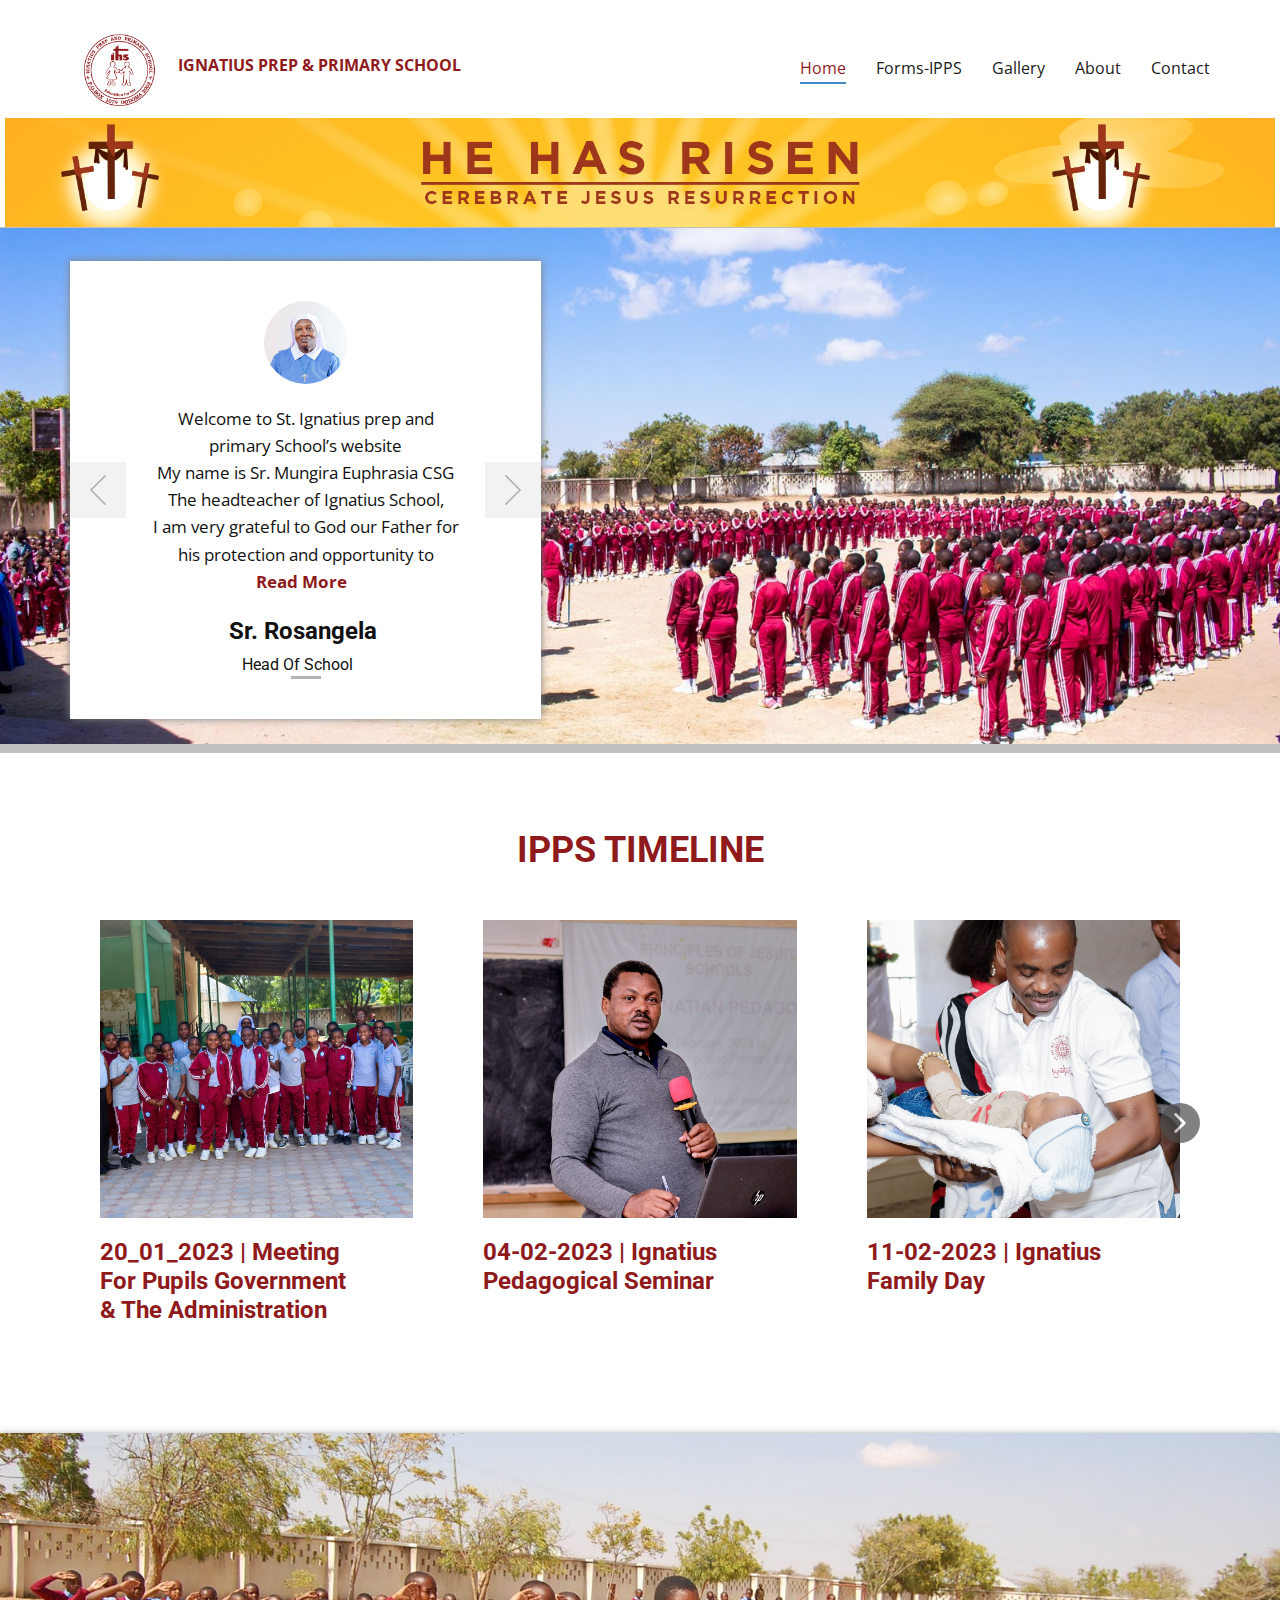
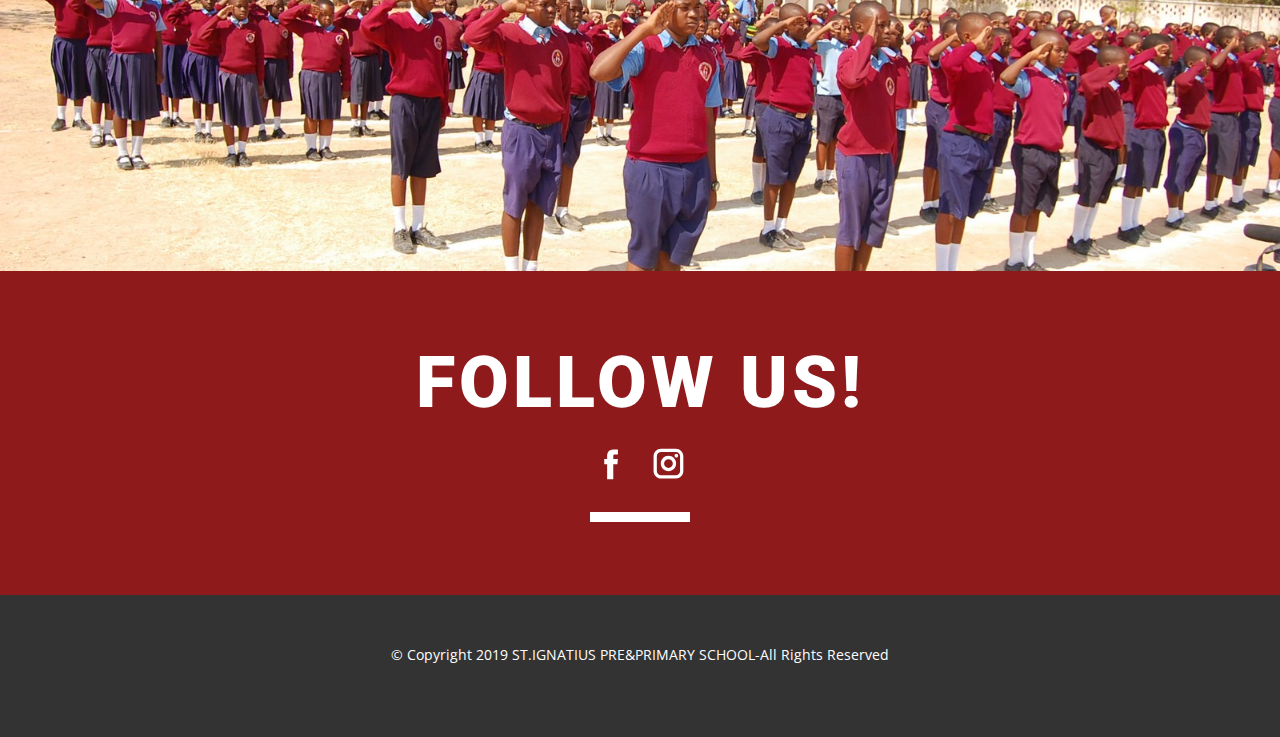
==== index.html @ aa6b6342 "upload" ====
<!DOCTYPE html>
<html style="font-size: 16px;" lang="en-TZ">
  <head>
    <meta name="viewport" content="width=device-width, initial-scale=1.0">
    <meta charset="utf-8">
    <meta name="keywords" content="Ignatius Prep And Primary School">
    <meta name="description" content="Welcome To Ignatius Prep And Primary School(IPPS).">
    <title>Home-IPPS_DODOMA</title>
    <link rel="stylesheet" href="whitelion.css" media="screen">
<link rel="stylesheet" href="Home.css" media="screen">
    <script class="u-script" type="text/javascript" src="jquery.js" defer=""></script>
    <script class="u-script" type="text/javascript" src="whitelion.js" defer=""></script>
    <meta name="generator" content="Whitelion Solutions">
    <meta property="og:title" content="Home-IPPS">
    <meta property="og:description" content="Ignatius Prep And Primary School">
    <meta property="og:url" content="www.ippsdodoma.com">
    <link id="u-theme-google-font" rel="stylesheet" href="https://fonts.googleapis.com/css?family=Roboto:100,100i,300,300i,400,400i,500,500i,700,700i,900,900i|Open+Sans:300,300i,400,400i,500,500i,600,600i,700,700i,800,800i">
    
    
    
    
    
    
    <script type="application/ld+json">{
		"@context": "http://schema.org",
		"@type": "Organization",
		"name": "IPPS",
		"logo": "images/IGNITIUSLOGO.png"
}</script>
    <meta name="theme-color" content="#478ac9">
    <meta property="og:type" content="website">
  </head>
  <body data-home-page="Home.html" data-home-page-title="Home" class="u-body u-xl-mode"><header class="u-clearfix u-header u-header" id="sec-9e35"><div class="u-clearfix u-sheet u-sheet-1">
        <a href="Home.html" data-page-id="2473725331" class="u-image u-logo u-image-1" data-image-width="991" data-image-height="989" title="IPPS-Home">
          <img src="images/IGNITIUSLOGO.png" class="u-logo-image u-logo-image-1">
        </a>
        <nav class="u-menu u-menu-dropdown u-offcanvas u-menu-1">
          <div class="menu-collapse" style="font-size: 1rem; letter-spacing: 0px;">
            <a class="u-button-style u-custom-active-border-color u-custom-border u-custom-border-color u-custom-borders u-custom-hover-border-color u-custom-left-right-menu-spacing u-custom-padding-bottom u-custom-text-active-color u-custom-text-color u-custom-text-hover-color u-custom-top-bottom-menu-spacing u-nav-link u-text-active-palette-1-base u-text-hover-palette-2-base" href="#">
              <svg class="u-svg-link" viewBox="0 0 24 24"><use xmlns:xlink="http://www.w3.org/1999/xlink" xlink:href="#menu-hamburger"></use></svg>
              <svg class="u-svg-content" version="1.1" id="menu-hamburger" viewBox="0 0 16 16" x="0px" y="0px" xmlns:xlink="http://www.w3.org/1999/xlink" xmlns="http://www.w3.org/2000/svg"><g><rect y="1" width="16" height="2"></rect><rect y="7" width="16" height="2"></rect><rect y="13" width="16" height="2"></rect>
</g></svg>
            </a>
          </div>
          <div class="u-custom-menu u-nav-container">
            <ul class="u-nav u-spacing-30 u-unstyled u-nav-1"><li class="u-nav-item"><a class="u-border-2 u-border-active-palette-1-base u-border-hover-palette-1-light-1 u-border-no-left u-border-no-right u-border-no-top u-button-style u-nav-link u-text-active-custom-color-1 u-text-grey-90 u-text-hover-grey-90" href="Home.html" style="padding: 6px 0px;">Home</a>
</li><li class="u-nav-item"><a class="u-border-2 u-border-active-palette-1-base u-border-hover-palette-1-light-1 u-border-no-left u-border-no-right u-border-no-top u-button-style u-nav-link u-text-active-custom-color-1 u-text-grey-90 u-text-hover-grey-90" href="Forms-IPPS.html" style="padding: 6px 0px;">Forms-IPPS</a><div class="u-nav-popup"><ul class="u-h-spacing-20 u-nav u-unstyled u-v-spacing-10"><li class="u-nav-item"><a class="u-button-style u-file-link u-nav-link u-white" href="files/Applicationform-Lower2023.pdf" target="_blank">Application form -  Lower 2023</a>
</li><li class="u-nav-item"><a class="u-button-style u-file-link u-nav-link u-white" href="files/JOININGINSTRUCTIONS_2023.pdf" target="_blank">JOINING INSTRUCTIONS_2023</a>
</li></ul>
</div>
</li><li class="u-nav-item"><a class="u-border-2 u-border-active-palette-1-base u-border-hover-palette-1-light-1 u-border-no-left u-border-no-right u-border-no-top u-button-style u-nav-link u-text-active-custom-color-1 u-text-grey-90 u-text-hover-grey-90" href="Gallery.html" style="padding: 6px 0px;">Gallery</a>
</li><li class="u-nav-item"><a class="u-border-2 u-border-active-palette-1-base u-border-hover-palette-1-light-1 u-border-no-left u-border-no-right u-border-no-top u-button-style u-nav-link u-text-active-custom-color-1 u-text-grey-90 u-text-hover-grey-90" href="About.html" style="padding: 6px 0px;">About</a>
</li><li class="u-nav-item"><a class="u-border-2 u-border-active-palette-1-base u-border-hover-palette-1-light-1 u-border-no-left u-border-no-right u-border-no-top u-button-style u-nav-link u-text-active-custom-color-1 u-text-grey-90 u-text-hover-grey-90" href="Contact.html" style="padding: 6px 0px;">Contact</a>
</li></ul>
          </div>
          <div class="u-custom-menu u-nav-container-collapse">
            <div class="u-black u-container-style u-inner-container-layout u-opacity u-opacity-95 u-sidenav">
              <div class="u-inner-container-layout u-sidenav-overflow">
                <div class="u-menu-close"></div>
                <ul class="u-align-center u-nav u-popupmenu-items u-unstyled u-nav-3"><li class="u-nav-item"><a class="u-button-style u-nav-link" href="Home.html">Home</a>
</li><li class="u-nav-item"><a class="u-button-style u-nav-link" href="Forms-IPPS.html">Forms-IPPS</a><div class="u-nav-popup"><ul class="u-h-spacing-20 u-nav u-unstyled u-v-spacing-10"><li class="u-nav-item"><a class="u-button-style u-nav-link" href="files/Applicationform-Lower2023.pdf" target="_blank">Application form -  Lower 2023</a>
</li><li class="u-nav-item"><a class="u-button-style u-nav-link" href="files/JOININGINSTRUCTIONS_2023.pdf" target="_blank">JOINING INSTRUCTIONS_2023</a>
</li></ul>
</div>
</li><li class="u-nav-item"><a class="u-button-style u-nav-link" href="Gallery.html">Gallery</a>
</li><li class="u-nav-item"><a class="u-button-style u-nav-link" href="About.html">About</a>
</li><li class="u-nav-item"><a class="u-button-style u-nav-link" href="Contact.html">Contact</a>
</li></ul>
              </div>
            </div>
            <div class="u-black u-menu-overlay u-opacity u-opacity-70"></div>
          </div>
        </nav>
        <p class="u-text u-text-custom-color-1 u-text-default u-text-1">
          <a class="u-active-none u-border-none u-btn u-button-link u-button-style u-hover-none u-none u-text-custom-color-1 u-btn-1" href="About.html" data-page-id="73710161"> IGNATIUS PREP &amp; PRIMARY SCHOOL</a>
        </p>
      </div></header>
    <section class="u-clearfix u-image u-image-contain u-section-1" id="carousel_312f" data-image-width="1980" data-image-height="170">
      <div class="u-clearfix u-sheet u-valign-middle u-sheet-1"></div>
    </section>
    <section class="u-align-center u-clearfix u-grey-25 u-valign-middle-xl u-section-2" id="sec-dc6c">
      <img alt="" class="u-expanded-width u-hover-feature u-image u-image-default u-image-1" data-image-width="5184" data-image-height="3456" src="images/_MG_2548.jpg" data-animation-name="customAnimationIn" data-animation-duration="1000" data-animation-delay="0">
      <div id="carousel-5989" data-interval="5000" data-u-ride="carousel" class="u-carousel u-slider u-slider-1">
        <ol class="u-absolute-hcenter u-carousel-indicators u-carousel-indicators-1">
          <li data-u-target="#carousel-5989" class="u-active u-grey-30" data-u-slide-to="0"></li>
        </ol>
        <div class="u-carousel-inner" role="listbox">
          <div class="u-active u-carousel-item u-container-style u-expanded-width u-slide u-white u-carousel-item-1">
            <div class="u-container-layout u-container-layout-1">
              <div alt="" class="u-image u-image-circle u-image-2" data-image-width="2423" data-image-height="3153"></div>
              <p class="u-align-center u-large-text u-text u-text-variant u-text-1"> Welcome to St. Ignatius prep and primary School’s website<br>My name is Sr. Mungira Euphrasia CSG The headteacher of Ignatius School,<br>I am very grateful to God our Father for his protection and opportunity to<br>
                <span style="font-weight: 700;">
                  <a href="About.html" data-page-id="73710161" class="u-active-none u-border-none u-btn u-button-link u-button-style u-hover-none u-none u-text-custom-color-1 u-btn-1">Read More</a>
                </span>&nbsp;
              </p>
              <h4 class="u-align-left u-text u-text-2">Sr. Rosangela</h4>
              <h6 class="u-align-center u-text u-text-3">Head Of School</h6>
            </div>
          </div>
        </div>
        <a class="u-absolute-vcenter u-carousel-control u-carousel-control-prev u-grey-5 u-spacing-13 u-text-grey-30 u-carousel-control-1" href="#carousel-5989" role="button" data-u-slide="prev">
          <span aria-hidden="true">
            <svg viewBox="0 0 477.175 477.175"><path d="M145.188,238.575l215.5-215.5c5.3-5.3,5.3-13.8,0-19.1s-13.8-5.3-19.1,0l-225.1,225.1c-5.3,5.3-5.3,13.8,0,19.1l225.1,225
		c2.6,2.6,6.1,4,9.5,4s6.9-1.3,9.5-4c5.3-5.3,5.3-13.8,0-19.1L145.188,238.575z"></path></svg>
          </span>
          <span class="sr-only">
            <svg viewBox="0 0 477.175 477.175"><path d="M145.188,238.575l215.5-215.5c5.3-5.3,5.3-13.8,0-19.1s-13.8-5.3-19.1,0l-225.1,225.1c-5.3,5.3-5.3,13.8,0,19.1l225.1,225
		c2.6,2.6,6.1,4,9.5,4s6.9-1.3,9.5-4c5.3-5.3,5.3-13.8,0-19.1L145.188,238.575z"></path></svg>
          </span>
        </a>
        <a class="u-absolute-vcenter u-carousel-control u-carousel-control-next u-grey-5 u-spacing-13 u-text-grey-30 u-carousel-control-2" href="#carousel-5989" role="button" data-u-slide="next">
          <span aria-hidden="true">
            <svg viewBox="0 0 477.175 477.175"><path d="M360.731,229.075l-225.1-225.1c-5.3-5.3-13.8-5.3-19.1,0s-5.3,13.8,0,19.1l215.5,215.5l-215.5,215.5
		c-5.3,5.3-5.3,13.8,0,19.1c2.6,2.6,6.1,4,9.5,4c3.4,0,6.9-1.3,9.5-4l225.1-225.1C365.931,242.875,365.931,234.275,360.731,229.075z"></path></svg>
          </span>
          <span class="sr-only">
            <svg viewBox="0 0 477.175 477.175"><path d="M360.731,229.075l-225.1-225.1c-5.3-5.3-13.8-5.3-19.1,0s-5.3,13.8,0,19.1l215.5,215.5l-215.5,215.5
		c-5.3,5.3-5.3,13.8,0,19.1c2.6,2.6,6.1,4,9.5,4c3.4,0,6.9-1.3,9.5-4l225.1-225.1C365.931,242.875,365.931,234.275,360.731,229.075z"></path></svg>
          </span>
        </a>
      </div>
      
    </section>
    <section class="u-align-center u-clearfix u-section-3" id="sec-d455">
      <div class="u-clearfix u-sheet u-valign-middle u-sheet-1">
        <h2 class="u-text u-text-custom-color-1 u-text-default u-text-1">IPPS TIMELINE</h2>
        <div class="u-expanded-width u-layout-horizontal u-list u-list-1">
          <div class="u-repeater u-repeater-1">
            <div class="u-align-left u-container-style u-list-item u-repeater-item">
              <div class="u-container-layout u-similar-container u-container-layout-1">
                <img class="u-expanded-width u-image u-image-default u-image-1" alt="" data-image-width="4705" data-image-height="3177" src="images/20_01_2023.jpg">
                <h4 class="u-text u-text-custom-color-1 u-text-2"> 20_01_2023 | Meeting For Pupils Government &amp; The Administration</h4>
              </div>
            </div>
            <div class="u-align-left u-container-style u-list-item u-repeater-item">
              <div class="u-container-layout u-similar-container u-container-layout-2">
                <img class="u-expanded-width u-image u-image-default u-image-2" alt="" data-image-width="5184" data-image-height="3456" src="images/04-02-2023.jpg">
                <h4 class="u-text u-text-custom-color-1 u-text-3"> 04-02-2023 | Ignatius Pedagogical Seminar</h4>
              </div>
            </div>
            <div class="u-align-left u-container-style u-list-item u-repeater-item">
              <div class="u-container-layout u-similar-container u-container-layout-3">
                <img class="u-expanded-width u-image u-image-default u-image-3" alt="" data-image-width="5184" data-image-height="3456" src="images/11-02-2023.jpg">
                <h4 class="u-text u-text-custom-color-1 u-text-4"> 11-02-2023 | Ignatius Family Day</h4>
              </div>
            </div>
            <div class="u-align-left u-container-style u-list-item u-repeater-item">
              <div class="u-container-layout u-similar-container u-container-layout-4">
                <img class="u-expanded-width u-image u-image-default u-image-4" alt="" data-image-width="5184" data-image-height="3456" src="images/04-03-2023.jpg">
                <h4 class="u-text u-text-custom-color-1 u-text-5"> 04-03-2023 | Visitation &amp; Parents's meeting - STD 7</h4>
              </div>
            </div>
            <div class="u-align-left u-container-style u-list-item u-repeater-item">
              <div class="u-container-layout u-similar-container u-container-layout-5">
                <img class="u-expanded-width u-image u-image-default u-image-5" alt="" data-image-width="5184" data-image-height="3456" src="images/11-03-2023.jpg">
                <h4 class="u-text u-text-custom-color-1 u-text-6"> 11-03-2023 | Visitation &amp; Parents's meeting - STD 6</h4>
              </div>
            </div>
            <div class="u-align-left u-container-style u-list-item u-repeater-item">
              <div class="u-container-layout u-similar-container u-container-layout-6">
                <img class="u-expanded-width u-image u-image-default u-image-6" alt="" data-image-width="5184" data-image-height="3456" src="images/IPPS_STUDY-TOUR_STD-7-11.jpg">
                <h4 class="u-text u-text-custom-color-1 u-text-7"> 14-03-2023 | Study Tour - Weather Station &amp; Airport - STD 7</h4>
              </div>
            </div>
            <div class="u-align-left u-container-style u-list-item u-repeater-item">
              <div class="u-container-layout u-similar-container u-container-layout-7">
                <img class="u-expanded-width u-image u-image-default u-image-7" alt="" data-image-width="5184" data-image-height="3456" src="images/18-03-2023.jpg">
                <h4 class="u-text u-text-custom-color-1 u-text-8"> 18-03-2023 | Visitation &amp; Parents's meeting - STD 4</h4>
              </div>
            </div>
            <div class="u-align-left u-container-style u-list-item u-repeater-item">
              <div class="u-container-layout u-similar-container u-container-layout-8">
                <img class="u-expanded-width u-image u-image-default u-image-8" alt="" data-image-width="5184" data-image-height="3456" src="images/31-03-2023.jpg">
                <h4 class="u-text u-text-custom-color-1 u-text-9"> 31-03-2023 | School Baraza (Closing the school)</h4>
              </div>
            </div>
            <div class="u-align-left u-container-style u-list-item u-repeater-item">
              <div class="u-container-layout u-similar-container u-container-layout-9">
                <img class="u-expanded-width u-image u-image-default u-image-9" alt="" data-image-width="600" data-image-height="600" src="images/Backtoschool.jpg">
                <h4 class="u-text u-text-custom-color-1 u-text-10"> 11-04-2023 | ​Back to school</h4>
              </div>
            </div>
          </div>
          <a class="u-absolute-vcenter u-gallery-nav u-gallery-nav-prev u-grey-70 u-icon-circle u-opacity u-opacity-70 u-spacing-10 u-text-white u-gallery-nav-1" href="#" role="button">
            <span aria-hidden="true">
              <svg viewBox="0 0 451.847 451.847"><path d="M97.141,225.92c0-8.095,3.091-16.192,9.259-22.366L300.689,9.27c12.359-12.359,32.397-12.359,44.751,0
c12.354,12.354,12.354,32.388,0,44.748L173.525,225.92l171.903,171.909c12.354,12.354,12.354,32.391,0,44.744
c-12.354,12.365-32.386,12.365-44.745,0l-194.29-194.281C100.226,242.115,97.141,234.018,97.141,225.92z"></path></svg>
            </span>
            <span class="sr-only">
              <svg viewBox="0 0 451.847 451.847"><path d="M97.141,225.92c0-8.095,3.091-16.192,9.259-22.366L300.689,9.27c12.359-12.359,32.397-12.359,44.751,0
c12.354,12.354,12.354,32.388,0,44.748L173.525,225.92l171.903,171.909c12.354,12.354,12.354,32.391,0,44.744
c-12.354,12.365-32.386,12.365-44.745,0l-194.29-194.281C100.226,242.115,97.141,234.018,97.141,225.92z"></path></svg>
            </span>
          </a>
          <a class="u-absolute-vcenter u-gallery-nav u-gallery-nav-next u-grey-70 u-icon-circle u-opacity u-opacity-70 u-spacing-10 u-text-white u-gallery-nav-2" href="#" role="button">
            <span aria-hidden="true">
              <svg viewBox="0 0 451.846 451.847"><path d="M345.441,248.292L151.154,442.573c-12.359,12.365-32.397,12.365-44.75,0c-12.354-12.354-12.354-32.391,0-44.744
L278.318,225.92L106.409,54.017c-12.354-12.359-12.354-32.394,0-44.748c12.354-12.359,32.391-12.359,44.75,0l194.287,194.284
c6.177,6.18,9.262,14.271,9.262,22.366C354.708,234.018,351.617,242.115,345.441,248.292z"></path></svg>
            </span>
            <span class="sr-only">
              <svg viewBox="0 0 451.846 451.847"><path d="M345.441,248.292L151.154,442.573c-12.359,12.365-32.397,12.365-44.75,0c-12.354-12.354-12.354-32.391,0-44.744
L278.318,225.92L106.409,54.017c-12.354-12.359-12.354-32.394,0-44.748c12.354-12.359,32.391-12.359,44.75,0l194.287,194.284
c6.177,6.18,9.262,14.271,9.262,22.366C354.708,234.018,351.617,242.115,345.441,248.292z"></path></svg>
            </span>
          </a>
        </div>
      </div>
    </section>
    <section class="u-clearfix u-valign-middle-sm u-valign-middle-xs u-section-4" id="carousel_b274">
      <div class="u-expanded-width u-gallery u-layout-grid u-lightbox u-no-transition u-show-text-on-hover u-gallery-1">
        <div class="u-gallery-inner u-gallery-inner-1">
          <div class="u-effect-fade u-effect-hover-zoom u-gallery-item u-gallery-item-1">
            <div class="u-back-slide" data-image-width="2256" data-image-height="1496">
              <img class="u-back-image u-expanded" src="images/DSC_1352.jpg">
            </div>
            <div class="u-over-slide u-shading u-over-slide-1">
              <h3 class="u-gallery-heading"></h3>
              <p class="u-gallery-text"></p>
            </div>
          </div>
        </div>
      </div>
    </section>
    <section class="u-align-center u-clearfix u-custom-color-1 u-section-5" id="carousel_00fb">
      <div class="u-clearfix u-sheet u-sheet-1">
        <h2 class="u-text u-text-1">Follow Us!</h2>
        <div class="u-social-icons u-spacing-20 u-social-icons-1">
          <a class="u-social-url" target="_blank" href="https://www.facebook.com/ignatiusprimary" title="Facebook"><span class="u-icon u-icon-circle u-social-facebook u-social-icon u-icon-1">
          <svg class="u-svg-link" preserveAspectRatio="xMidYMin slice" viewBox="0 0 112 112" style=""><use xmlns:xlink="http://www.w3.org/1999/xlink" xlink:href="#svg-f107"></use></svg>
          <svg x="0px" y="0px" viewBox="0 0 112 112" id="svg-f107" class="u-svg-content"><path d="M75.5,28.8H65.4c-1.5,0-4,0.9-4,4.3v9.4h13.9l-1.5,15.8H61.4v45.1H42.8V58.3h-8.8V42.4h8.8V32.2 c0-7.4,3.4-18.8,18.8-18.8h13.8v15.4H75.5z"></path></svg>
        </span>
          </a>
          <a class="u-social-url" target="_blank" href="https://www.instagram.com/ignatiuspreprimary/" title="Instagram"><span class="u-icon u-icon-circle u-social-icon u-social-instagram u-icon-2">
          <svg class="u-svg-link" preserveAspectRatio="xMidYMin slice" viewBox="0 0 112 112" style=""><use xmlns:xlink="http://www.w3.org/1999/xlink" xlink:href="#svg-4718"></use></svg>
          <svg x="0px" y="0px" viewBox="0 0 112 112" id="svg-4718" class="u-svg-content"><path d="M55.9,32.9c-12.8,0-23.2,10.4-23.2,23.2s10.4,23.2,23.2,23.2s23.2-10.4,23.2-23.2S68.7,32.9,55.9,32.9z M55.9,69.4c-7.4,0-13.3-6-13.3-13.3c-0.1-7.4,6-13.3,13.3-13.3s13.3,6,13.3,13.3C69.3,63.5,63.3,69.4,55.9,69.4z"></path><path d="M79.7,26.8c-3,0-5.4,2.5-5.4,5.4s2.5,5.4,5.4,5.4c3,0,5.4-2.5,5.4-5.4S82.7,26.8,79.7,26.8z"></path><path d="M78.2,11H33.5C21,11,10.8,21.3,10.8,33.7v44.7c0,12.6,10.2,22.8,22.7,22.8h44.7c12.6,0,22.7-10.2,22.7-22.7 V33.7C100.8,21.1,90.6,11,78.2,11z M91,78.4c0,7.1-5.8,12.8-12.8,12.8H33.5c-7.1,0-12.8-5.8-12.8-12.8V33.7 c0-7.1,5.8-12.8,12.8-12.8h44.7c7.1,0,12.8,5.8,12.8,12.8V78.4z"></path></svg>
        </span>
          </a>
        </div>
        <div class="u-border-10 u-border-white u-line u-line-horizontal u-line-1"></div>
      </div>
    </section>
    
    
    <footer class="u-align-center u-clearfix u-footer u-grey-80 u-footer" id="sec-615d"><div class="u-clearfix u-sheet u-sheet-1">
        <p class="u-small-text u-text u-text-variant u-text-1"> © Copyright 20​19 ST.IGNATIUS PRE&amp;PRIMARY SCHOOL-All Rights Reserved</p>
      </div></footer><span style="height: 64px; width: 64px; margin-left: 0px; margin-right: auto; margin-top: 0px; background-image: none; right: 20px; bottom: 20px; padding: 15px;" class="u-back-to-top u-custom-color-1 u-icon u-icon-circle u-opacity u-opacity-85" data-href="#">
        <svg class="u-svg-link" preserveAspectRatio="xMidYMin slice" viewBox="0 0 551.13 551.13"><use xmlns:xlink="http://www.w3.org/1999/xlink" xlink:href="#svg-1d98"></use></svg>
        <svg class="u-svg-content" enable-background="new 0 0 551.13 551.13" viewBox="0 0 551.13 551.13" xmlns="http://www.w3.org/2000/svg" id="svg-1d98"><path d="m275.565 189.451 223.897 223.897h51.668l-275.565-275.565-275.565 275.565h51.668z"></path></svg>
    </span>
  </body>
</html>
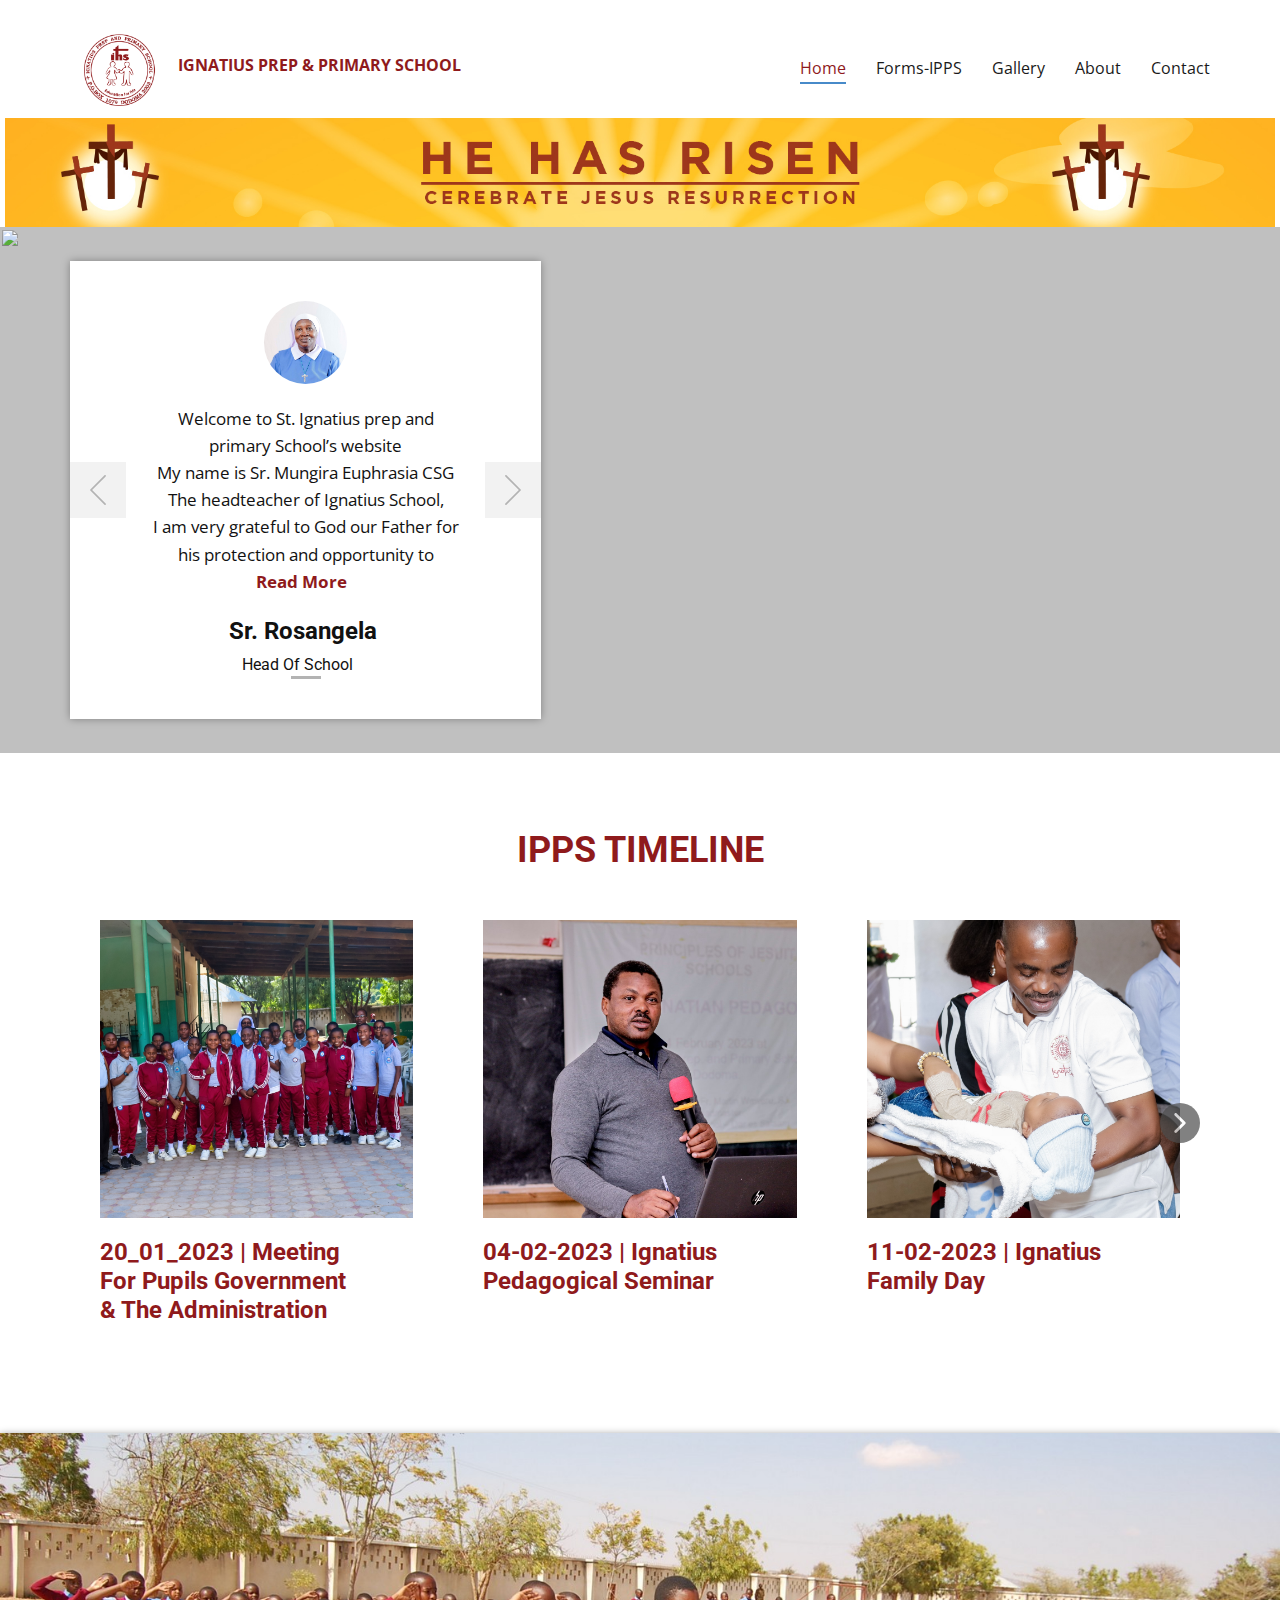
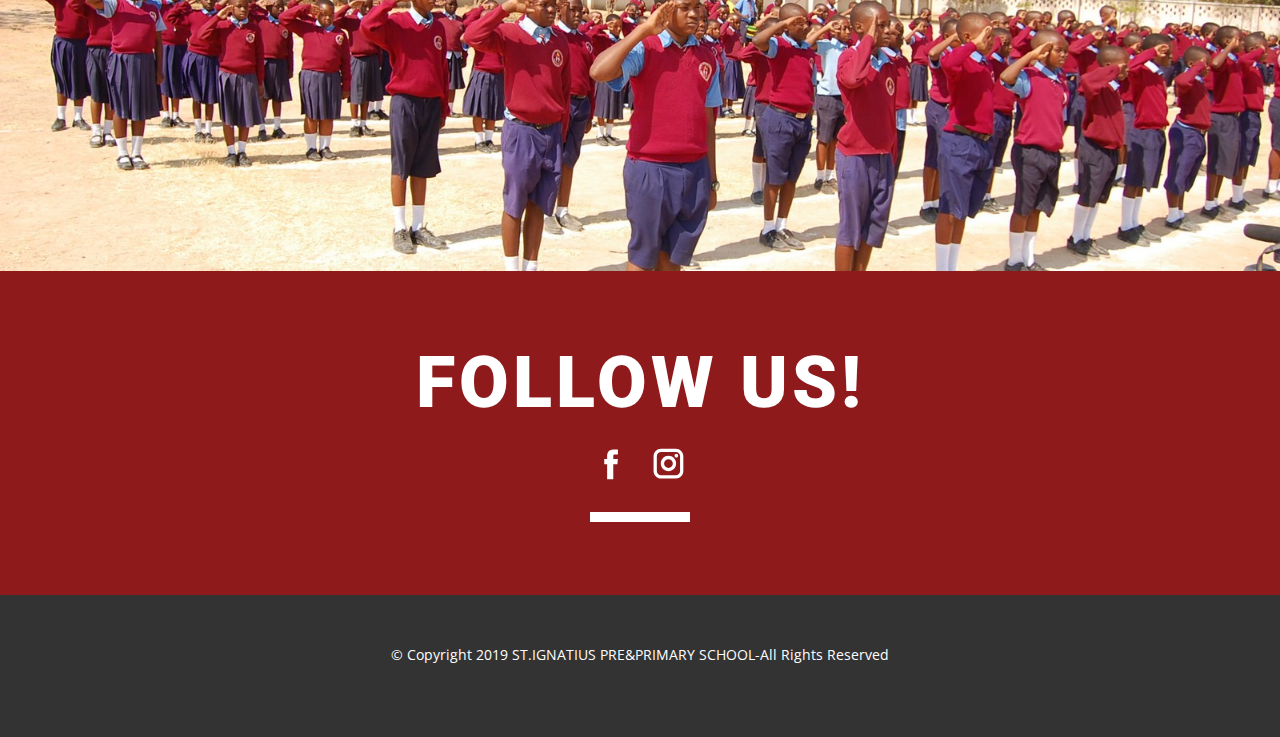
==== commit abe6522a: "Update index.html" ====
--- a/index.html
+++ b/index.html
@@ -79,7 +79,7 @@
       <div class="u-clearfix u-sheet u-valign-middle u-sheet-1"></div>
     </section>
     <section class="u-align-center u-clearfix u-grey-25 u-valign-middle-xl u-section-2" id="sec-dc6c">
-      <img alt="" class="u-expanded-width u-hover-feature u-image u-image-default u-image-1" data-image-width="5184" data-image-height="3456" src="images/_MG_2548.jpg" data-animation-name="customAnimationIn" data-animation-duration="1000" data-animation-delay="0">
+      <img alt="" class="u-expanded-width u-hover-feature u-image u-image-default u-image-1" data-image-width="5184" data-image-height="3456" src="images/MG_2548.jpg" data-animation-name="customAnimationIn" data-animation-duration="1000" data-animation-delay="0">
       <div id="carousel-5989" data-interval="5000" data-u-ride="carousel" class="u-carousel u-slider u-slider-1">
         <ol class="u-absolute-hcenter u-carousel-indicators u-carousel-indicators-1">
           <li data-u-target="#carousel-5989" class="u-active u-grey-30" data-u-slide-to="0"></li>
@@ -250,4 +250,4 @@
         <svg class="u-svg-content" enable-background="new 0 0 551.13 551.13" viewBox="0 0 551.13 551.13" xmlns="http://www.w3.org/2000/svg" id="svg-1d98"><path d="m275.565 189.451 223.897 223.897h51.668l-275.565-275.565-275.565 275.565h51.668z"></path></svg>
     </span>
   </body>
-</html>+</html>
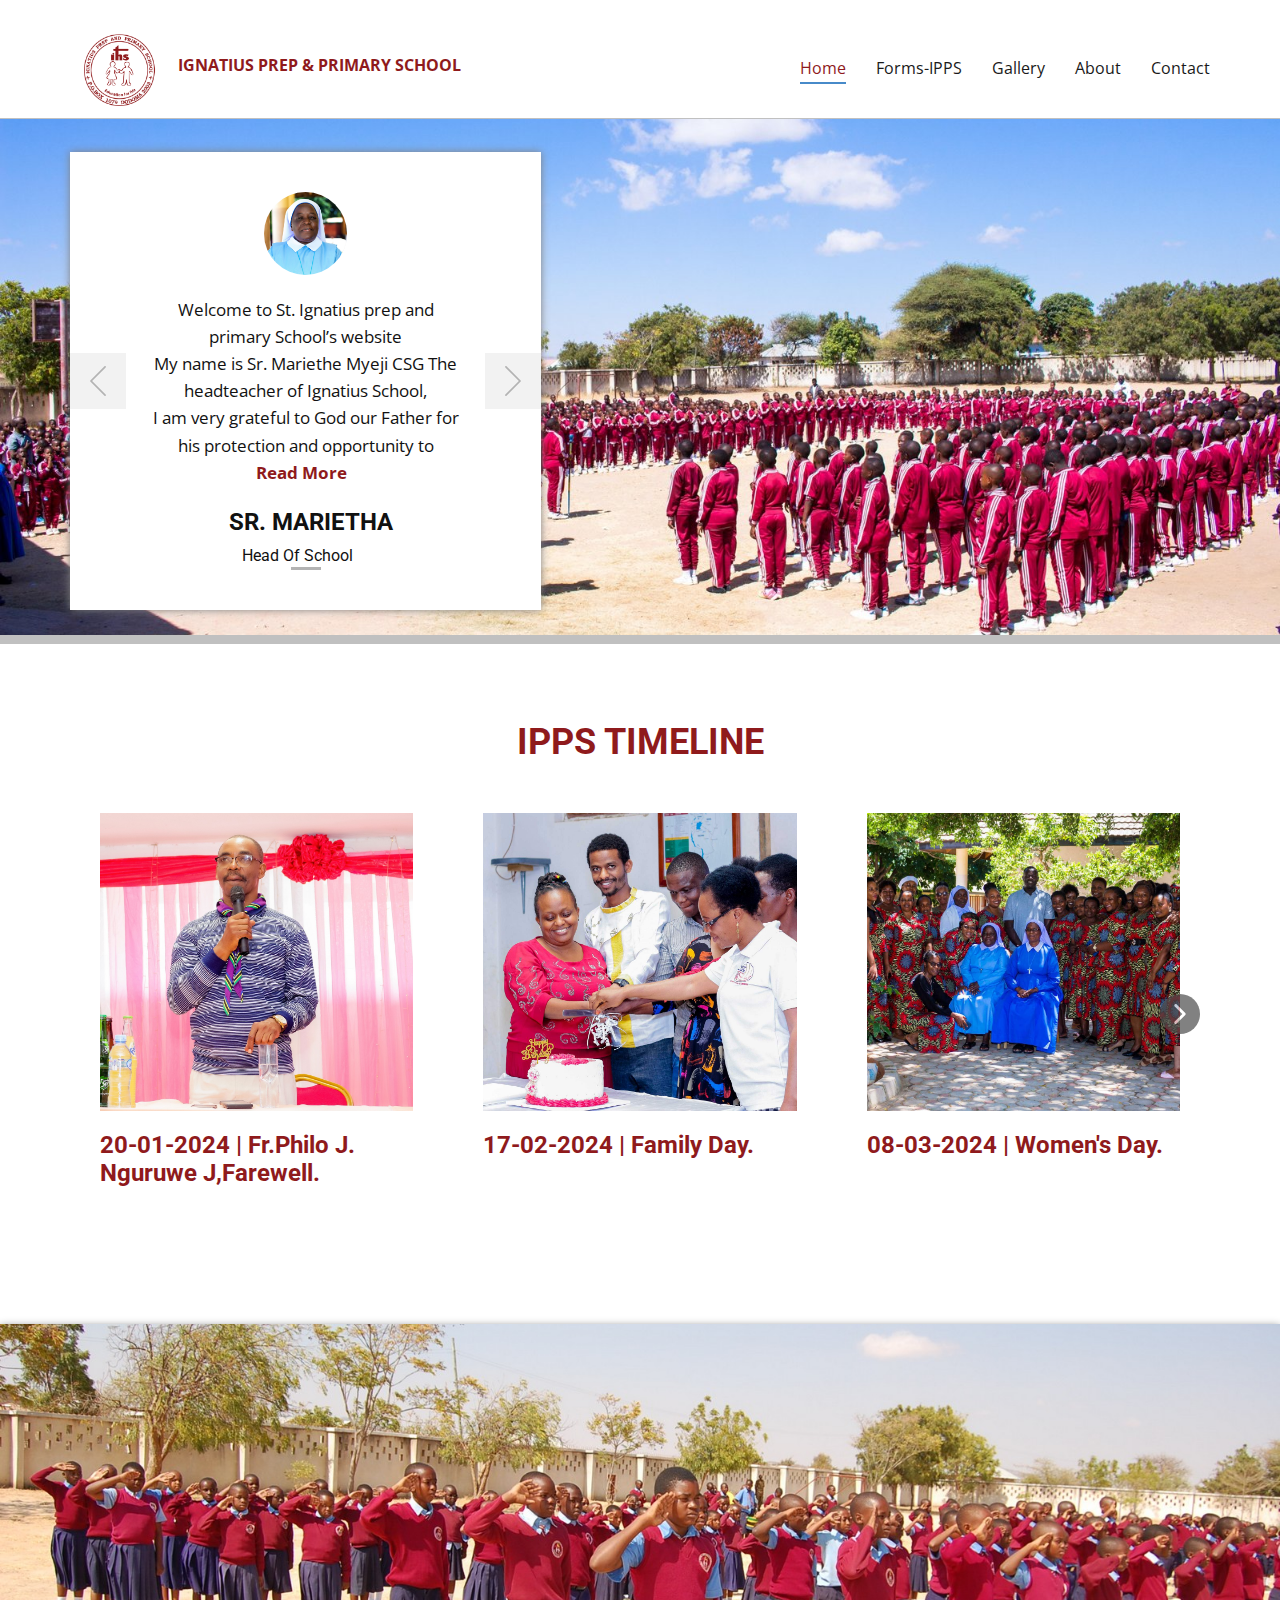
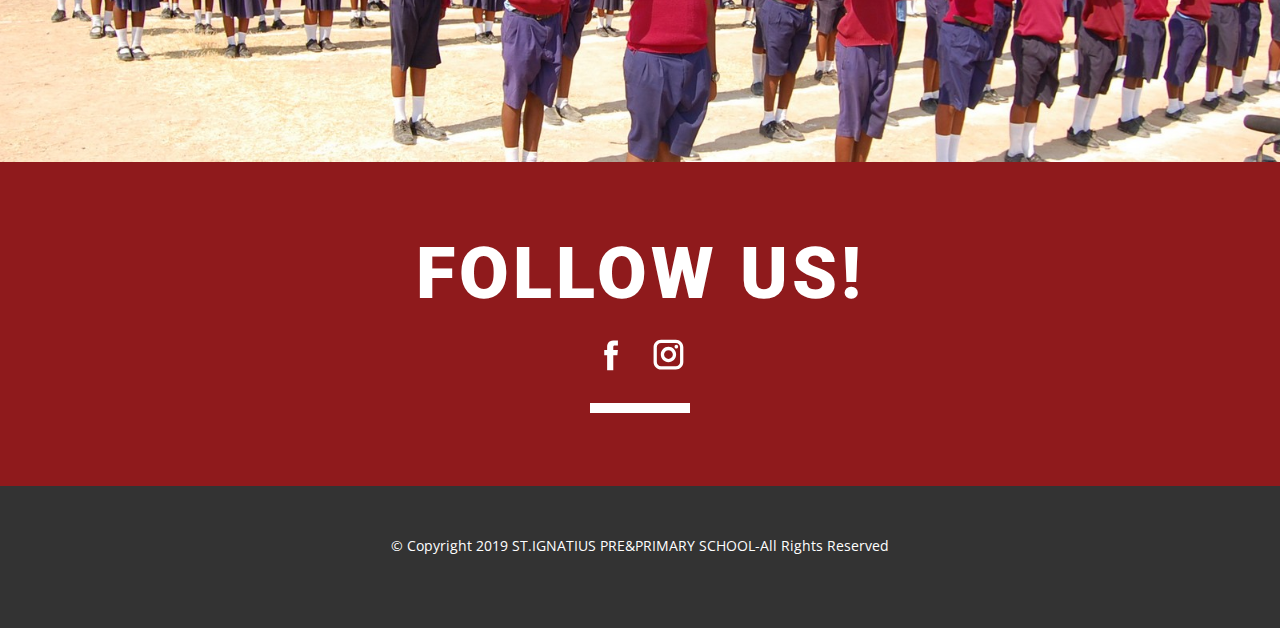
==== commit 0f32980e: "New Upload" ====
--- a/index.html
+++ b/index.html
@@ -15,7 +15,6 @@
     <meta property="og:description" content="Ignatius Prep And Primary School">
     <meta property="og:url" content="www.ippsdodoma.com">
     <link id="u-theme-google-font" rel="stylesheet" href="https://fonts.googleapis.com/css?family=Roboto:100,100i,300,300i,400,400i,500,500i,700,700i,900,900i|Open+Sans:300,300i,400,400i,500,500i,600,600i,700,700i,800,800i">
-    
     
     
     
@@ -74,12 +73,9 @@
         <p class="u-text u-text-custom-color-1 u-text-default u-text-1">
           <a class="u-active-none u-border-none u-btn u-button-link u-button-style u-hover-none u-none u-text-custom-color-1 u-btn-1" href="About.html" data-page-id="73710161"> IGNATIUS PREP &amp; PRIMARY SCHOOL</a>
         </p>
-      </div></header>
-    <section class="u-clearfix u-image u-image-contain u-section-1" id="carousel_312f" data-image-width="1980" data-image-height="170">
-      <div class="u-clearfix u-sheet u-valign-middle u-sheet-1"></div>
-    </section>
-    <section class="u-align-center u-clearfix u-grey-25 u-valign-middle-xl u-section-2" id="sec-dc6c">
-      <img alt="" class="u-expanded-width u-hover-feature u-image u-image-default u-image-1" data-image-width="5184" data-image-height="3456" src="images/MG_2548.jpg" data-animation-name="customAnimationIn" data-animation-duration="1000" data-animation-delay="0">
+      </div></header> 
+    <section class="u-align-center u-clearfix u-grey-25 u-valign-middle-xl u-section-1" id="sec-dc6c">
+      <img alt="" class="u-expanded-width u-hover-feature u-image u-image-default u-image-1" data-image-width="5184" data-image-height="3456" src="images/_MG_2548.jpg" data-animation-name="customAnimationIn" data-animation-duration="1000" data-animation-delay="0">
       <div id="carousel-5989" data-interval="5000" data-u-ride="carousel" class="u-carousel u-slider u-slider-1">
         <ol class="u-absolute-hcenter u-carousel-indicators u-carousel-indicators-1">
           <li data-u-target="#carousel-5989" class="u-active u-grey-30" data-u-slide-to="0"></li>
@@ -87,13 +83,13 @@
         <div class="u-carousel-inner" role="listbox">
           <div class="u-active u-carousel-item u-container-style u-expanded-width u-slide u-white u-carousel-item-1">
             <div class="u-container-layout u-container-layout-1">
-              <div alt="" class="u-image u-image-circle u-image-2" data-image-width="2423" data-image-height="3153"></div>
-              <p class="u-align-center u-large-text u-text u-text-variant u-text-1"> Welcome to St. Ignatius prep and primary School’s website<br>My name is Sr. Mungira Euphrasia CSG The headteacher of Ignatius School,<br>I am very grateful to God our Father for his protection and opportunity to<br>
+              <div alt="" class="u-image u-image-circle u-image-2" data-image-width="2618" data-image-height="3327"></div>
+              <p class="u-align-center u-large-text u-text u-text-variant u-text-1"> Welcome to St. Ignatius prep and primary School’s website<br>My name is ​Sr. Mariethe Myeji CSG The headteacher of Ignatius School,<br>I am very grateful to God our Father for his protection and opportunity to<br>
                 <span style="font-weight: 700;">
                   <a href="About.html" data-page-id="73710161" class="u-active-none u-border-none u-btn u-button-link u-button-style u-hover-none u-none u-text-custom-color-1 u-btn-1">Read More</a>
                 </span>&nbsp;
               </p>
-              <h4 class="u-align-left u-text u-text-2">Sr. Rosangela</h4>
+              <h4 class="u-align-left u-text u-text-2"> SR. MARIETHA</h4>
               <h6 class="u-align-center u-text u-text-3">Head Of School</h6>
             </div>
           </div>
@@ -121,63 +117,71 @@
       </div>
       
     </section>
-    <section class="u-align-center u-clearfix u-section-3" id="sec-d455">
+    <section class="u-align-center u-clearfix u-section-2" id="sec-d455">
       <div class="u-clearfix u-sheet u-valign-middle u-sheet-1">
         <h2 class="u-text u-text-custom-color-1 u-text-default u-text-1">IPPS TIMELINE</h2>
         <div class="u-expanded-width u-layout-horizontal u-list u-list-1">
           <div class="u-repeater u-repeater-1">
             <div class="u-align-left u-container-style u-list-item u-repeater-item">
               <div class="u-container-layout u-similar-container u-container-layout-1">
-                <img class="u-expanded-width u-image u-image-default u-image-1" alt="" data-image-width="4705" data-image-height="3177" src="images/20_01_2023.jpg">
-                <h4 class="u-text u-text-custom-color-1 u-text-2"> 20_01_2023 | Meeting For Pupils Government &amp; The Administration</h4>
+                <img class="u-expanded-width u-image u-image-default u-image-1" alt="" data-image-width="5184" data-image-height="3456" src="images/A-82.jpg">
+                <h4 class="u-text u-text-custom-color-1 u-text-2">
+                  <a href="https://photos.app.goo.gl/ezBAwhDvAS5goEKbA" class="u-active-none u-border-none u-btn u-button-link u-button-style u-hover-none u-none u-text-custom-color-1 u-btn-1" target="_blank"> 20-01-2024 | Fr.Philo J. Nguruwe J,Farewell.</a>
+                </h4>
               </div>
             </div>
             <div class="u-align-left u-container-style u-list-item u-repeater-item">
               <div class="u-container-layout u-similar-container u-container-layout-2">
-                <img class="u-expanded-width u-image u-image-default u-image-2" alt="" data-image-width="5184" data-image-height="3456" src="images/04-02-2023.jpg">
-                <h4 class="u-text u-text-custom-color-1 u-text-3"> 04-02-2023 | Ignatius Pedagogical Seminar</h4>
+                <img class="u-expanded-width u-image u-image-default u-image-2" alt="" data-image-width="4559" data-image-height="3217" src="images/FAMILY-DAY-2024-45.jpg">
+                <h4 class="u-text u-text-custom-color-1 u-text-3">
+                  <a href="https://photos.app.goo.gl/ByNSzoZ7ASCJoU1K8" class="u-active-none u-border-none u-btn u-button-link u-button-style u-hover-none u-none u-text-custom-color-1 u-btn-2" target="_blank"> 17-02-2024 | Family Day.</a>
+                </h4>
               </div>
             </div>
             <div class="u-align-left u-container-style u-list-item u-repeater-item">
               <div class="u-container-layout u-similar-container u-container-layout-3">
-                <img class="u-expanded-width u-image u-image-default u-image-3" alt="" data-image-width="5184" data-image-height="3456" src="images/11-02-2023.jpg">
-                <h4 class="u-text u-text-custom-color-1 u-text-4"> 11-02-2023 | Ignatius Family Day</h4>
+                <img class="u-expanded-width u-image u-image-default u-image-3" alt="" data-image-width="4506" data-image-height="2672" src="images/WOMENS-DAY-26-of-27.jpg">
+                <h4 class="u-text u-text-custom-color-1 u-text-4">
+                  <a href="https://photos.app.goo.gl/NTak9wjwLZSPQvGs6" class="u-active-none u-border-none u-btn u-button-link u-button-style u-hover-none u-none u-text-custom-color-1 u-btn-3" target="_blank"> 08-03-2024 | Women's Day.</a>
+                </h4>
               </div>
             </div>
             <div class="u-align-left u-container-style u-list-item u-repeater-item">
               <div class="u-container-layout u-similar-container u-container-layout-4">
-                <img class="u-expanded-width u-image u-image-default u-image-4" alt="" data-image-width="5184" data-image-height="3456" src="images/04-03-2023.jpg">
-                <h4 class="u-text u-text-custom-color-1 u-text-5"> 04-03-2023 | Visitation &amp; Parents's meeting - STD 7</h4>
+                <img class="u-expanded-width u-image u-image-default u-image-4" alt="" data-image-width="5184" data-image-height="3456" src="images/Retreat-STD-V-21.jpg">
+                <h4 class="u-text u-text-custom-color-1 u-text-5">
+                  <a href="https://photos.app.goo.gl/9DD7eDNDAMLFwmxB8" class="u-active-none u-border-none u-btn u-button-link u-button-style u-hover-none u-none u-text-custom-color-1 u-btn-4" target="_blank"> 15-03-2024 | Retreat STD V.</a>
+                </h4>
               </div>
             </div>
             <div class="u-align-left u-container-style u-list-item u-repeater-item">
               <div class="u-container-layout u-similar-container u-container-layout-5">
-                <img class="u-expanded-width u-image u-image-default u-image-5" alt="" data-image-width="5184" data-image-height="3456" src="images/11-03-2023.jpg">
-                <h4 class="u-text u-text-custom-color-1 u-text-6"> 11-03-2023 | Visitation &amp; Parents's meeting - STD 6</h4>
+                <img class="u-expanded-width u-image u-image-default u-image-5" alt="" data-image-width="5184" data-image-height="3456" src="images/16-03-2024-PARENTS-MEEETING-17.jpg">
+                <h4 class="u-text u-text-custom-color-1 u-text-6">
+                  <a href="https://photos.app.goo.gl/2wTbR5KRgE4Q1koBA" class="u-active-none u-border-none u-btn u-button-link u-button-style u-hover-none u-none u-text-custom-color-1 u-btn-5" target="_blank"> 16-03-2024 | Parents' Meeting.</a>
+                </h4>
               </div>
             </div>
             <div class="u-align-left u-container-style u-list-item u-repeater-item">
               <div class="u-container-layout u-similar-container u-container-layout-6">
-                <img class="u-expanded-width u-image u-image-default u-image-6" alt="" data-image-width="5184" data-image-height="3456" src="images/IPPS_STUDY-TOUR_STD-7-11.jpg">
-                <h4 class="u-text u-text-custom-color-1 u-text-7"> 14-03-2023 | Study Tour - Weather Station &amp; Airport - STD 7</h4>
+                <img class="u-expanded-width u-image u-image-default u-image-6" alt="" data-image-width="5184" data-image-height="3456" src="images/IBADA-18.jpg">
+                <h4 class="u-text u-text-custom-color-1 u-text-7">
+                  <a href="https://photos.app.goo.gl/JB48GU8a6Scc74x28" class="u-active-none u-border-none u-btn u-button-link u-button-style u-hover-none u-none u-text-custom-color-1 u-btn-6" target="_blank"> 27-03-2024 Holy Mass &amp; School Baraza.</a>
+                </h4>
               </div>
             </div>
             <div class="u-align-left u-container-style u-list-item u-repeater-item">
               <div class="u-container-layout u-similar-container u-container-layout-7">
                 <img class="u-expanded-width u-image u-image-default u-image-7" alt="" data-image-width="5184" data-image-height="3456" src="images/18-03-2023.jpg">
-                <h4 class="u-text u-text-custom-color-1 u-text-8"> 18-03-2023 | Visitation &amp; Parents's meeting - STD 4</h4>
+                <h4 class="u-text u-text-custom-color-1 u-text-8">
+                  <a href="https://photos.app.goo.gl/siyzjgf2LpE4JiH67" class="u-active-none u-border-none u-btn u-button-link u-button-style u-hover-none u-none u-text-custom-color-1 u-btn-7" target="_blank"> 13-04-2024 | Sr.Roseangela Farewell.</a>
+                </h4>
               </div>
             </div>
             <div class="u-align-left u-container-style u-list-item u-repeater-item">
               <div class="u-container-layout u-similar-container u-container-layout-8">
                 <img class="u-expanded-width u-image u-image-default u-image-8" alt="" data-image-width="5184" data-image-height="3456" src="images/31-03-2023.jpg">
                 <h4 class="u-text u-text-custom-color-1 u-text-9"> 31-03-2023 | School Baraza (Closing the school)</h4>
-              </div>
-            </div>
-            <div class="u-align-left u-container-style u-list-item u-repeater-item">
-              <div class="u-container-layout u-similar-container u-container-layout-9">
-                <img class="u-expanded-width u-image u-image-default u-image-9" alt="" data-image-width="600" data-image-height="600" src="images/Backtoschool.jpg">
-                <h4 class="u-text u-text-custom-color-1 u-text-10"> 11-04-2023 | ​Back to school</h4>
               </div>
             </div>
           </div>
@@ -208,7 +212,7 @@
         </div>
       </div>
     </section>
-    <section class="u-clearfix u-valign-middle-sm u-valign-middle-xs u-section-4" id="carousel_b274">
+    <section class="u-clearfix u-valign-middle-sm u-valign-middle-xs u-section-3" id="carousel_b274">
       <div class="u-expanded-width u-gallery u-layout-grid u-lightbox u-no-transition u-show-text-on-hover u-gallery-1">
         <div class="u-gallery-inner u-gallery-inner-1">
           <div class="u-effect-fade u-effect-hover-zoom u-gallery-item u-gallery-item-1">
@@ -223,7 +227,7 @@
         </div>
       </div>
     </section>
-    <section class="u-align-center u-clearfix u-custom-color-1 u-section-5" id="carousel_00fb">
+    <section class="u-align-center u-clearfix u-custom-color-1 u-section-4" id="carousel_00fb">
       <div class="u-clearfix u-sheet u-sheet-1">
         <h2 class="u-text u-text-1">Follow Us!</h2>
         <div class="u-social-icons u-spacing-20 u-social-icons-1">
@@ -250,4 +254,4 @@
         <svg class="u-svg-content" enable-background="new 0 0 551.13 551.13" viewBox="0 0 551.13 551.13" xmlns="http://www.w3.org/2000/svg" id="svg-1d98"><path d="m275.565 189.451 223.897 223.897h51.668l-275.565-275.565-275.565 275.565h51.668z"></path></svg>
     </span>
   </body>
-</html>
+</html>--- a/whitelion.css
+++ b/whitelion.css
@@ -1,3 +1,9 @@
+/*begin-commonstyles library*//*!
+ * froala_editor v4.0.6 (https://www.froala.com/wysiwyg-editor)
+ * License https://froala.com/wysiwyg-editor/terms/
+ * Copyright 2014-2021 Froala Labs
+ */
+
 .fr-clearfix::after {
   clear: both;
   display: block;
@@ -36824,6 +36830,8 @@
 .u-header .u-nav-1 {
   font-size: 1rem;
   text-transform: none;
+  letter-spacing: normal;
+  font-weight: normal;
 }
 
 .u-header .u-nav-3 {
@@ -36848,11 +36856,6 @@
   .u-header .u-menu-1 {
     width: auto;
     margin-top: -52px;
-  }
-
-  .u-header .u-nav-1 {
-    letter-spacing: normal;
-    font-weight: normal;
   }
 
   .u-header .u-text-1 {
@@ -36909,6 +36912,7 @@
 
 .u-footer .u-text-1 {
   width: 519px;
+  font-size: 0.875rem;
   margin: 49px auto 60px;
 }
 @media (max-width: 1199px) {
@@ -36918,7 +36922,6 @@
 
   .u-footer .u-text-1 {
     width: 519px;
-    font-size: 0.875rem;
   }
 }
 @media (max-width: 991px) {
--- a/Home.css
+++ b/Home.css
@@ -1,40 +1,9 @@
  .u-section-1 {
-  background-image: url("images/WEB-BANNER.jpg");
-  background-position: 50% 50%;
-}
-
-.u-section-1 .u-sheet-1 {
-  min-height: 109px;
-}
-
-@media (max-width: 1199px) {
-  .u-section-1 .u-sheet-1 {
-    min-height: 90px;
-  }
-}
-
-@media (max-width: 991px) {
-  .u-section-1 .u-sheet-1 {
-    min-height: 72px;
-  }
-}
-
-@media (max-width: 767px) {
-  .u-section-1 .u-sheet-1 {
-    min-height: 57px;
-  }
-}
-
-@media (max-width: 575px) {
-  .u-section-1 .u-sheet-1 {
-    min-height: 38px;
-  }
-} .u-section-2 {
   background-image: none;
   min-height: 517px;
 }
 
-.u-section-2 .u-image-1 {
+.u-section-1 .u-image-1 {
   height: 516px;
   transition-duration: 0.5s;
   box-shadow: 2px 0 0 0 rgba(0,0,0,0);
@@ -46,14 +15,14 @@
   margin: 1px auto 0 0;
 }
 
-.u-section-2 .u-slider-1 {
+.u-section-1 .u-slider-1 {
   min-height: 451px;
   width: 471px;
   box-shadow: 0 0 8px 0 rgba(128,128,128,1);
   margin: -483px auto 34px calc(((100% - 1140px) / 2));
 }
 
-.u-section-2 .u-carousel-indicators-1 {
+.u-section-1 .u-carousel-indicators-1 {
   position: absolute;
   width: auto;
   height: auto;
@@ -61,44 +30,44 @@
   bottom: 40px;
 }
 
-.u-section-2 .u-carousel-item-1 {
-  background-image: none;
-}
-
-.u-section-2 .u-container-layout-1 {
+.u-section-1 .u-carousel-item-1 {
+  background-image: none;
+}
+
+.u-section-1 .u-container-layout-1 {
   padding: 40px 79px 45px;
 }
 
-.u-section-2 .u-image-2 {
+.u-section-1 .u-image-2 {
   width: 83px;
   height: 83px;
-  background-image: url("images/IPPS-STAFF-371.jpg");
+  background-image: url("images/STAFF1-01.jpg");
   background-position: 50% 50%;
   margin: 0 auto;
 }
 
-.u-section-2 .u-text-1 {
+.u-section-1 .u-text-1 {
   font-size: 1.0625rem;
   margin: 21px 1px 0;
 }
 
-.u-section-2 .u-btn-1 {
+.u-section-1 .u-btn-1 {
   background-image: none;
   padding: 0;
 }
 
-.u-section-2 .u-text-2 {
+.u-section-1 .u-text-2 {
   font-weight: 700;
   margin: 22px 42px 0 80px;
 }
 
-.u-section-2 .u-text-3 {
+.u-section-1 .u-text-3 {
   font-size: 1rem;
   font-weight: 400;
   margin: 9px 97px 0 80px;
 }
 
-.u-section-2 .u-carousel-control-1 {
+.u-section-1 .u-carousel-control-1 {
   width: 56px;
   height: 56px;
   left: 0;
@@ -107,7 +76,7 @@
   right: auto;
 }
 
-.u-section-2 .u-carousel-control-2 {
+.u-section-1 .u-carousel-control-2 {
   width: 56px;
   height: 56px;
   left: auto;
@@ -117,267 +86,279 @@
 }
 
 @media (max-width: 1199px) {
-   .u-section-2 {
+   .u-section-1 {
     min-height: 523px;
   }
 
-  .u-section-2 .u-image-1 {
+  .u-section-1 .u-image-1 {
     margin-top: 0;
     margin-right: initial;
     margin-left: initial;
   }
 
-  .u-section-2 .u-slider-1 {
+  .u-section-1 .u-slider-1 {
     height: auto;
     margin-left: calc(((100% - 940px) / 2));
   }
 
-  .u-section-2 .u-text-1 {
+  .u-section-1 .u-text-1 {
     margin-left: 0;
     margin-right: 0;
   }
 
-  .u-section-2 .u-text-2 {
+  .u-section-1 .u-text-2 {
     margin-right: 0;
     margin-left: 0;
   }
 
-  .u-section-2 .u-text-3 {
+  .u-section-1 .u-text-3 {
     margin-right: 0;
     margin-left: 0;
   }
 }
 
 @media (max-width: 991px) {
-  .u-section-2 .u-slider-1 {
+  .u-section-1 .u-slider-1 {
     margin-left: calc(((100% - 720px) / 2));
   }
 
-  .u-section-2 .u-container-layout-1 {
+  .u-section-1 .u-container-layout-1 {
     padding: 30px 75px;
   }
 
-  .u-section-2 .u-text-2 {
+  .u-section-1 .u-text-2 {
     width: 153px;
     margin-top: 20px;
     margin-left: auto;
     margin-right: auto;
   }
 
-  .u-section-2 .u-text-3 {
+  .u-section-1 .u-text-3 {
     margin-top: 11px;
   }
 }
 
 @media (max-width: 767px) {
-   .u-section-2 {
+   .u-section-1 {
     min-height: 518px;
   }
 
-  .u-section-2 .u-slider-1 {
+  .u-section-1 .u-slider-1 {
     margin-left: calc(((100% - 540px) / 2));
   }
 }
 
 @media (max-width: 575px) {
-  .u-section-2 .u-slider-1 {
+  .u-section-1 .u-slider-1 {
     width: 340px;
     margin-left: calc(((100% - 340px) / 2));
   }
 
-  .u-section-2 .u-carousel-indicators-1 {
+  .u-section-1 .u-carousel-indicators-1 {
     bottom: 34px;
   }
 
-  .u-section-2 .u-container-layout-1 {
+  .u-section-1 .u-container-layout-1 {
     padding-left: 40px;
     padding-right: 40px;
   }
 
-  .u-section-2 .u-text-2 {
+  .u-section-1 .u-text-2 {
     margin-top: 21px;
   }
 
-  .u-section-2 .u-text-3 {
+  .u-section-1 .u-text-3 {
     margin-top: 10px;
   }
 }
 
-.u-section-2 .u-image-1,
-.u-section-2 .u-image-1:before,
-.u-section-2 .u-image-1 > .u-container-layout:before {
+.u-section-1 .u-image-1,
+.u-section-1 .u-image-1:before,
+.u-section-1 .u-image-1 > .u-container-layout:before {
   transition-property: fill, color, background-color, stroke-width, border-style, border-width, border-top-width, border-left-width, border-right-width, border-bottom-width, custom-border, borders, box-shadow, text-shadow, opacity, border-radius, stroke, border-color, font-size, font-style, font-weight, text-decoration, letter-spacing, transform, background-image, background-size, background-position;
 }
 
-.u-section-2 .u-image-1.u-image-1.u-image-1:hover {
+.u-section-1 .u-image-1.u-image-1.u-image-1:hover {
   box-shadow: 2px 2px 8px 0 rgba(128,128,128,1) !important;
 }
 
-.u-section-2 .u-image-1.u-image-1.u-image-1.hover {
+.u-section-1 .u-image-1.u-image-1.u-image-1.hover {
   box-shadow: 2px 2px 8px 0 rgba(128,128,128,1) !important;
-}.u-section-3 .u-sheet-1 {
+}.u-section-2 .u-sheet-1 {
   min-height: 680px;
 }
 
-.u-section-3 .u-text-1 {
+.u-section-2 .u-text-1 {
   font-weight: 700;
   margin: 53px auto 0;
 }
 
-.u-section-3 .u-list-1 {
+.u-section-2 .u-list-1 {
   margin: 20px 0 53px;
 }
 
-.u-section-3 .u-repeater-1 {
+.u-section-2 .u-repeater-1 {
   min-height: 462px;
   grid-auto-columns: calc(33.3333% - 6.66667px);
   grid-template-columns: calc(33.3333% - 6.66667px) calc(33.3333% - 6.66667px) calc(33.3333% - 6.66667px);
   grid-gap: 10px 10px;
 }
 
-.u-section-3 .u-container-layout-1 {
+.u-section-2 .u-container-layout-1 {
   padding: 30px;
 }
 
-.u-section-3 .u-image-1 {
+.u-section-2 .u-image-1 {
   height: 298px;
-  margin-top: 0;
-  margin-bottom: 0;
-}
-
-.u-section-3 .u-text-2 {
-  font-weight: 700;
-  margin: 20px 61px 0 0;
-}
-
-.u-section-3 .u-container-layout-2 {
+  margin: 0;
+}
+
+.u-section-2 .u-text-2 {
+  font-weight: 700;
+  margin: 20px 0 0;
+}
+
+.u-section-2 .u-btn-1 {
+  background-image: none;
+  padding: 0;
+}
+
+.u-section-2 .u-container-layout-2 {
   padding: 30px;
 }
 
-.u-section-3 .u-image-2 {
+.u-section-2 .u-image-2 {
   height: 298px;
-  margin-top: 0;
-  margin-bottom: 0;
-}
-
-.u-section-3 .u-text-3 {
-  font-weight: 700;
-  margin: 20px 61px 0 0;
-}
-
-.u-section-3 .u-container-layout-3 {
+  margin: 0;
+}
+
+.u-section-2 .u-text-3 {
+  font-weight: 700;
+  margin: 20px 0 0;
+}
+
+.u-section-2 .u-btn-2 {
+  background-image: none;
+  padding: 0;
+}
+
+.u-section-2 .u-container-layout-3 {
   padding: 30px;
 }
 
-.u-section-3 .u-image-3 {
+.u-section-2 .u-image-3 {
   height: 298px;
-  margin-top: 0;
-  margin-bottom: 0;
-}
-
-.u-section-3 .u-text-4 {
-  font-weight: 700;
-  margin: 20px 61px 0 0;
-}
-
-.u-section-3 .u-container-layout-4 {
+  margin: 0;
+}
+
+.u-section-2 .u-text-4 {
+  font-weight: 700;
+  margin: 20px 0 0;
+}
+
+.u-section-2 .u-btn-3 {
+  background-image: none;
+  padding: 0;
+}
+
+.u-section-2 .u-container-layout-4 {
   padding: 30px;
 }
 
-.u-section-3 .u-image-4 {
+.u-section-2 .u-image-4 {
   height: 298px;
-  margin-top: 0;
-  margin-bottom: 0;
-}
-
-.u-section-3 .u-text-5 {
-  font-weight: 700;
-  margin: 20px 61px 0 0;
-}
-
-.u-section-3 .u-container-layout-5 {
+  margin: 0;
+}
+
+.u-section-2 .u-text-5 {
+  font-weight: 700;
+  margin: 20px 0 0;
+}
+
+.u-section-2 .u-btn-4 {
+  background-image: none;
+  padding: 0;
+}
+
+.u-section-2 .u-container-layout-5 {
   padding: 30px;
 }
 
-.u-section-3 .u-image-5 {
+.u-section-2 .u-image-5 {
   height: 298px;
-  margin-top: 0;
-  margin-bottom: 0;
-}
-
-.u-section-3 .u-text-6 {
-  font-weight: 700;
-  margin: 20px 61px 0 0;
-}
-
-.u-section-3 .u-container-layout-6 {
+  margin: 0;
+}
+
+.u-section-2 .u-text-6 {
+  font-weight: 700;
+  margin: 20px 0 0;
+}
+
+.u-section-2 .u-btn-5 {
+  background-image: none;
+  padding: 0;
+}
+
+.u-section-2 .u-container-layout-6 {
   padding: 30px;
 }
 
-.u-section-3 .u-image-6 {
+.u-section-2 .u-image-6 {
   height: 298px;
-  margin-top: 0;
-  margin-bottom: 0;
-}
-
-.u-section-3 .u-text-7 {
-  font-weight: 700;
-  margin: 20px 61px 0 0;
-}
-
-.u-section-3 .u-container-layout-7 {
+  margin: 0;
+}
+
+.u-section-2 .u-text-7 {
+  font-weight: 700;
+  margin: 20px 0 0;
+}
+
+.u-section-2 .u-btn-6 {
+  background-image: none;
+  padding: 0;
+}
+
+.u-section-2 .u-container-layout-7 {
   padding: 30px;
 }
 
-.u-section-3 .u-image-7 {
+.u-section-2 .u-image-7 {
   height: 298px;
-  margin-top: 0;
-  margin-bottom: 0;
-}
-
-.u-section-3 .u-text-8 {
-  font-weight: 700;
-  margin: 20px 61px 0 0;
-}
-
-.u-section-3 .u-container-layout-8 {
+  margin: 0;
+}
+
+.u-section-2 .u-text-8 {
+  font-weight: 700;
+  margin: 20px 0 0;
+}
+
+.u-section-2 .u-btn-7 {
+  background-image: none;
+  padding: 0;
+}
+
+.u-section-2 .u-container-layout-8 {
   padding: 30px;
 }
 
-.u-section-3 .u-image-8 {
+.u-section-2 .u-image-8 {
   height: 298px;
-  margin-top: 0;
-  margin-bottom: 0;
-}
-
-.u-section-3 .u-text-9 {
-  font-weight: 700;
-  margin: 20px 61px 0 0;
-}
-
-.u-section-3 .u-container-layout-9 {
-  padding: 30px;
-}
-
-.u-section-3 .u-image-9 {
-  height: 298px;
-  margin-top: 0;
-  margin-bottom: 0;
-}
-
-.u-section-3 .u-text-10 {
-  font-weight: 700;
-  margin: 20px 61px 0 0;
-}
-
-.u-section-3 .u-gallery-nav-1 {
+  margin: 0;
+}
+
+.u-section-2 .u-text-9 {
+  font-weight: 700;
+  margin: 20px 0 0;
+}
+
+.u-section-2 .u-gallery-nav-1 {
   position: absolute;
   left: 10px;
   width: 40px;
   height: 40px;
 }
 
-.u-section-3 .u-gallery-nav-2 {
+.u-section-2 .u-gallery-nav-2 {
   position: absolute;
   right: 10px;
   width: 40px;
@@ -385,367 +366,371 @@
 }
 
 @media (max-width: 1199px) {
-  .u-section-3 .u-text-1 {
+  .u-section-2 .u-text-1 {
     margin-top: 41px;
   }
 
-  .u-section-3 .u-list-1 {
+  .u-section-2 .u-list-1 {
     margin-bottom: 41px;
     margin-right: initial;
     margin-left: initial;
   }
 
-  .u-section-3 .u-repeater-1 {
+  .u-section-2 .u-repeater-1 {
     grid-auto-columns: calc(33.333333333333336% - 6.66667px);
     grid-template-columns: repeat(3, calc(33.333333333333336% - 6.66667px));
   }
 
-  .u-section-3 .u-image-1 {
+  .u-section-2 .u-image-1 {
     height: 236px;
-  }
-
-  .u-section-3 .u-text-2 {
-    margin-right: 0;
-  }
-
-  .u-section-3 .u-image-2 {
+    margin-right: initial;
+    margin-left: initial;
+  }
+
+  .u-section-2 .u-image-2 {
     height: 236px;
-  }
-
-  .u-section-3 .u-text-3 {
-    margin-right: 0;
-  }
-
-  .u-section-3 .u-image-3 {
+    margin-right: initial;
+    margin-left: initial;
+  }
+
+  .u-section-2 .u-image-3 {
     height: 236px;
-  }
-
-  .u-section-3 .u-text-4 {
-    margin-right: 0;
-  }
-
-  .u-section-3 .u-image-4 {
+    margin-right: initial;
+    margin-left: initial;
+  }
+
+  .u-section-2 .u-image-4 {
     height: 236px;
-  }
-
-  .u-section-3 .u-text-5 {
-    margin-right: 0;
-  }
-
-  .u-section-3 .u-image-5 {
+    margin-right: initial;
+    margin-left: initial;
+  }
+
+  .u-section-2 .u-image-5 {
     height: 236px;
-  }
-
-  .u-section-3 .u-text-6 {
-    margin-right: 0;
-  }
-
-  .u-section-3 .u-image-6 {
+    margin-right: initial;
+    margin-left: initial;
+  }
+
+  .u-section-2 .u-image-6 {
     height: 236px;
-  }
-
-  .u-section-3 .u-text-7 {
-    margin-right: 0;
-  }
-
-  .u-section-3 .u-image-7 {
+    margin-right: initial;
+    margin-left: initial;
+  }
+
+  .u-section-2 .u-image-7 {
     height: 236px;
-  }
-
-  .u-section-3 .u-text-8 {
-    margin-right: 0;
-  }
-
-  .u-section-3 .u-image-8 {
+    margin-right: initial;
+    margin-left: initial;
+  }
+
+  .u-section-2 .u-image-8 {
     height: 236px;
-  }
-
-  .u-section-3 .u-text-9 {
-    margin-right: 0;
-  }
-
-  .u-section-3 .u-image-9 {
-    height: 236px;
-  }
-
-  .u-section-3 .u-text-10 {
-    margin-right: 0;
+    margin-right: initial;
+    margin-left: initial;
   }
 }
 
 @media (max-width: 991px) {
-  .u-section-3 .u-text-1 {
+  .u-section-2 .u-text-1 {
     margin-top: 52px;
   }
 
-  .u-section-3 .u-list-1 {
+  .u-section-2 .u-list-1 {
     margin-bottom: 52px;
     margin-right: initial;
     margin-left: initial;
   }
 
-  .u-section-3 .u-repeater-1 {
+  .u-section-2 .u-repeater-1 {
     grid-auto-columns: calc(50% - 5.0000025px);
     grid-template-columns: repeat(2, calc(50% - 5.0000025px));
   }
 
-  .u-section-3 .u-image-1 {
+  .u-section-2 .u-image-1 {
     height: 279px;
-  }
-
-  .u-section-3 .u-image-2 {
+    margin-right: initial;
+    margin-left: initial;
+  }
+
+  .u-section-2 .u-image-2 {
     height: 279px;
-  }
-
-  .u-section-3 .u-image-3 {
+    margin-right: initial;
+    margin-left: initial;
+  }
+
+  .u-section-2 .u-image-3 {
     height: 279px;
-  }
-
-  .u-section-3 .u-image-4 {
+    margin-right: initial;
+    margin-left: initial;
+  }
+
+  .u-section-2 .u-image-4 {
     height: 279px;
-  }
-
-  .u-section-3 .u-image-5 {
+    margin-right: initial;
+    margin-left: initial;
+  }
+
+  .u-section-2 .u-image-5 {
     height: 279px;
-  }
-
-  .u-section-3 .u-image-6 {
+    margin-right: initial;
+    margin-left: initial;
+  }
+
+  .u-section-2 .u-image-6 {
     height: 279px;
-  }
-
-  .u-section-3 .u-image-7 {
+    margin-right: initial;
+    margin-left: initial;
+  }
+
+  .u-section-2 .u-image-7 {
     height: 279px;
-  }
-
-  .u-section-3 .u-image-8 {
+    margin-right: initial;
+    margin-left: initial;
+  }
+
+  .u-section-2 .u-image-8 {
     height: 279px;
-  }
-
-  .u-section-3 .u-image-9 {
-    height: 279px;
+    margin-right: initial;
+    margin-left: initial;
   }
 }
 
 @media (max-width: 767px) {
-  .u-section-3 .u-text-1 {
+  .u-section-2 .u-text-1 {
     margin-top: 60px;
   }
 
-  .u-section-3 .u-list-1 {
+  .u-section-2 .u-list-1 {
     margin-bottom: 60px;
     margin-right: initial;
     margin-left: initial;
   }
 
-  .u-section-3 .u-repeater-1 {
+  .u-section-2 .u-repeater-1 {
     grid-auto-columns: calc(100% - 0px);
     grid-template-columns: 100%;
   }
 
-  .u-section-3 .u-container-layout-1 {
+  .u-section-2 .u-container-layout-1 {
     padding-right: 40px;
   }
 
-  .u-section-3 .u-image-1 {
-    height: 484px;
-  }
-
-  .u-section-3 .u-container-layout-2 {
+  .u-section-2 .u-image-1 {
+    height: 483px;
+    margin-right: initial;
+    margin-left: initial;
+  }
+
+  .u-section-2 .u-container-layout-2 {
     padding-right: 40px;
   }
 
-  .u-section-3 .u-image-2 {
-    height: 484px;
-  }
-
-  .u-section-3 .u-container-layout-3 {
+  .u-section-2 .u-image-2 {
+    height: 483px;
+    margin-right: initial;
+    margin-left: initial;
+  }
+
+  .u-section-2 .u-container-layout-3 {
     padding-right: 40px;
   }
 
-  .u-section-3 .u-image-3 {
-    height: 484px;
-  }
-
-  .u-section-3 .u-container-layout-4 {
+  .u-section-2 .u-image-3 {
+    height: 483px;
+    margin-right: initial;
+    margin-left: initial;
+  }
+
+  .u-section-2 .u-container-layout-4 {
     padding-right: 40px;
   }
 
-  .u-section-3 .u-image-4 {
-    height: 484px;
-  }
-
-  .u-section-3 .u-container-layout-5 {
+  .u-section-2 .u-image-4 {
+    height: 483px;
+    margin-right: initial;
+    margin-left: initial;
+  }
+
+  .u-section-2 .u-container-layout-5 {
     padding-right: 40px;
   }
 
-  .u-section-3 .u-image-5 {
-    height: 484px;
-  }
-
-  .u-section-3 .u-container-layout-6 {
+  .u-section-2 .u-image-5 {
+    height: 483px;
+    margin-right: initial;
+    margin-left: initial;
+  }
+
+  .u-section-2 .u-container-layout-6 {
     padding-right: 40px;
   }
 
-  .u-section-3 .u-image-6 {
-    height: 484px;
-  }
-
-  .u-section-3 .u-container-layout-7 {
+  .u-section-2 .u-image-6 {
+    height: 483px;
+    margin-right: initial;
+    margin-left: initial;
+  }
+
+  .u-section-2 .u-container-layout-7 {
     padding-right: 40px;
   }
 
-  .u-section-3 .u-image-7 {
-    height: 484px;
-  }
-
-  .u-section-3 .u-container-layout-8 {
+  .u-section-2 .u-image-7 {
+    height: 483px;
+    margin-right: initial;
+    margin-left: initial;
+  }
+
+  .u-section-2 .u-container-layout-8 {
     padding-right: 40px;
   }
 
-  .u-section-3 .u-image-8 {
-    height: 484px;
-  }
-
-  .u-section-3 .u-container-layout-9 {
-    padding-right: 40px;
-  }
-
-  .u-section-3 .u-image-9 {
-    height: 484px;
+  .u-section-2 .u-image-8 {
+    height: 483px;
+    margin-right: initial;
+    margin-left: initial;
   }
 }
 
 @media (max-width: 575px) {
-  .u-section-3 .u-text-1 {
+  .u-section-2 .u-text-1 {
     margin-top: 47px;
   }
 
-  .u-section-3 .u-list-1 {
+  .u-section-2 .u-list-1 {
     margin-bottom: 47px;
     margin-right: initial;
     margin-left: initial;
   }
 
-  .u-section-3 .u-repeater-1 {
+  .u-section-2 .u-repeater-1 {
     grid-auto-columns: 100%;
   }
 
-  .u-section-3 .u-container-layout-1 {
+  .u-section-2 .u-container-layout-1 {
     padding-right: 30px;
   }
 
-  .u-section-3 .u-image-1 {
-    height: 298px;
-  }
-
-  .u-section-3 .u-container-layout-2 {
+  .u-section-2 .u-image-1 {
+    height: 297px;
+    margin-right: initial;
+    margin-left: initial;
+  }
+
+  .u-section-2 .u-container-layout-2 {
     padding-right: 30px;
   }
 
-  .u-section-3 .u-image-2 {
-    height: 298px;
-  }
-
-  .u-section-3 .u-container-layout-3 {
+  .u-section-2 .u-image-2 {
+    height: 297px;
+    margin-right: initial;
+    margin-left: initial;
+  }
+
+  .u-section-2 .u-container-layout-3 {
     padding-right: 30px;
   }
 
-  .u-section-3 .u-image-3 {
-    height: 298px;
-  }
-
-  .u-section-3 .u-container-layout-4 {
+  .u-section-2 .u-image-3 {
+    height: 297px;
+    margin-right: initial;
+    margin-left: initial;
+  }
+
+  .u-section-2 .u-container-layout-4 {
     padding-right: 30px;
   }
 
-  .u-section-3 .u-image-4 {
-    height: 298px;
-  }
-
-  .u-section-3 .u-container-layout-5 {
+  .u-section-2 .u-image-4 {
+    height: 297px;
+    margin-right: initial;
+    margin-left: initial;
+  }
+
+  .u-section-2 .u-container-layout-5 {
     padding-right: 30px;
   }
 
-  .u-section-3 .u-image-5 {
-    height: 298px;
-  }
-
-  .u-section-3 .u-container-layout-6 {
+  .u-section-2 .u-image-5 {
+    height: 297px;
+    margin-right: initial;
+    margin-left: initial;
+  }
+
+  .u-section-2 .u-container-layout-6 {
     padding-right: 30px;
   }
 
-  .u-section-3 .u-image-6 {
-    height: 298px;
-  }
-
-  .u-section-3 .u-container-layout-7 {
+  .u-section-2 .u-image-6 {
+    height: 297px;
+    margin-right: initial;
+    margin-left: initial;
+  }
+
+  .u-section-2 .u-container-layout-7 {
     padding-right: 30px;
   }
 
-  .u-section-3 .u-image-7 {
-    height: 298px;
-  }
-
-  .u-section-3 .u-container-layout-8 {
+  .u-section-2 .u-image-7 {
+    height: 297px;
+    margin-right: initial;
+    margin-left: initial;
+  }
+
+  .u-section-2 .u-container-layout-8 {
     padding-right: 30px;
   }
 
-  .u-section-3 .u-image-8 {
-    height: 298px;
-  }
-
-  .u-section-3 .u-container-layout-9 {
-    padding-right: 30px;
-  }
-
-  .u-section-3 .u-image-9 {
-    height: 298px;
-  }
-} .u-section-4 {
+  .u-section-2 .u-image-8 {
+    height: 297px;
+    margin-right: initial;
+    margin-left: initial;
+  }
+} .u-section-3 {
   min-height: 438px;
 }
 
-.u-section-4 .u-gallery-1 {
+.u-section-3 .u-gallery-1 {
   height: 438px;
   margin: 0 auto 0 0;
 }
 
-.u-section-4 .u-gallery-inner-1 {
+.u-section-3 .u-gallery-inner-1 {
   grid-template-columns: auto;
   grid-gap: 0px 0px;
 }
 
-.u-section-4 .u-gallery-item-1 {
+.u-section-3 .u-gallery-item-1 {
   box-shadow: 0 2px 8px 0 rgba(128,128,128,1);
 }
 
-.u-section-4 .u-over-slide-1 {
+.u-section-3 .u-over-slide-1 {
   background-image: linear-gradient(0deg, rgba(0,0,0,0.2), rgba(0,0,0,0.2));
   padding: 20px;
 }
 
 @media (max-width: 1199px) {
-   .u-section-4 {
+   .u-section-3 {
     min-height: 362px;
   }
 
-  .u-section-4 .u-gallery-1 {
+  .u-section-3 .u-gallery-1 {
     height: 361px;
     margin-right: initial;
     margin-left: initial;
   }
 
-  .u-section-4 .u-gallery-inner-1 {
+  .u-section-3 .u-gallery-inner-1 {
     grid-template-columns: repeat(1, auto);
   }
 }
 
 @media (max-width: 991px) {
-   .u-section-4 {
+   .u-section-3 {
     min-height: 831px;
   }
 
-  .u-section-4 .u-gallery-1 {
+  .u-section-3 .u-gallery-1 {
     height: 277px;
     margin-right: initial;
     margin-left: initial;
@@ -753,11 +738,11 @@
 }
 
 @media (max-width: 767px) {
-   .u-section-4 {
+   .u-section-3 {
     min-height: 208px;
   }
 
-  .u-section-4 .u-gallery-1 {
+  .u-section-3 .u-gallery-1 {
     height: 208px;
     margin-right: initial;
     margin-left: initial;
@@ -765,24 +750,24 @@
 }
 
 @media (max-width: 575px) {
-   .u-section-4 {
+   .u-section-3 {
     min-height: 131px;
   }
 
-  .u-section-4 .u-gallery-1 {
+  .u-section-3 .u-gallery-1 {
     height: 131px;
     margin-right: initial;
     margin-left: initial;
   }
-} .u-section-5 {
-  background-image: none;
-}
-
-.u-section-5 .u-sheet-1 {
+} .u-section-4 {
+  background-image: none;
+}
+
+.u-section-4 .u-sheet-1 {
   min-height: 324px;
 }
 
-.u-section-5 .u-text-1 {
+.u-section-4 .u-text-1 {
   text-transform: uppercase;
   letter-spacing: 4px;
   font-size: 4.5rem;
@@ -790,7 +775,7 @@
   margin: 72px 0 0;
 }
 
-.u-section-5 .u-social-icons-1 {
+.u-section-4 .u-social-icons-1 {
   white-space: nowrap;
   height: 37px;
   min-height: 16px;
@@ -799,54 +784,54 @@
   margin: 23px auto 0;
 }
 
-.u-section-5 .u-icon-1 {
+.u-section-4 .u-icon-1 {
   height: 100%;
 }
 
-.u-section-5 .u-icon-2 {
+.u-section-4 .u-icon-2 {
   height: 100%;
 }
 
-.u-section-5 .u-line-1 {
+.u-section-4 .u-line-1 {
   width: 100px;
   height: 10px;
   margin: 30px auto 60px;
 }
 
 @media (max-width: 1199px) {
-  .u-section-5 .u-sheet-1 {
+  .u-section-4 .u-sheet-1 {
     min-height: 339px;
   }
 }
 
 @media (max-width: 991px) {
-  .u-section-5 .u-sheet-1 {
+  .u-section-4 .u-sheet-1 {
     min-height: 260px;
   }
 }
 
 @media (max-width: 767px) {
-  .u-section-5 .u-sheet-1 {
+  .u-section-4 .u-sheet-1 {
     min-height: 195px;
   }
 
-  .u-section-5 .u-text-1 {
+  .u-section-4 .u-text-1 {
     width: 540px;
   }
 }
 
 @media (max-width: 575px) {
-  .u-section-5 .u-sheet-1 {
+  .u-section-4 .u-sheet-1 {
     min-height: 367px;
   }
 
-  .u-section-5 .u-text-1 {
+  .u-section-4 .u-text-1 {
     font-size: 2.25rem;
     width: 340px;
     margin-top: 107px;
   }
 
-  .u-section-5 .u-social-icons-1 {
+  .u-section-4 .u-social-icons-1 {
     margin-top: 38px;
   }
 }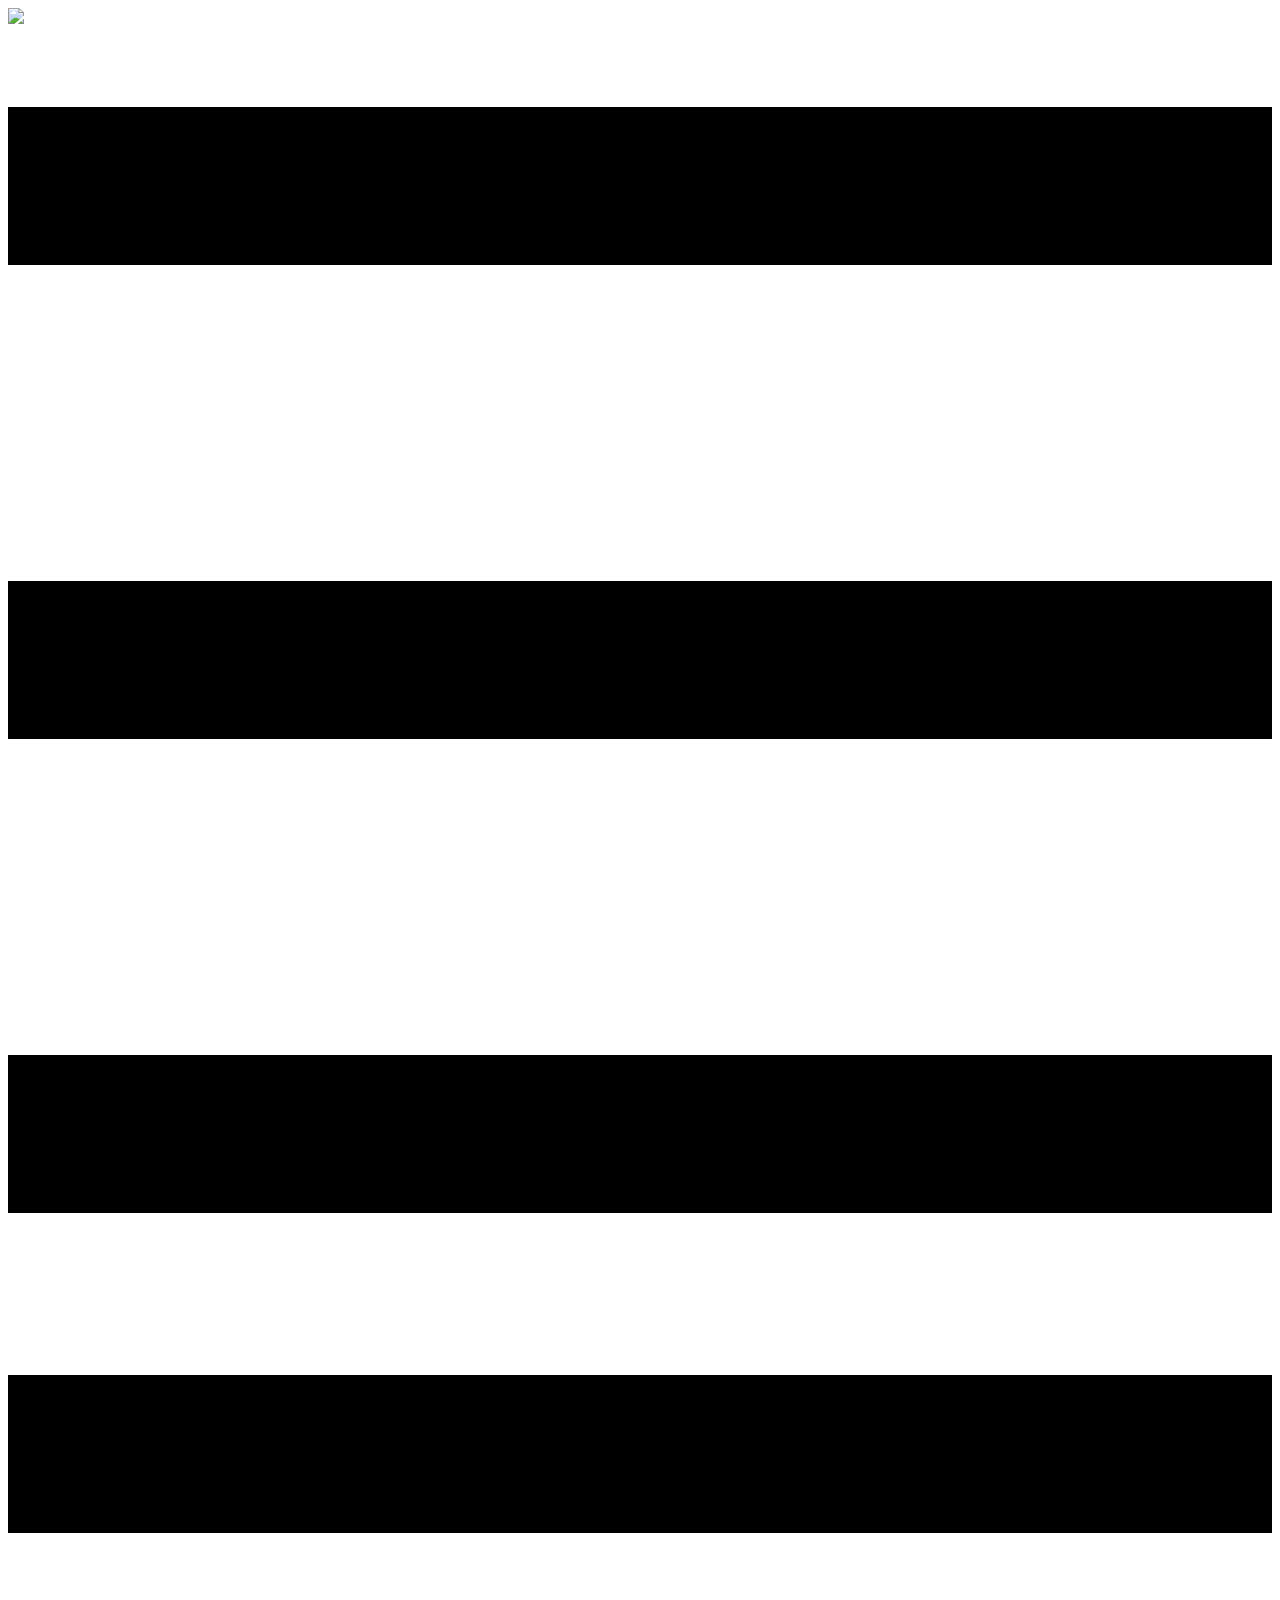
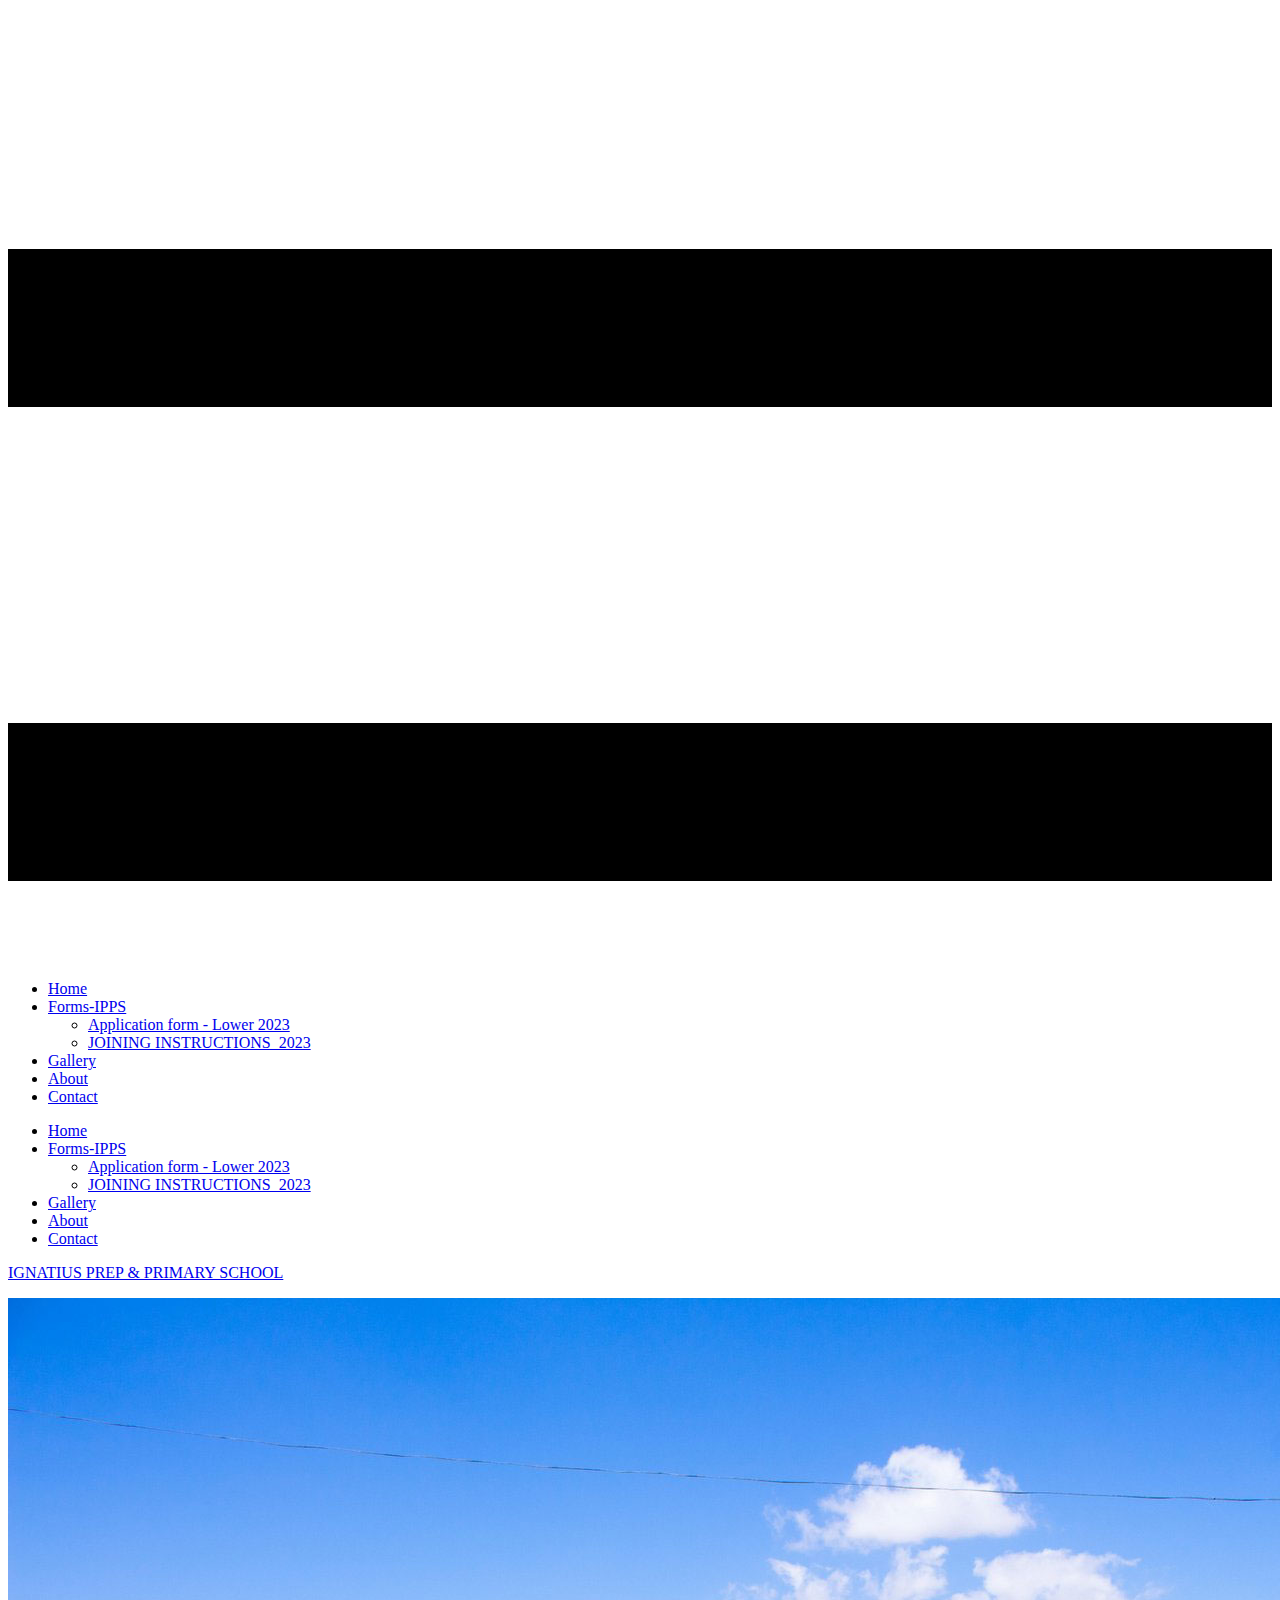
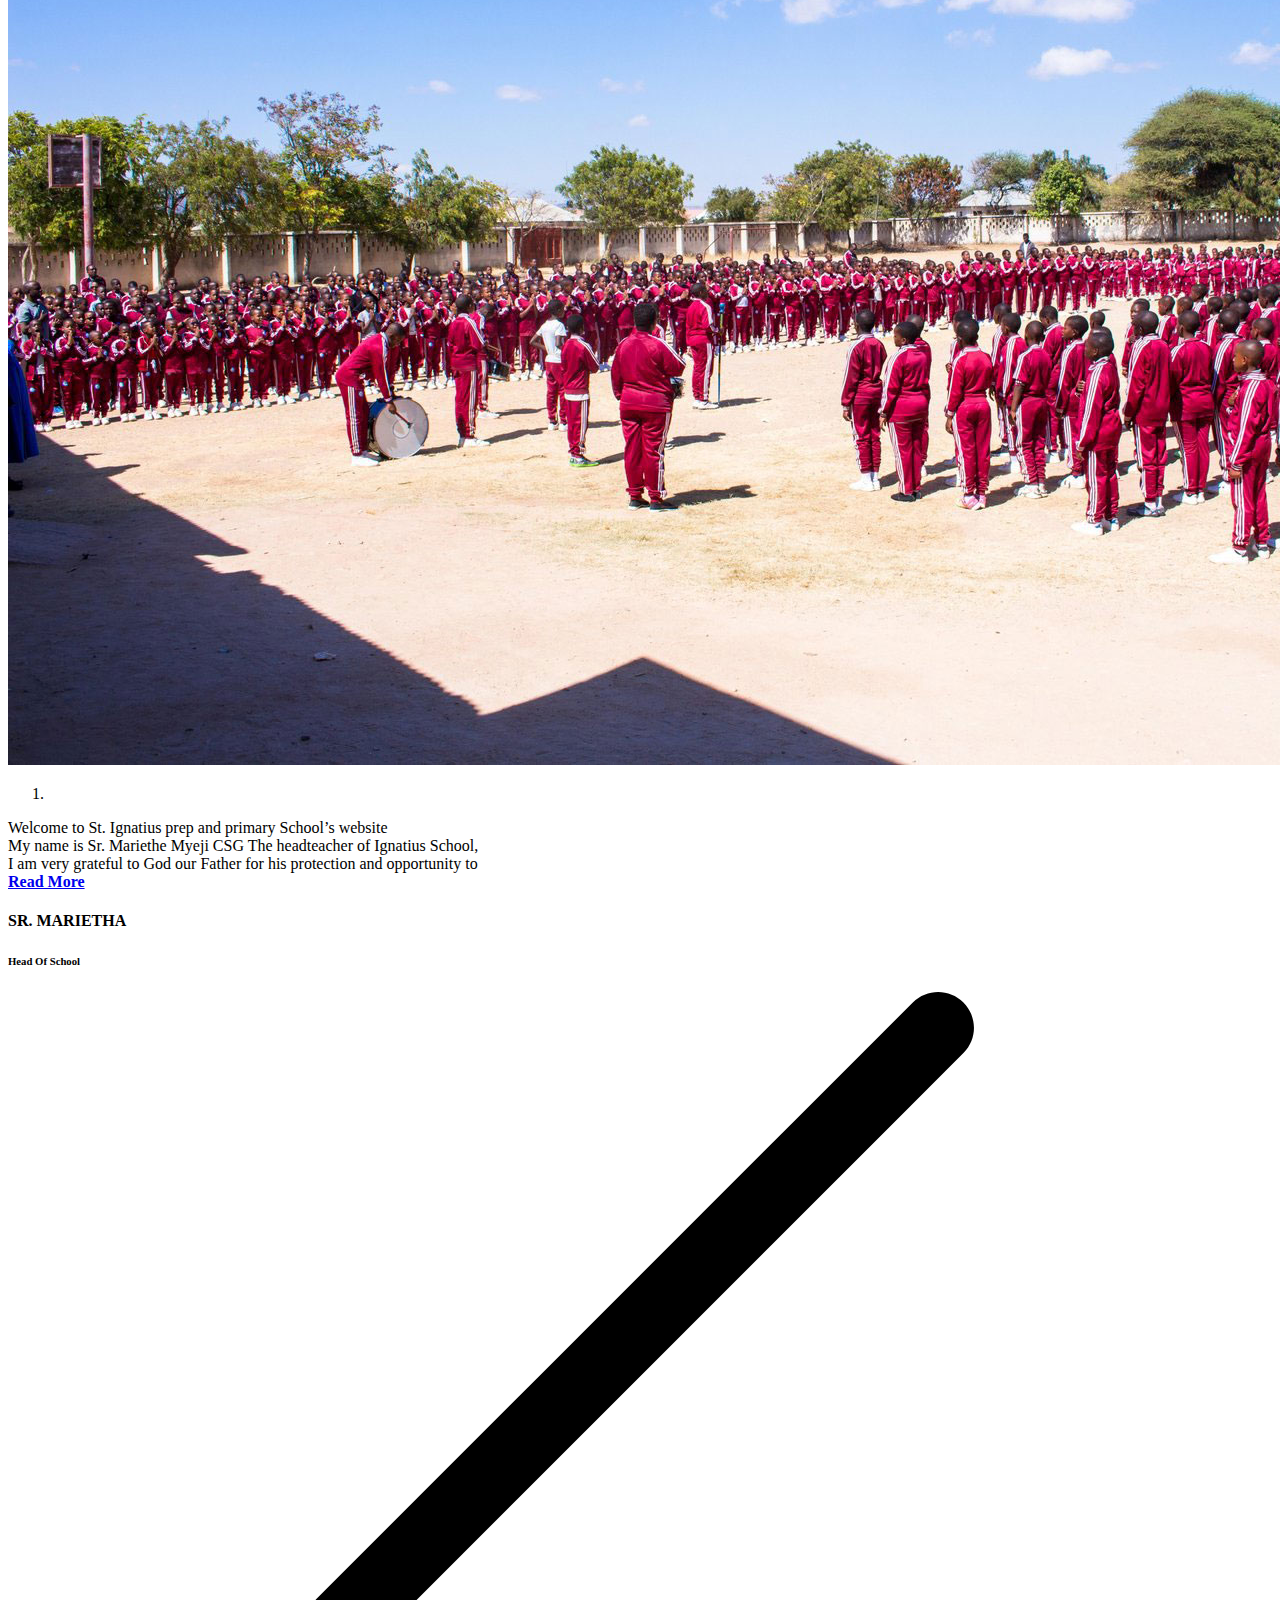
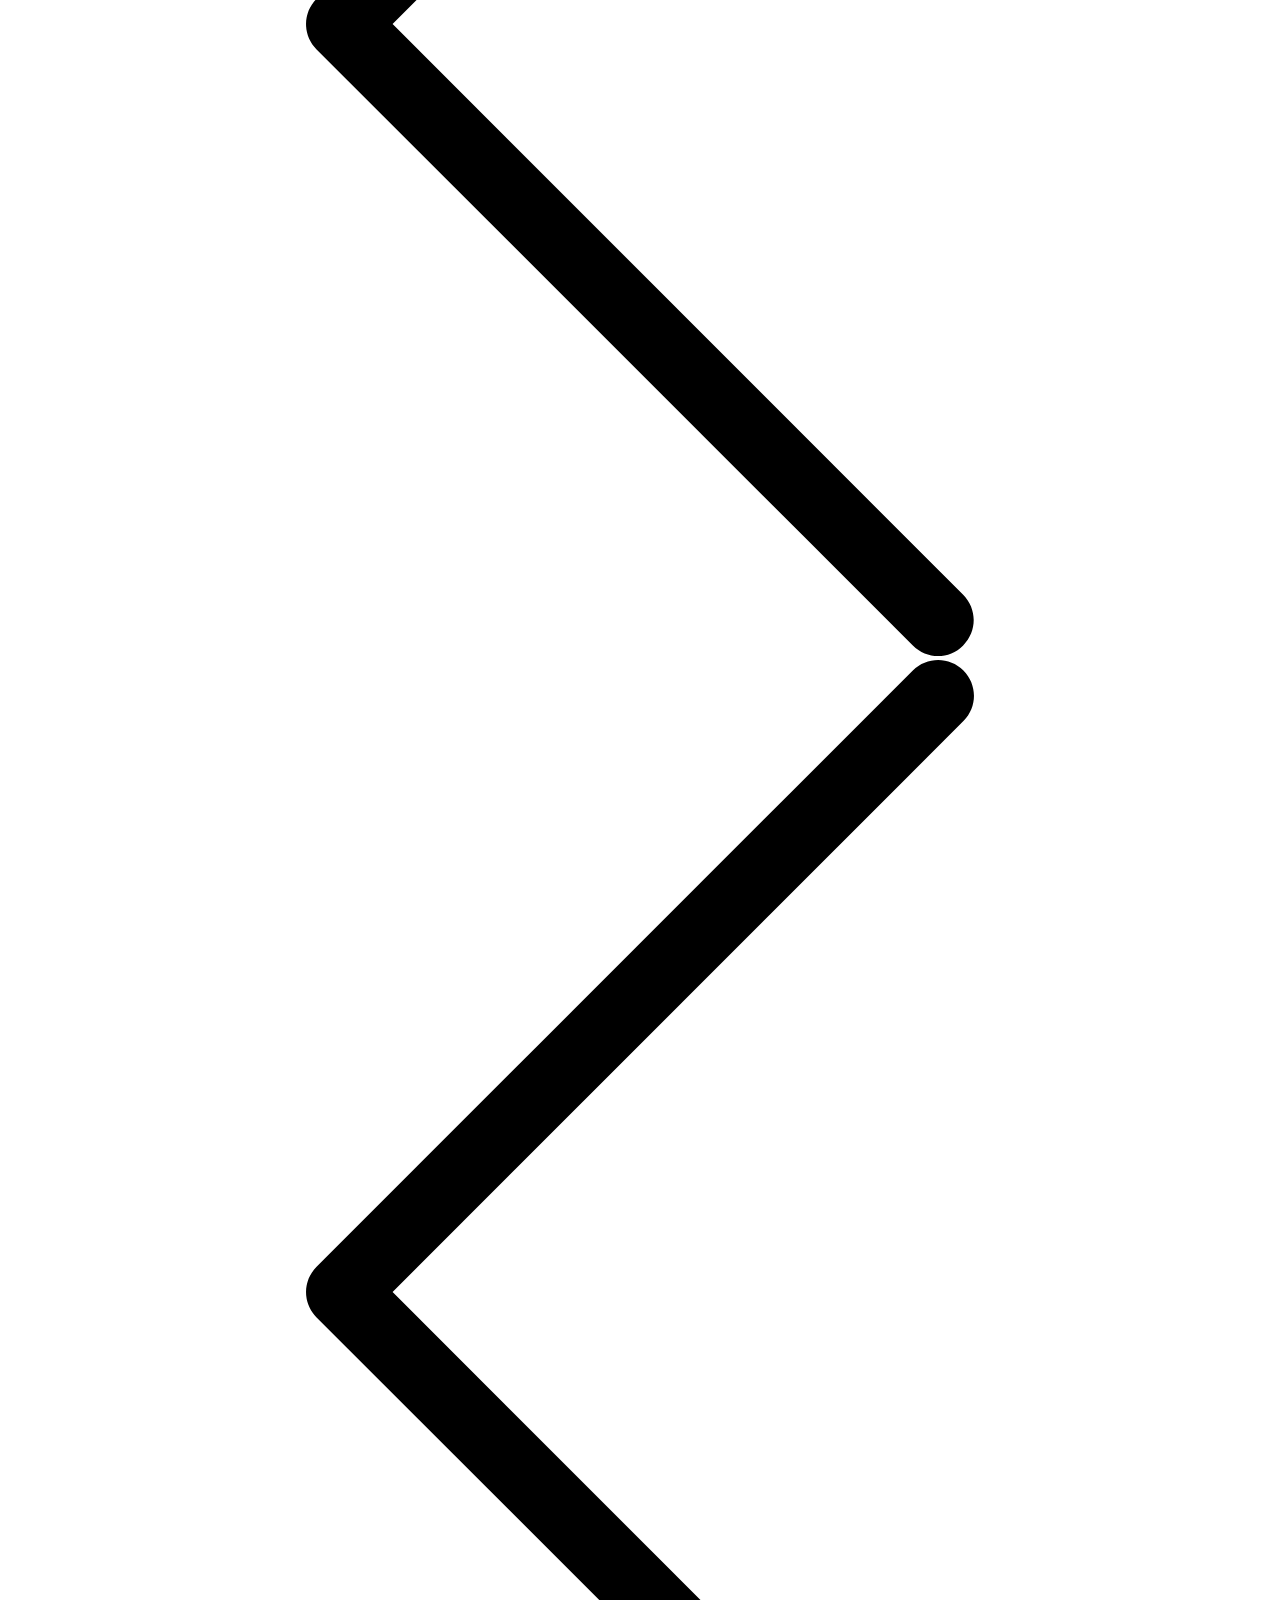
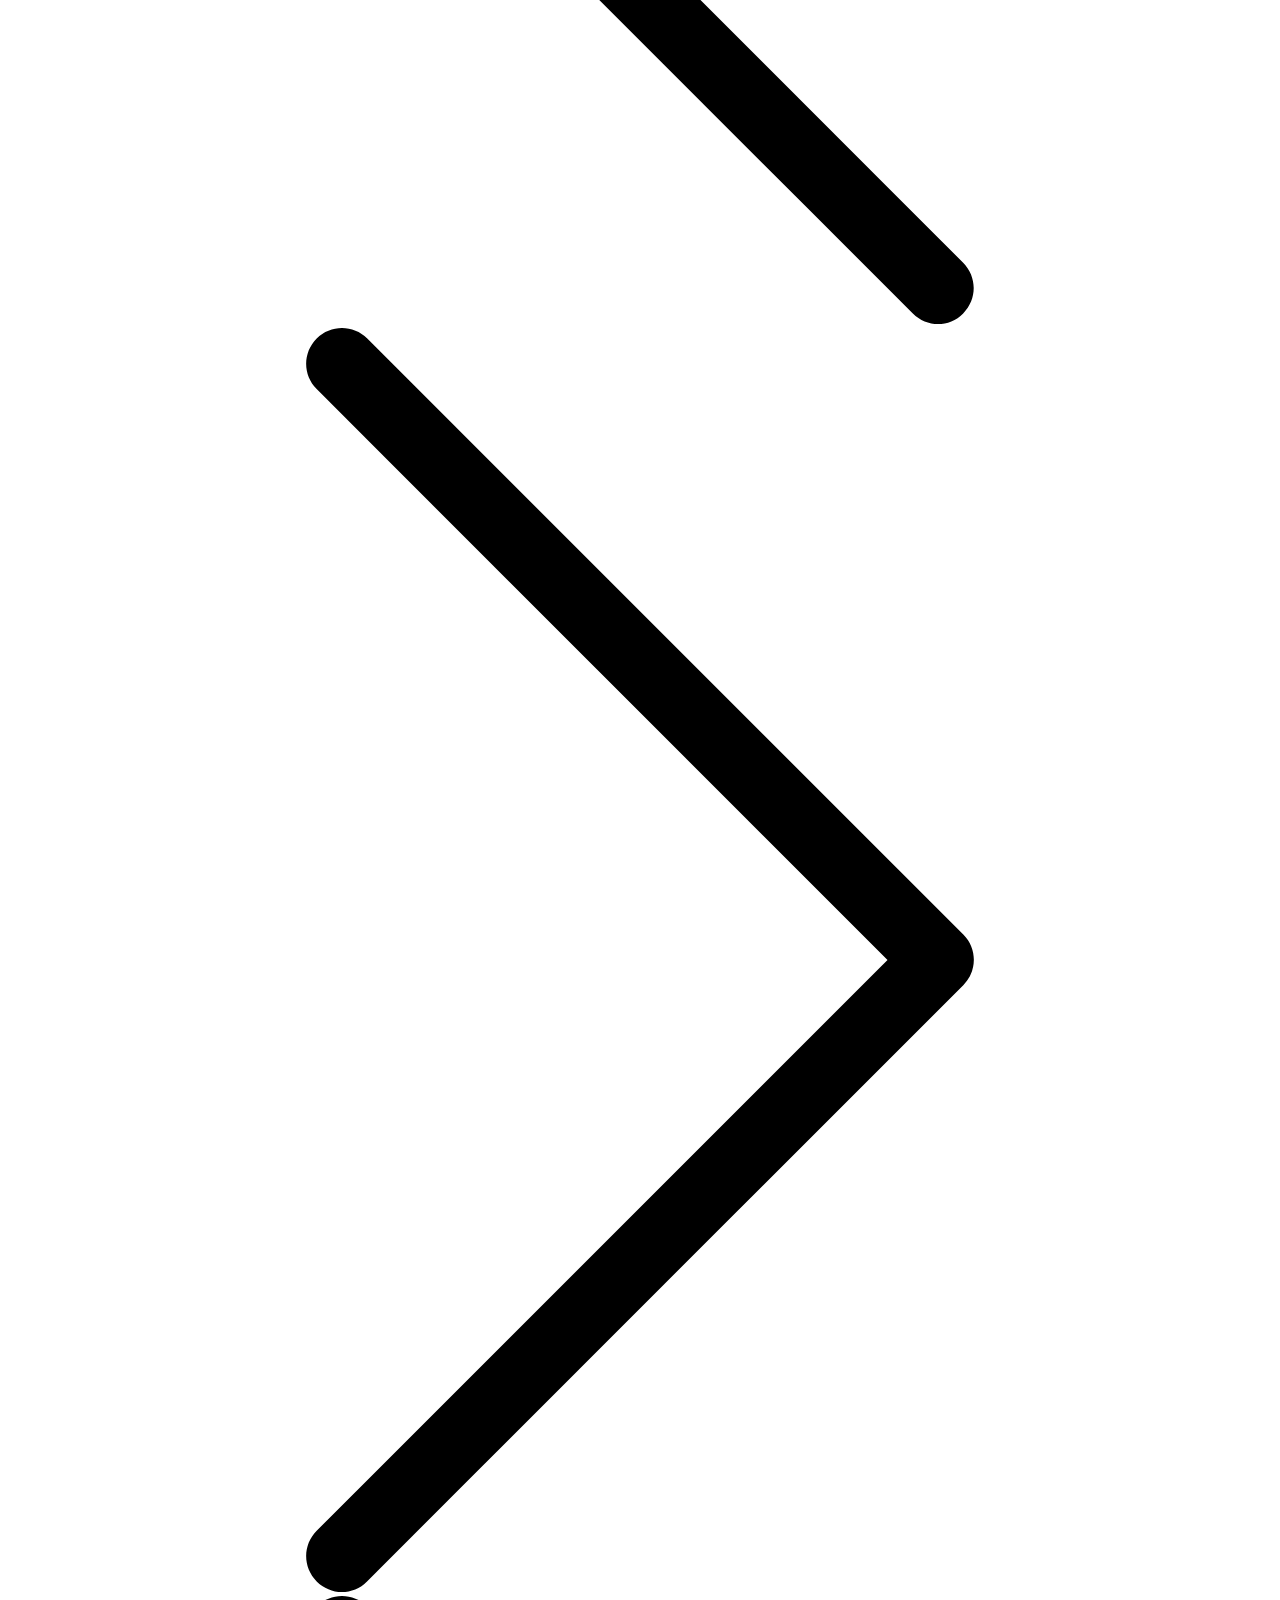
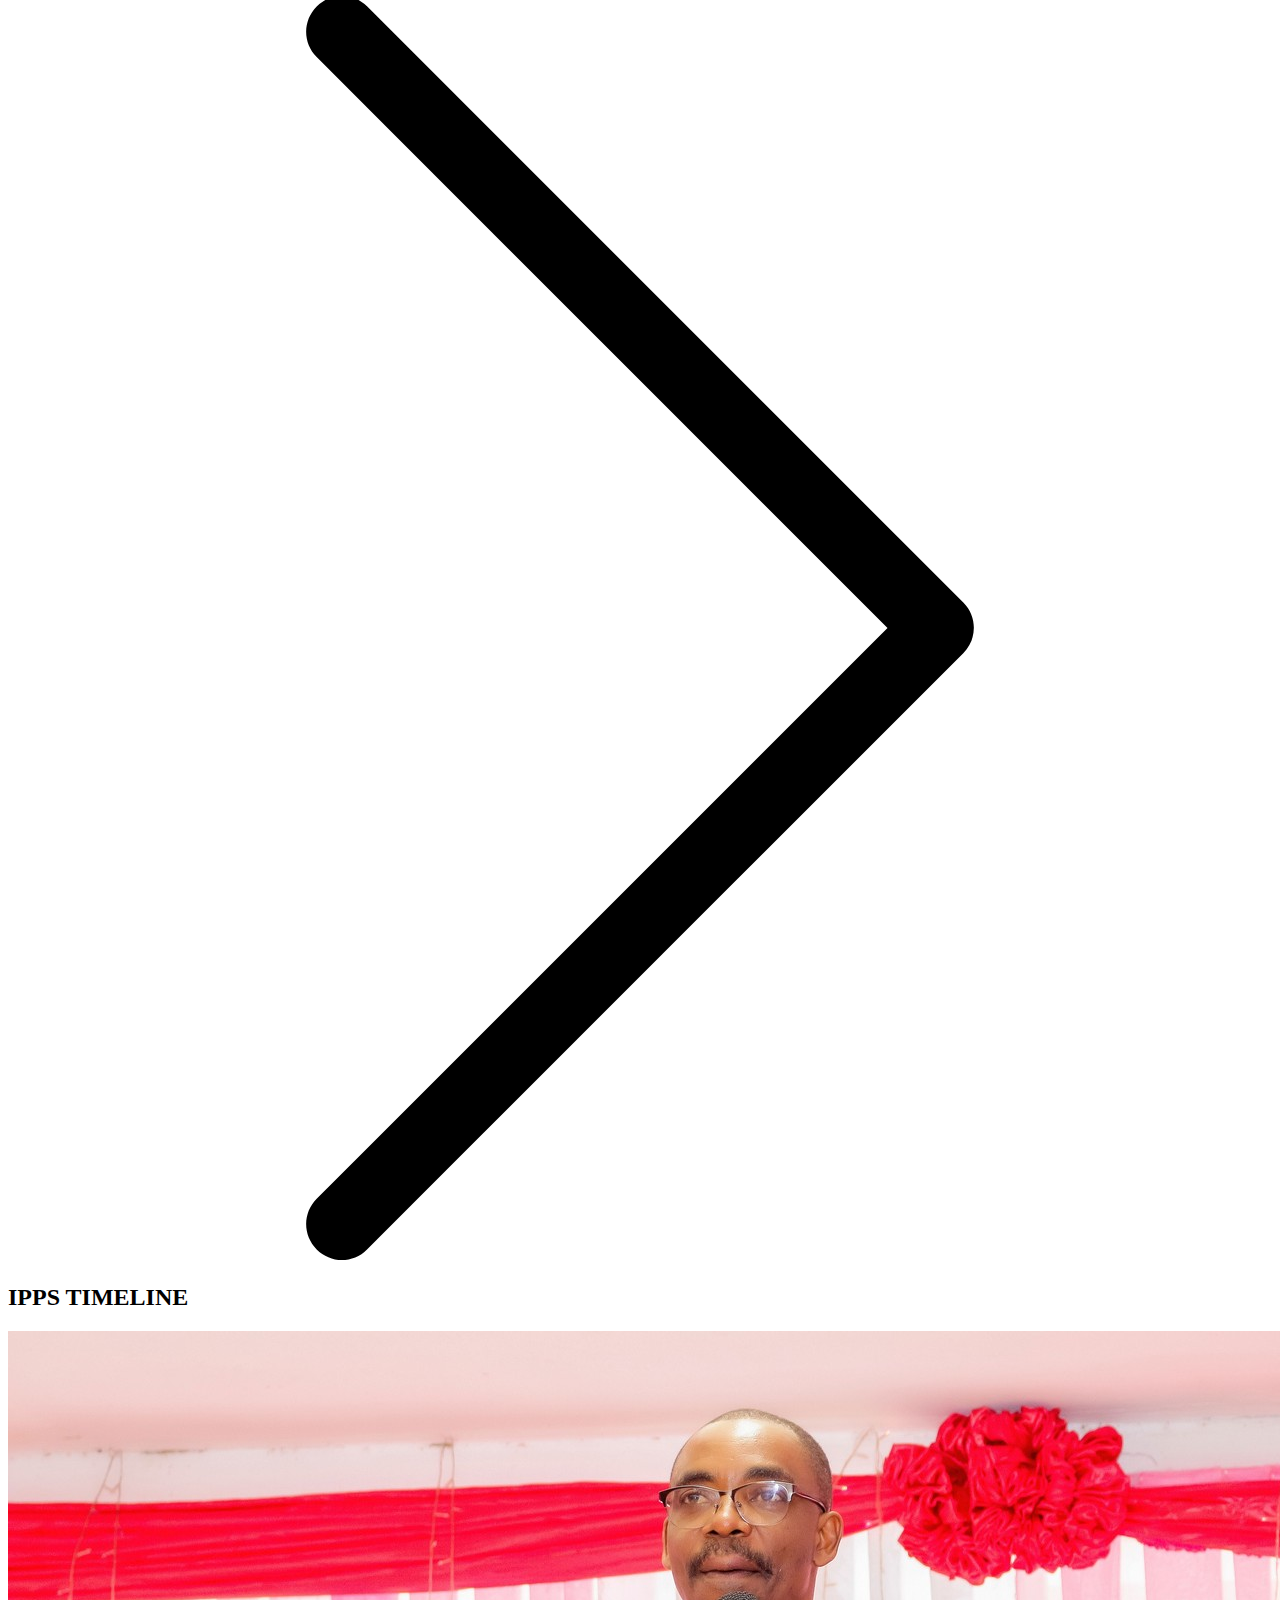
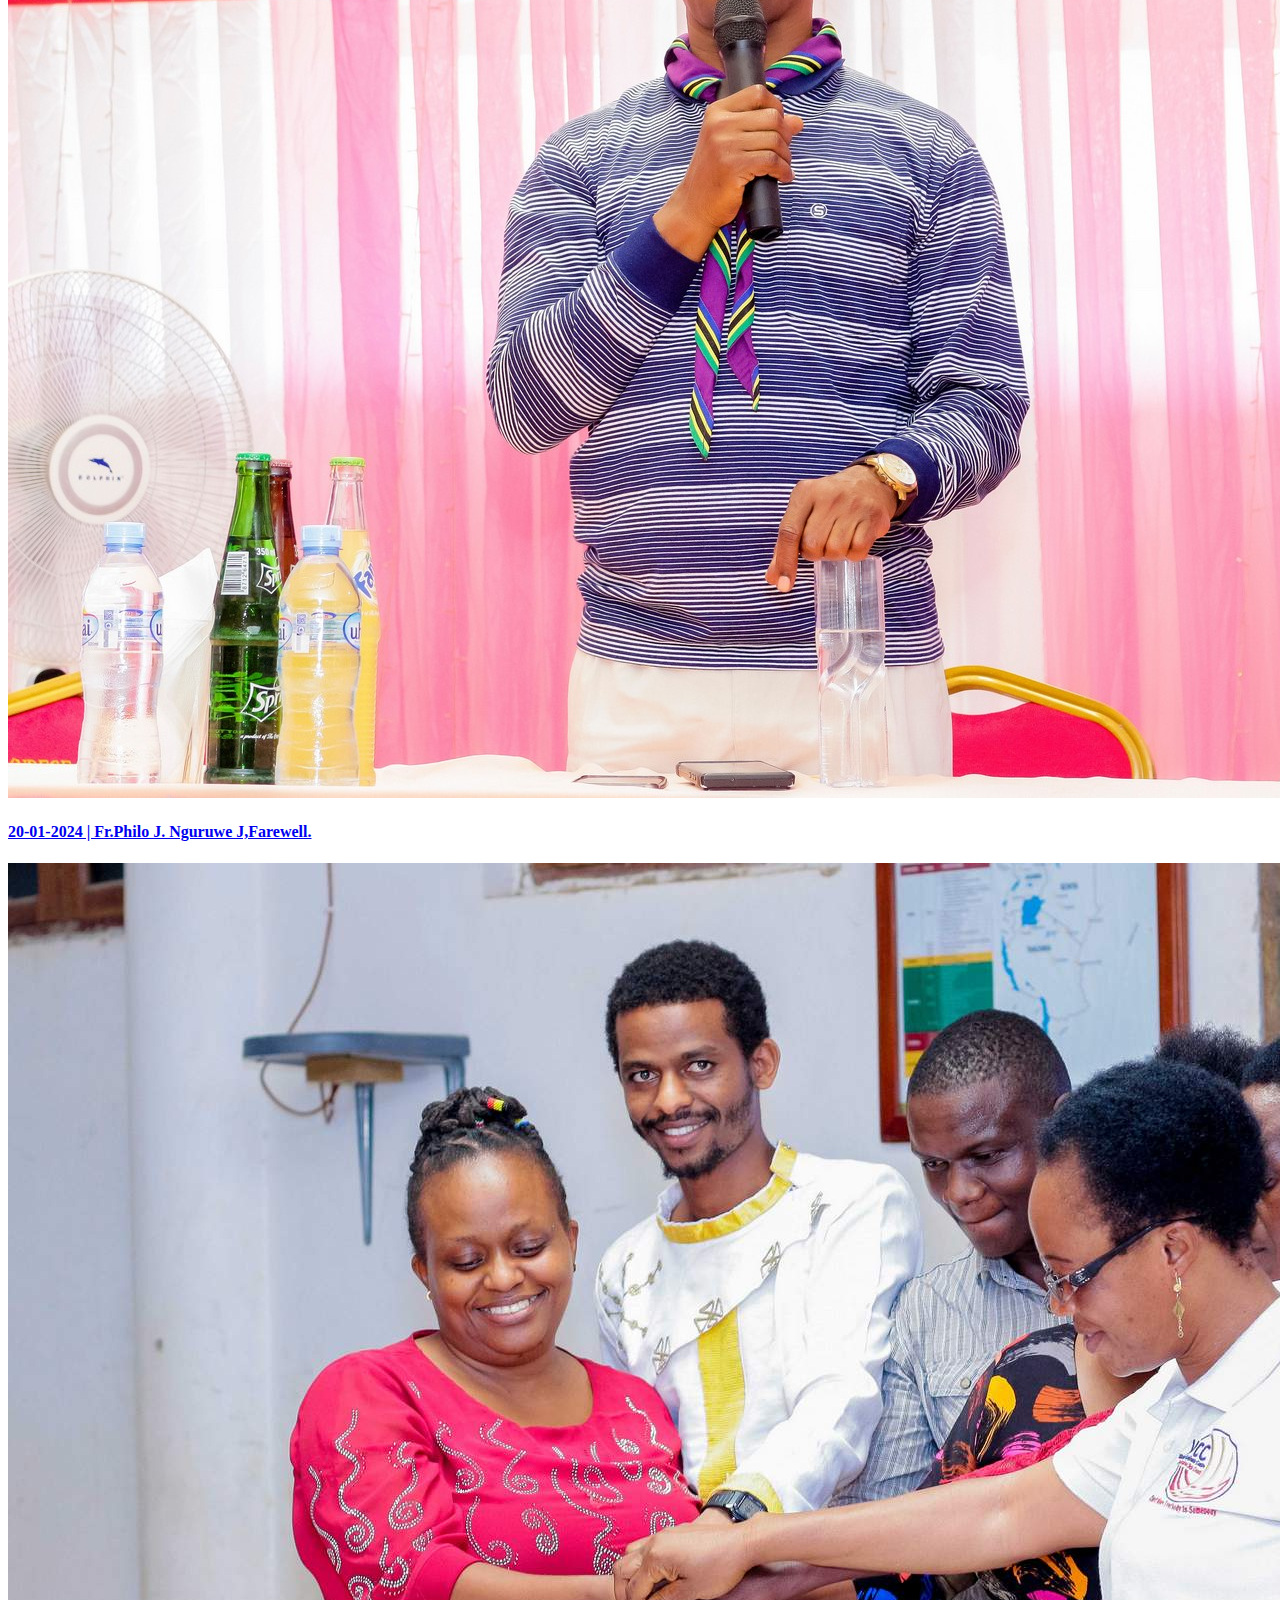
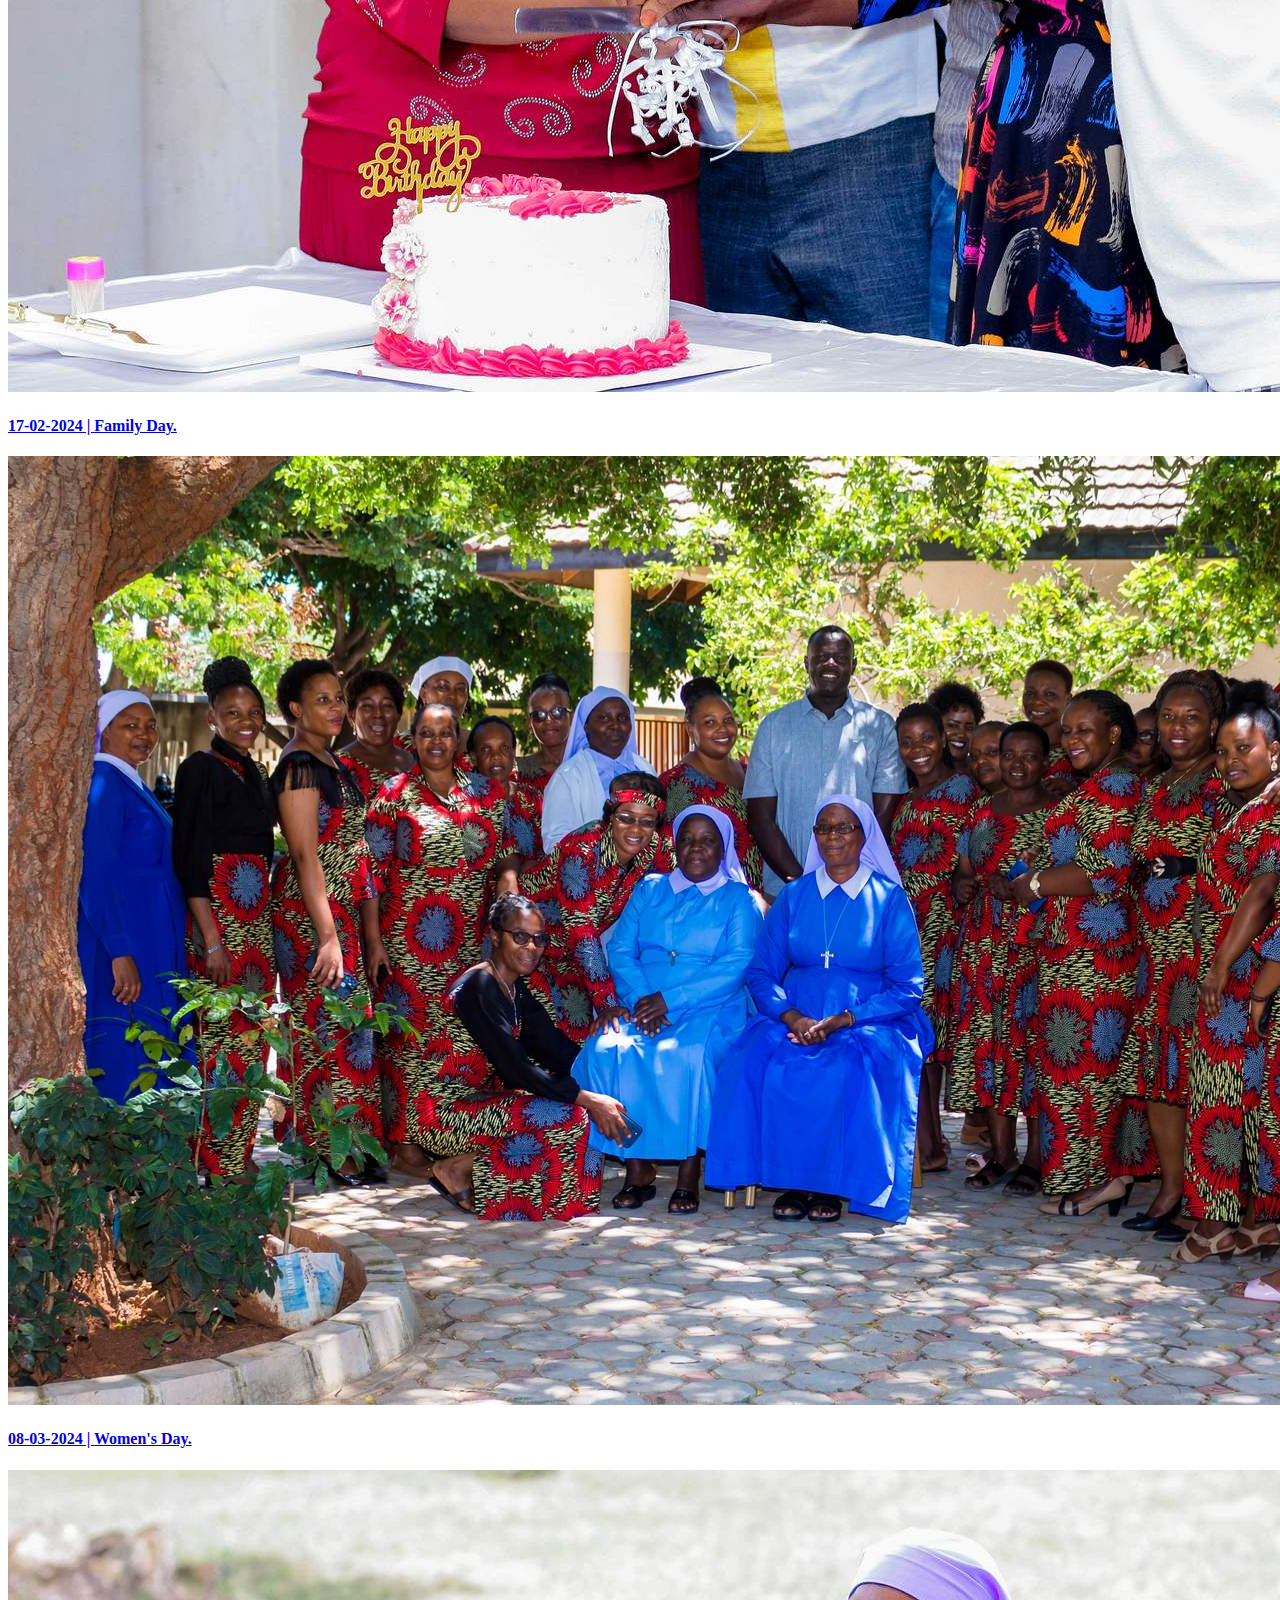
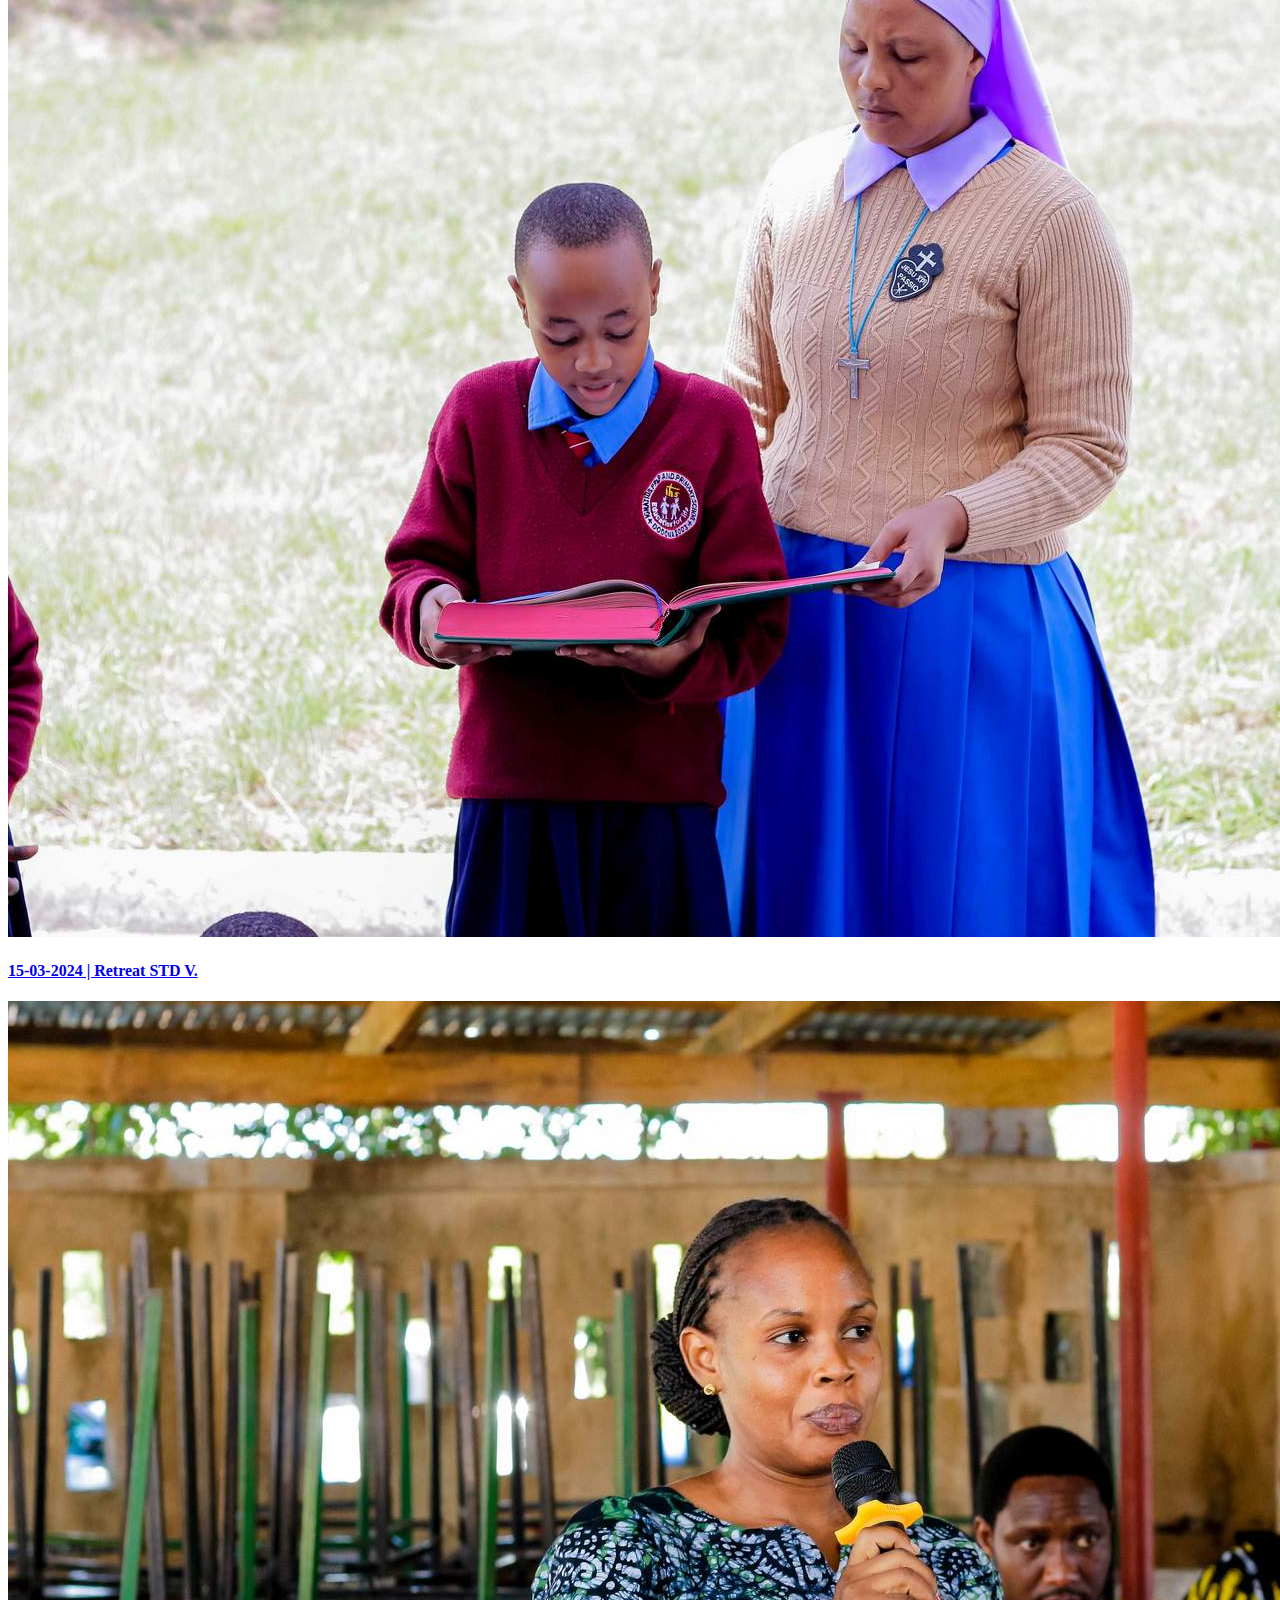
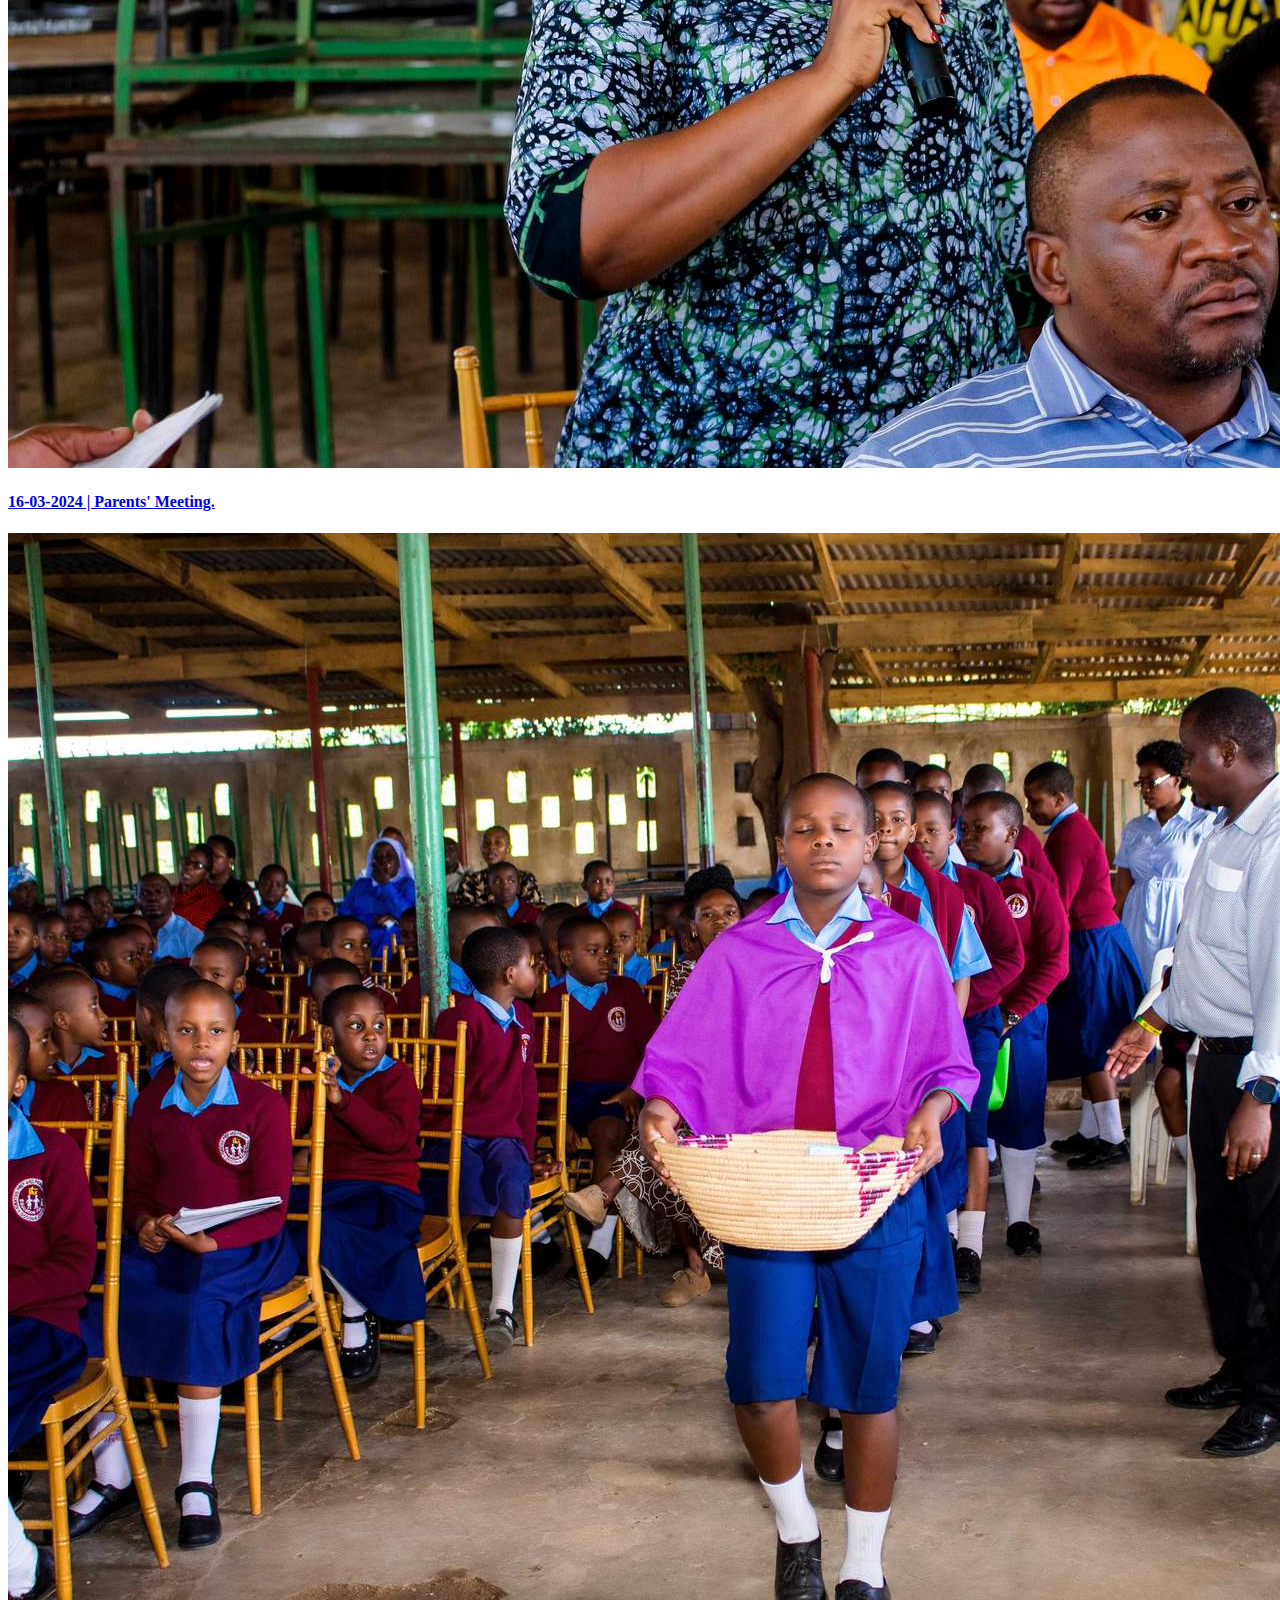
==== commit 5f8a003c: "Update index.html" ====
--- a/index.html
+++ b/index.html
@@ -75,7 +75,7 @@
         </p>
       </div></header> 
     <section class="u-align-center u-clearfix u-grey-25 u-valign-middle-xl u-section-1" id="sec-dc6c">
-      <img alt="" class="u-expanded-width u-hover-feature u-image u-image-default u-image-1" data-image-width="5184" data-image-height="3456" src="images/_MG_2548.jpg" data-animation-name="customAnimationIn" data-animation-duration="1000" data-animation-delay="0">
+      <img alt="" class="u-expanded-width u-hover-feature u-image u-image-default u-image-1" data-image-width="5184" data-image-height="3456" src="images/MG_2548.jpg" data-animation-name="customAnimationIn" data-animation-duration="1000" data-animation-delay="0">
       <div id="carousel-5989" data-interval="5000" data-u-ride="carousel" class="u-carousel u-slider u-slider-1">
         <ol class="u-absolute-hcenter u-carousel-indicators u-carousel-indicators-1">
           <li data-u-target="#carousel-5989" class="u-active u-grey-30" data-u-slide-to="0"></li>
@@ -254,4 +254,4 @@
         <svg class="u-svg-content" enable-background="new 0 0 551.13 551.13" viewBox="0 0 551.13 551.13" xmlns="http://www.w3.org/2000/svg" id="svg-1d98"><path d="m275.565 189.451 223.897 223.897h51.668l-275.565-275.565-275.565 275.565h51.668z"></path></svg>
     </span>
   </body>
-</html>+</html>
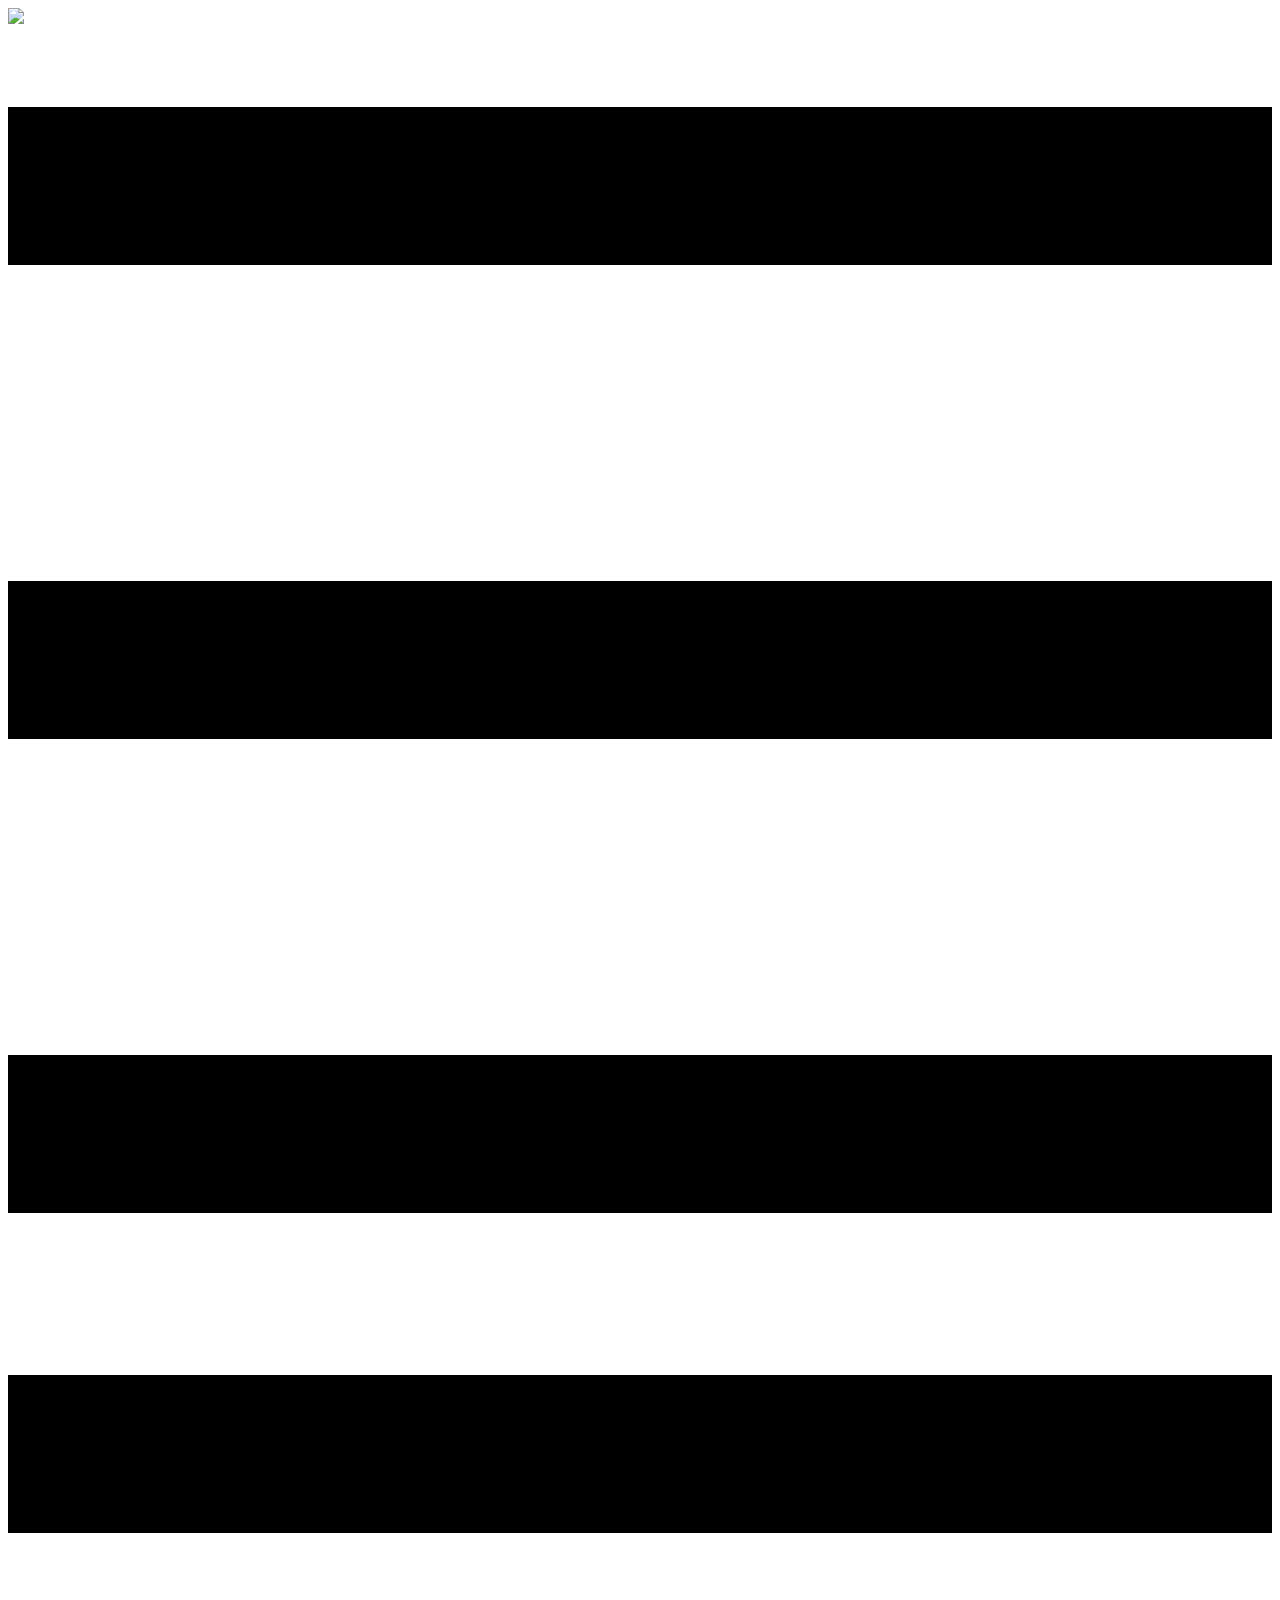
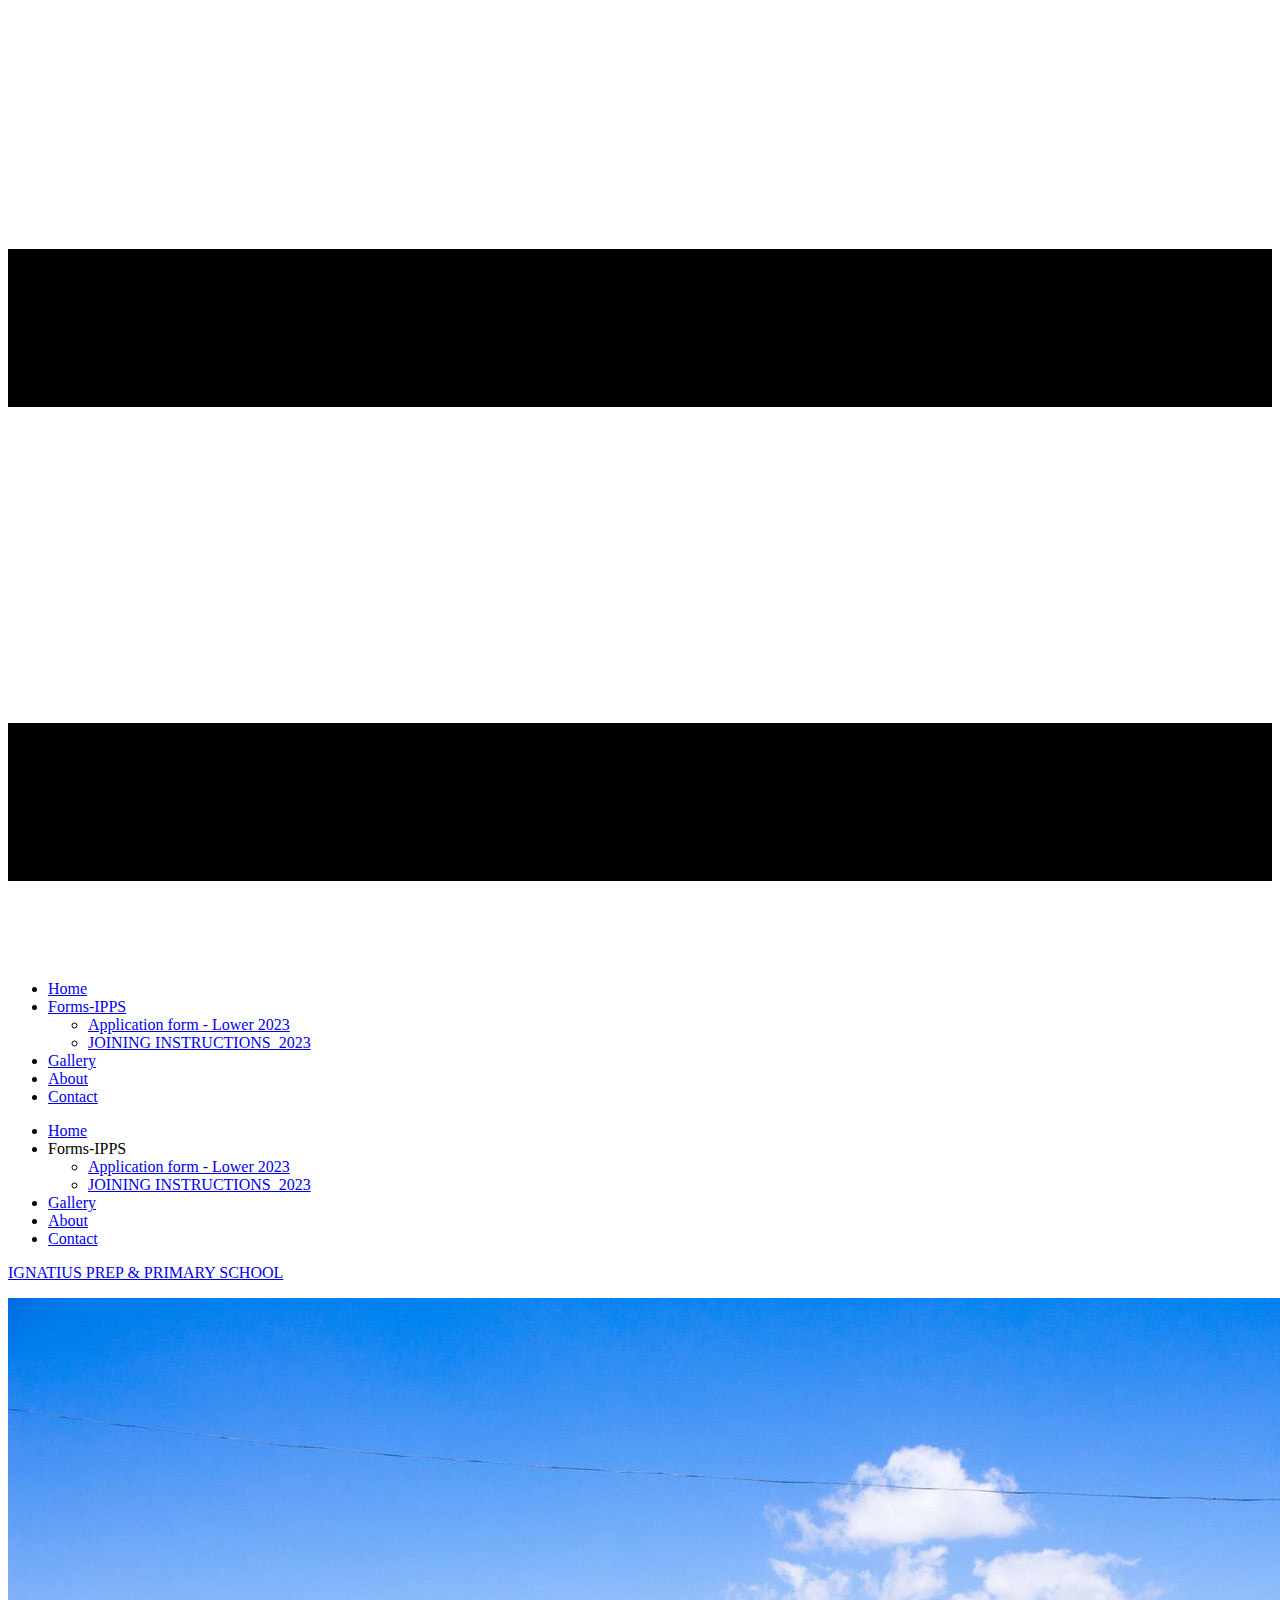
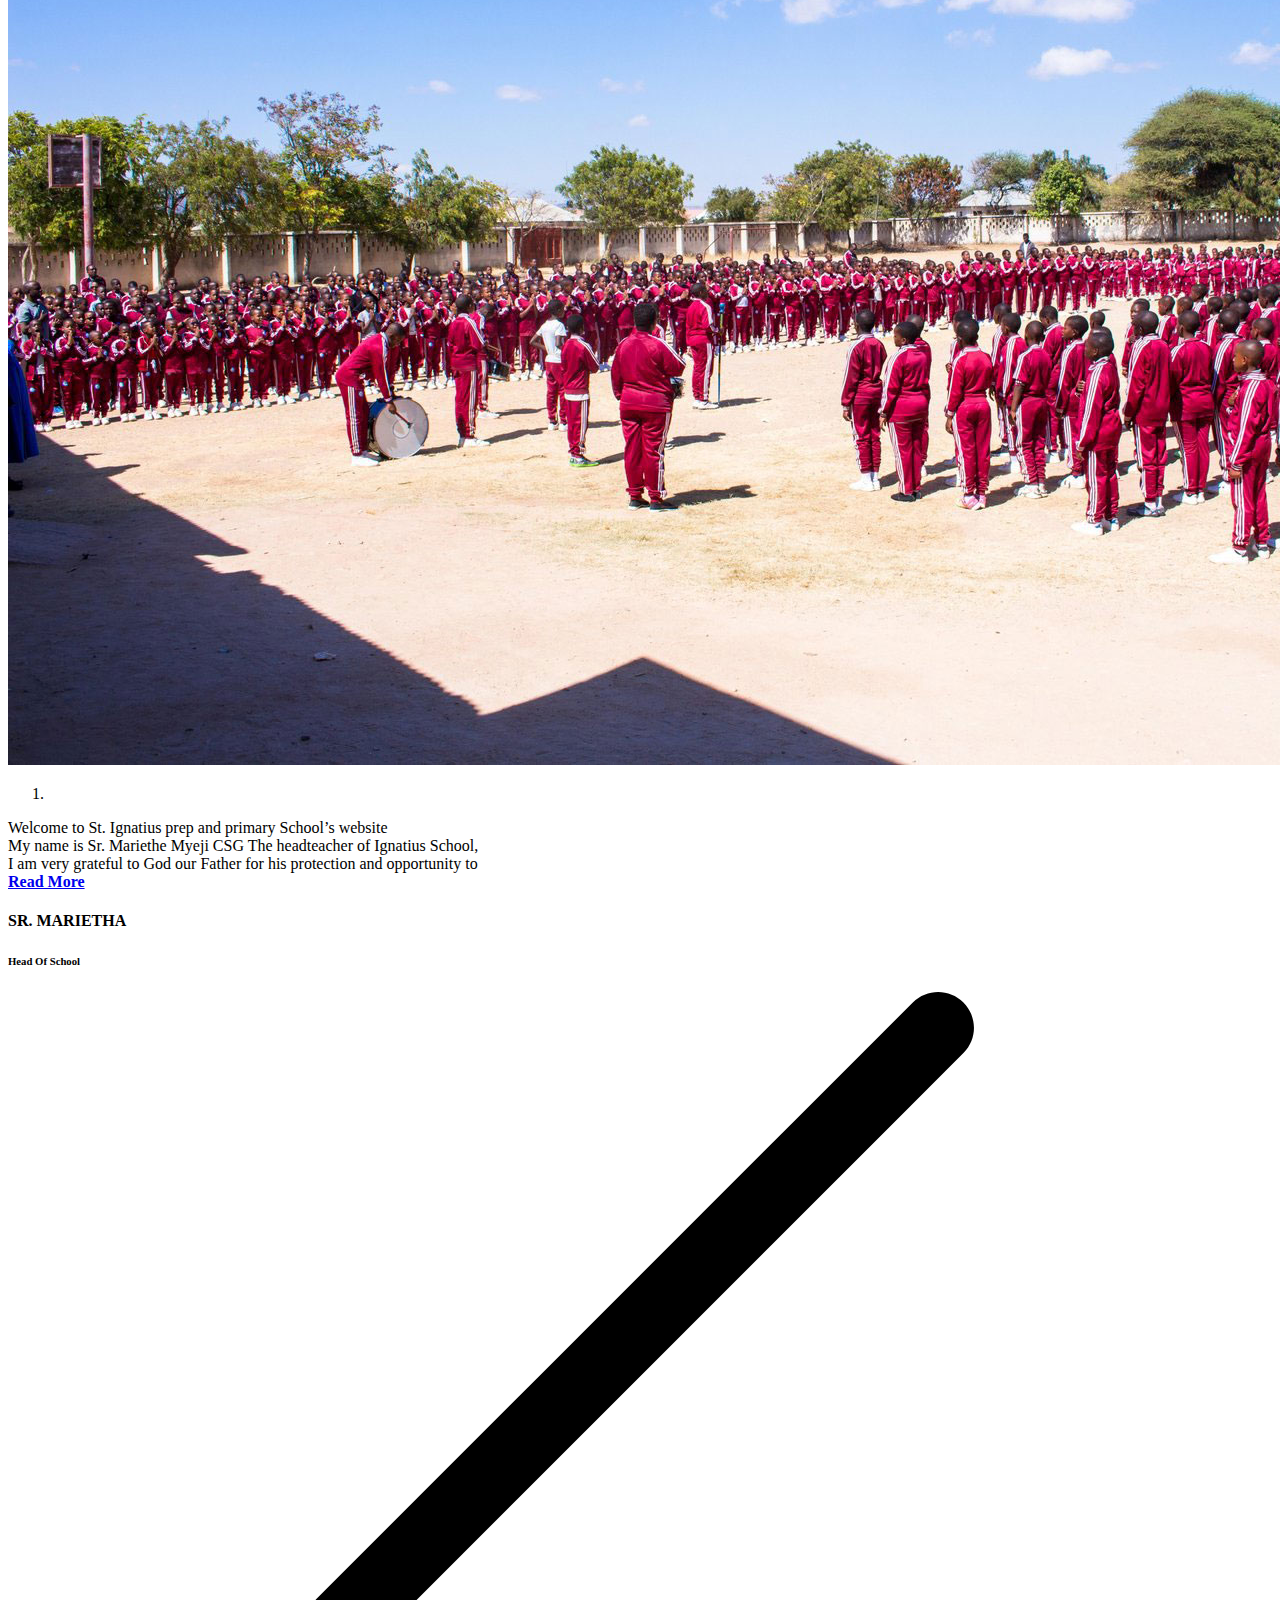
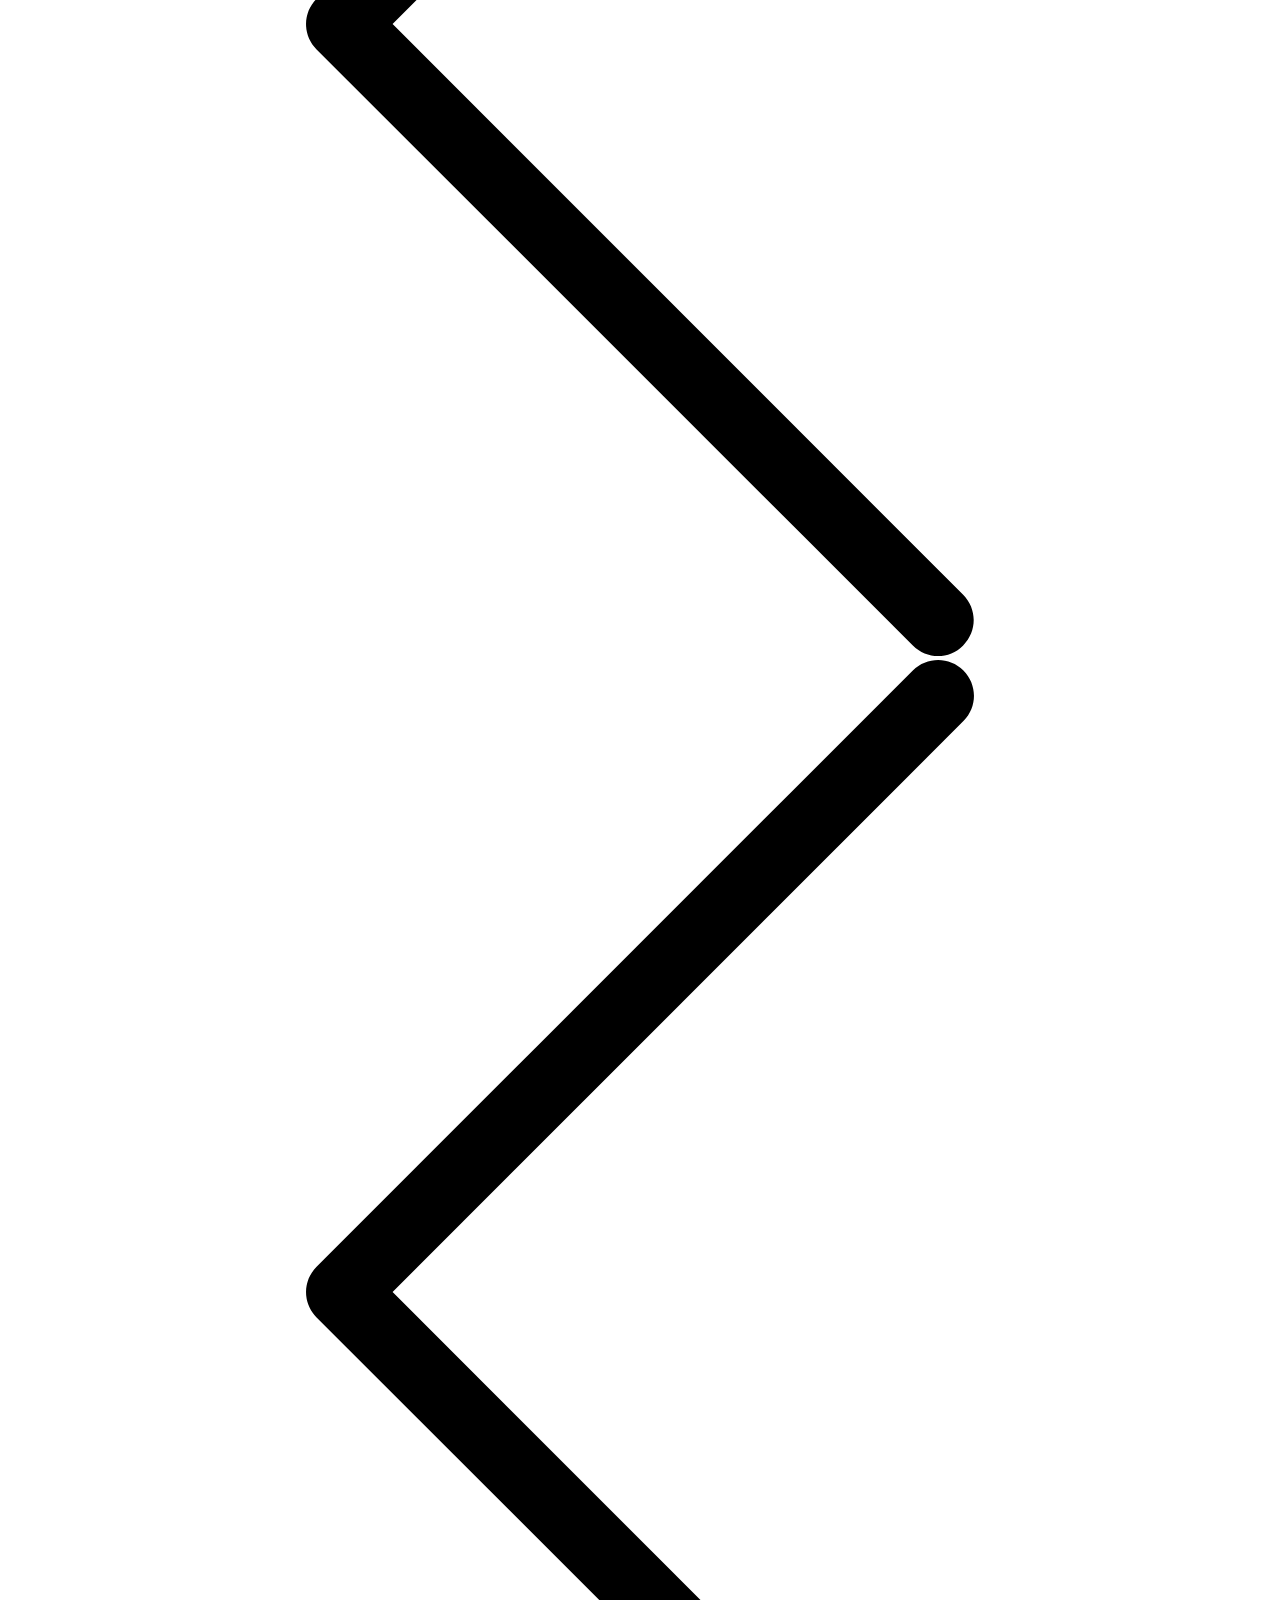
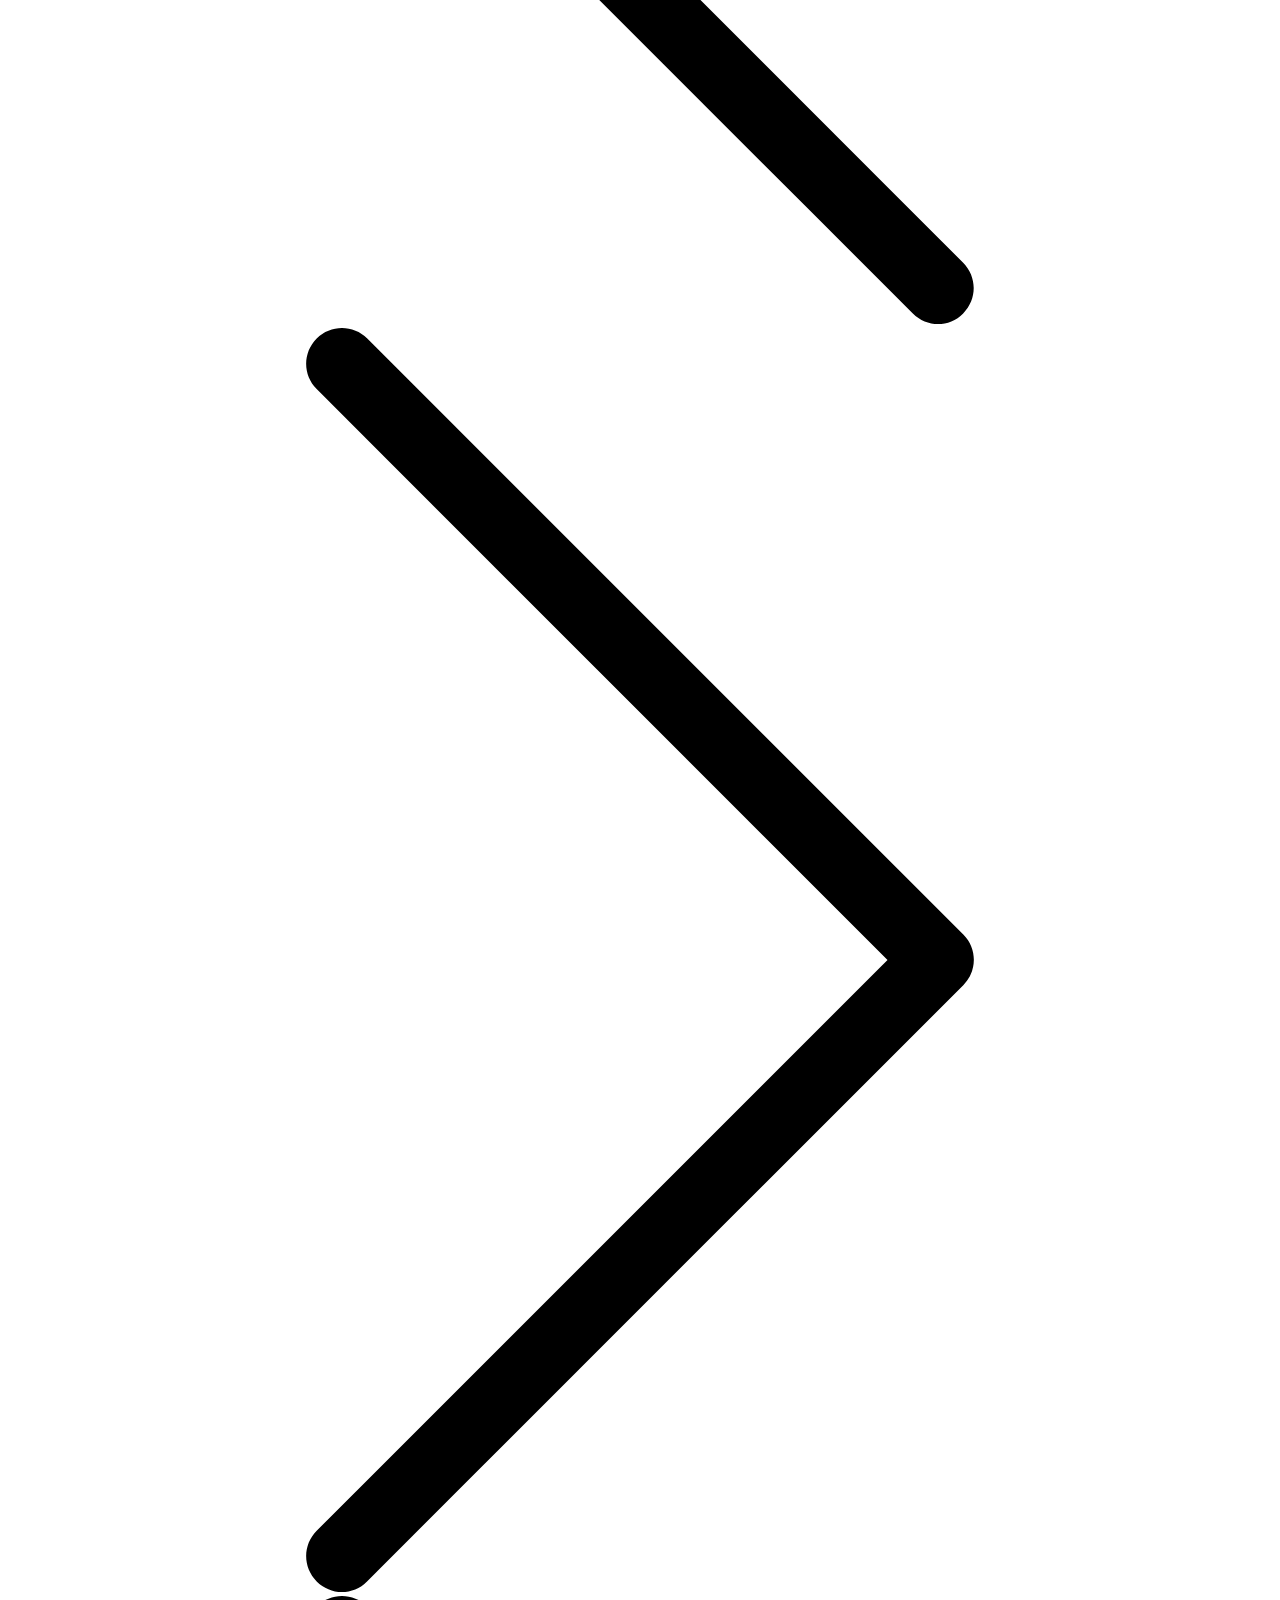
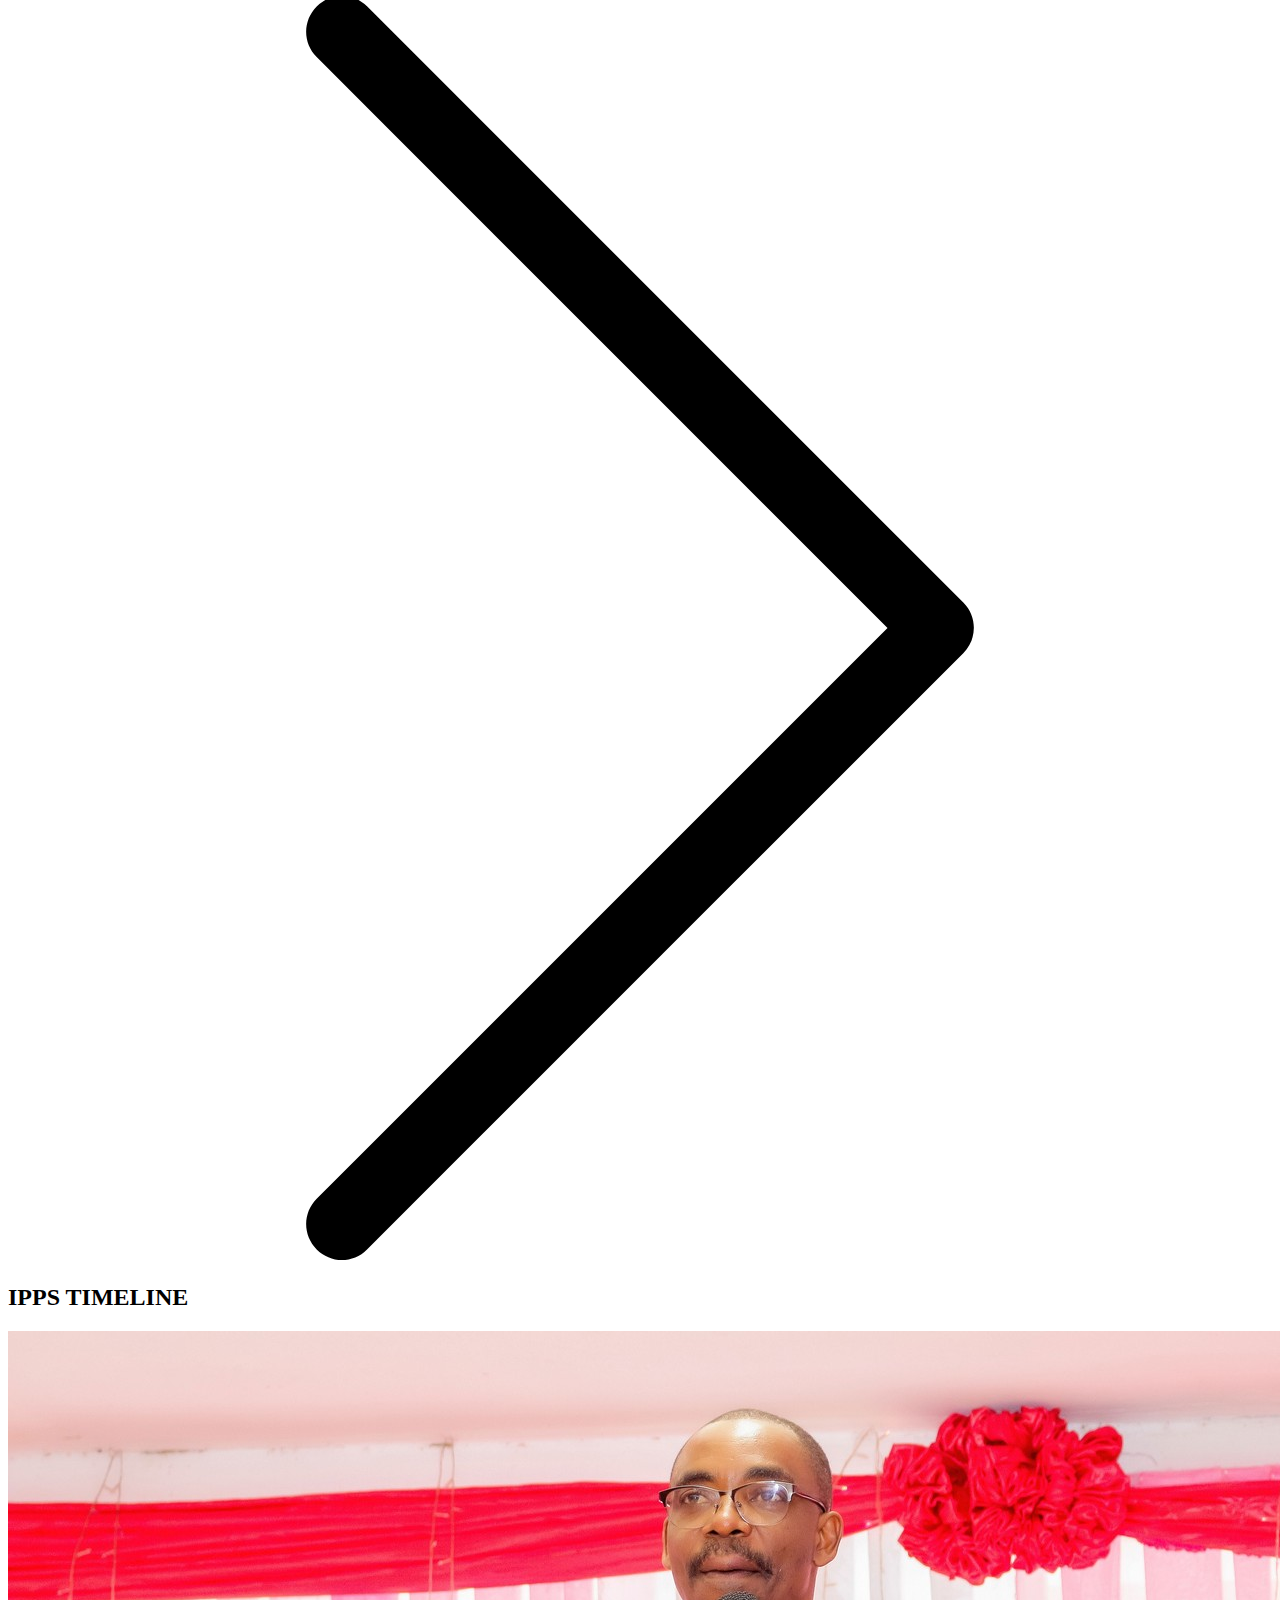
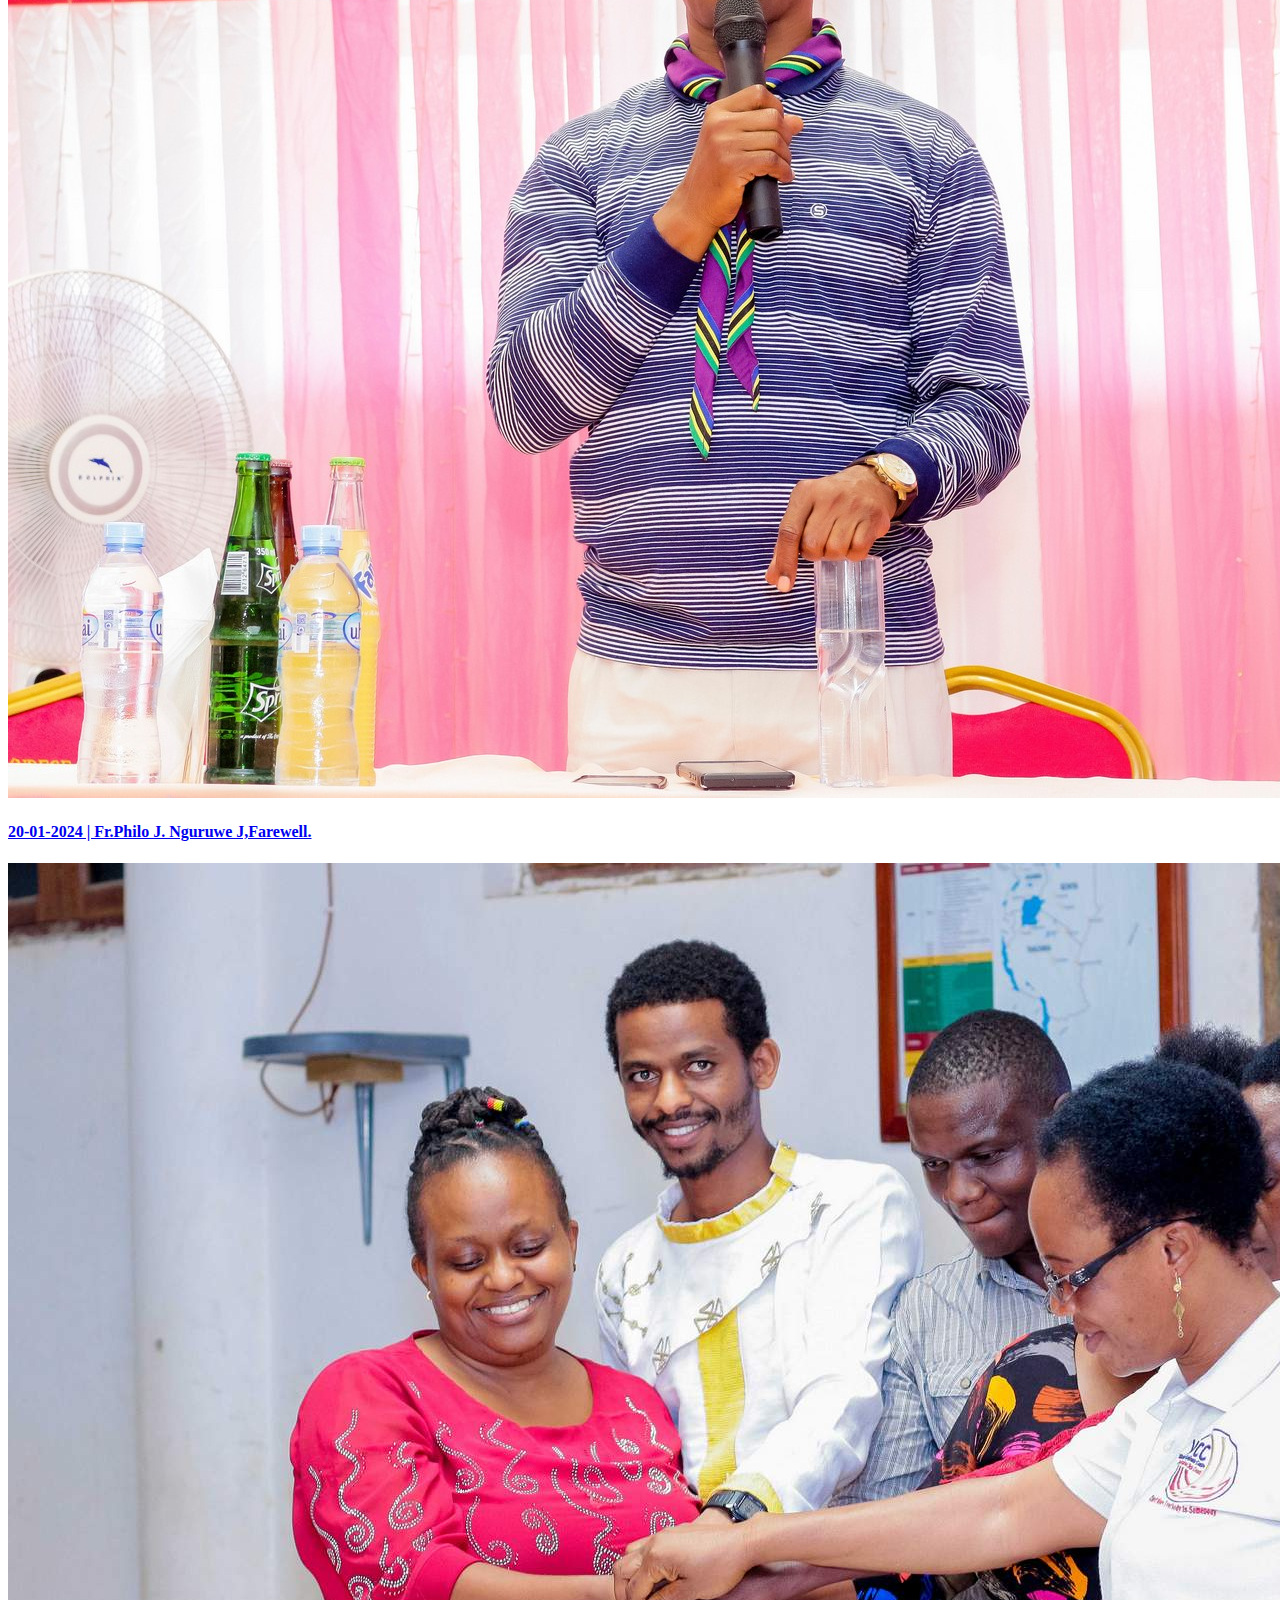
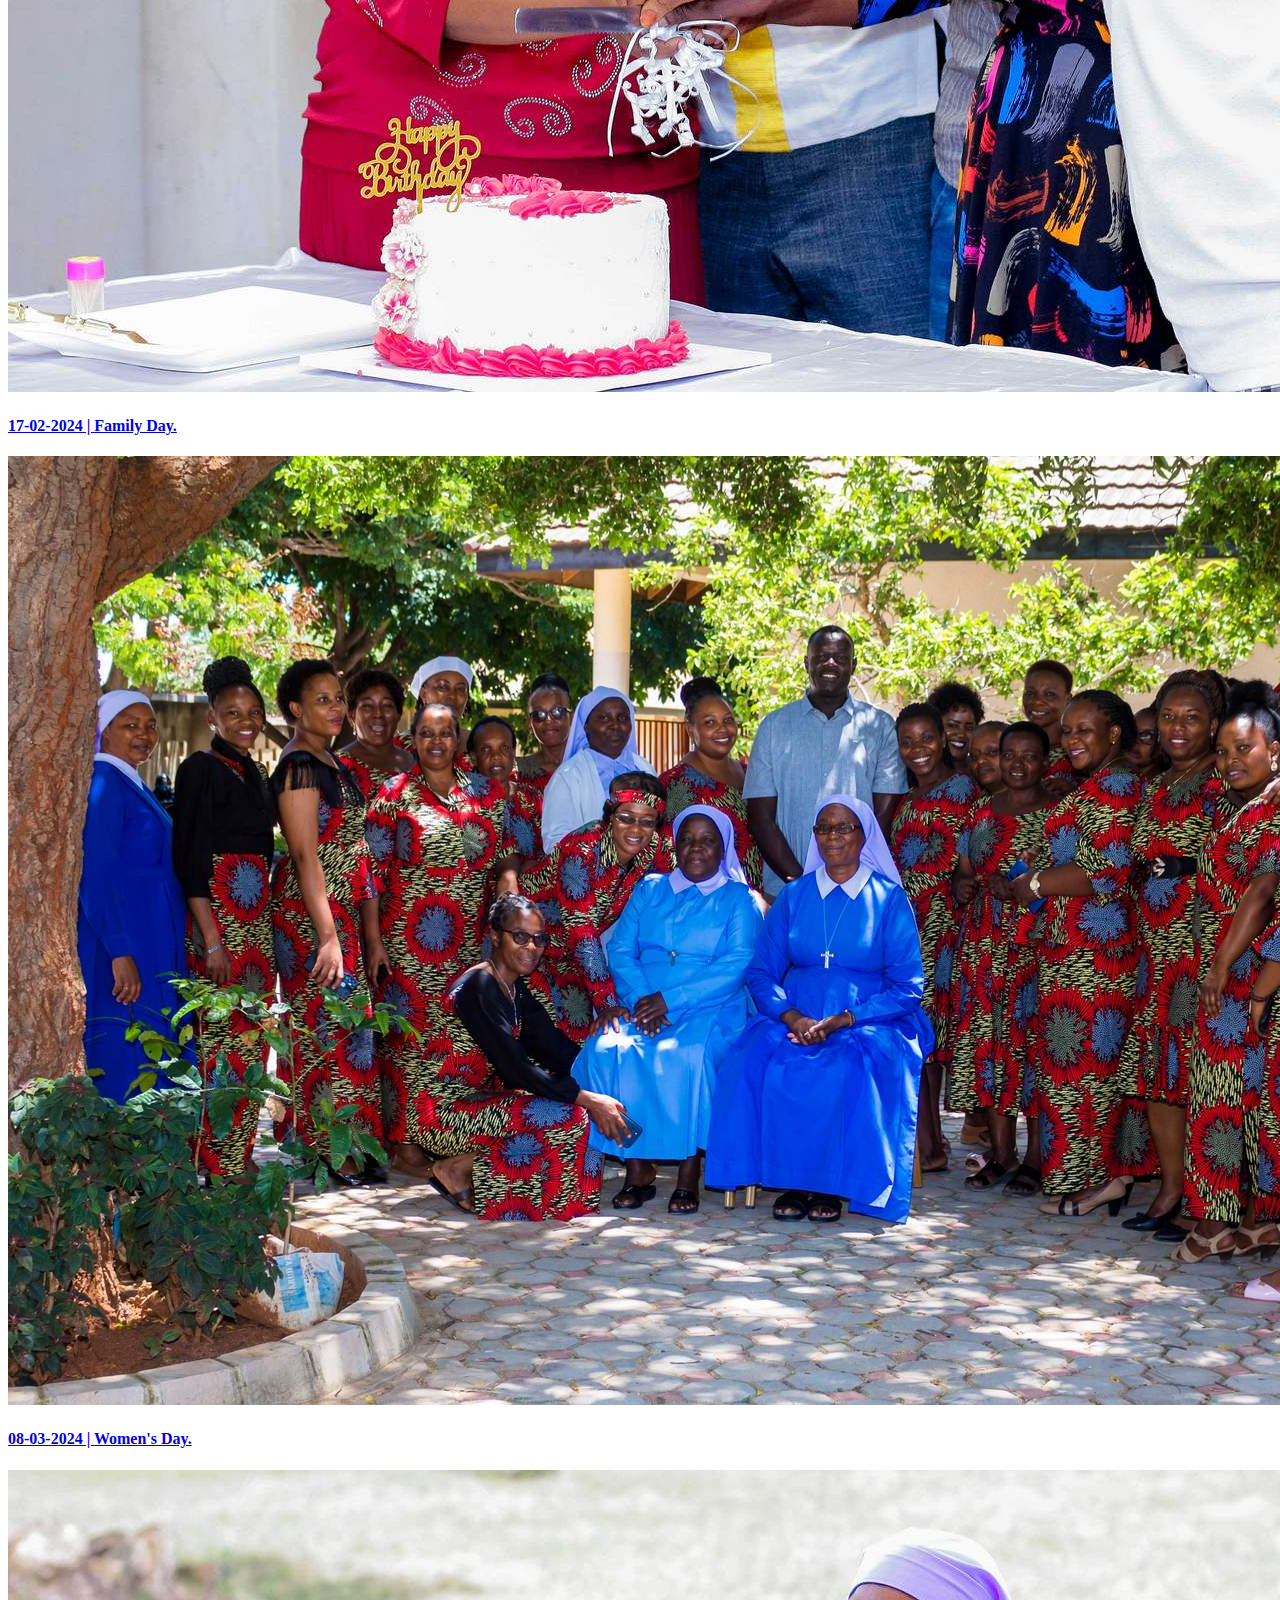
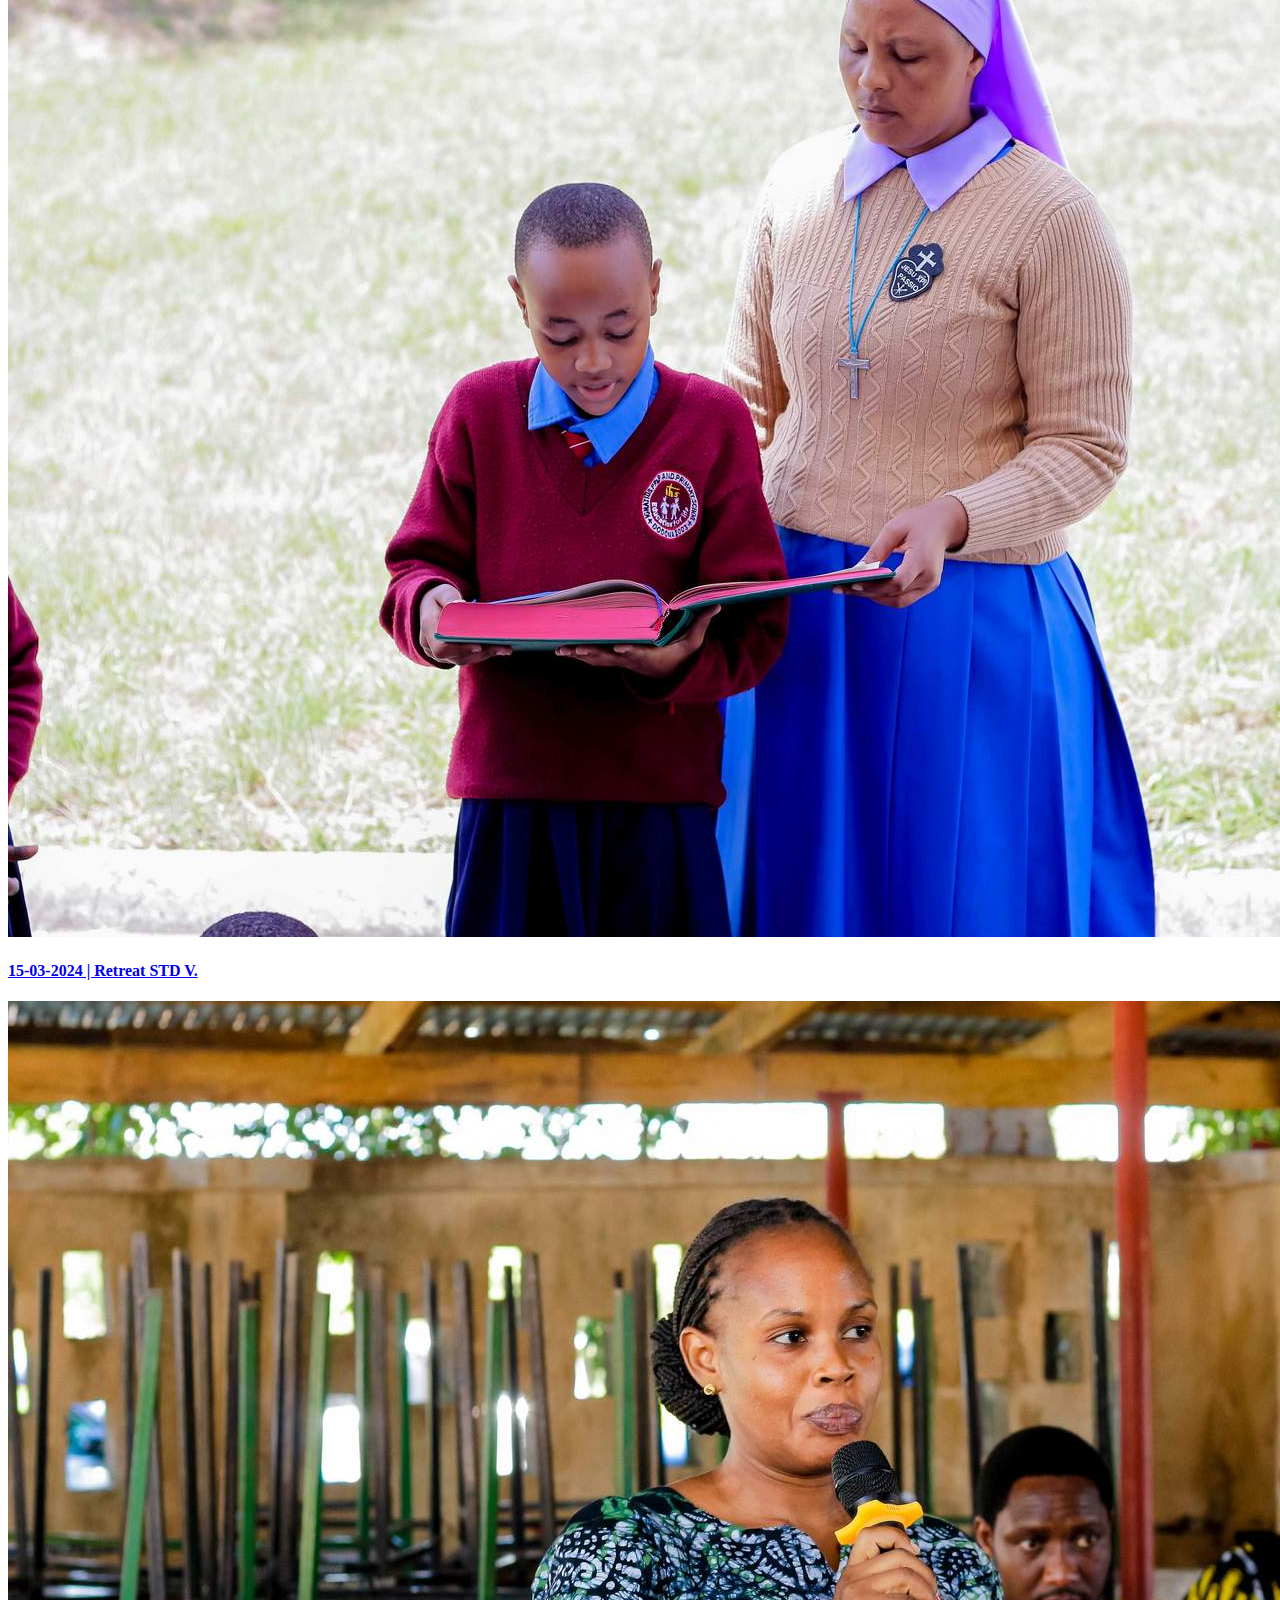
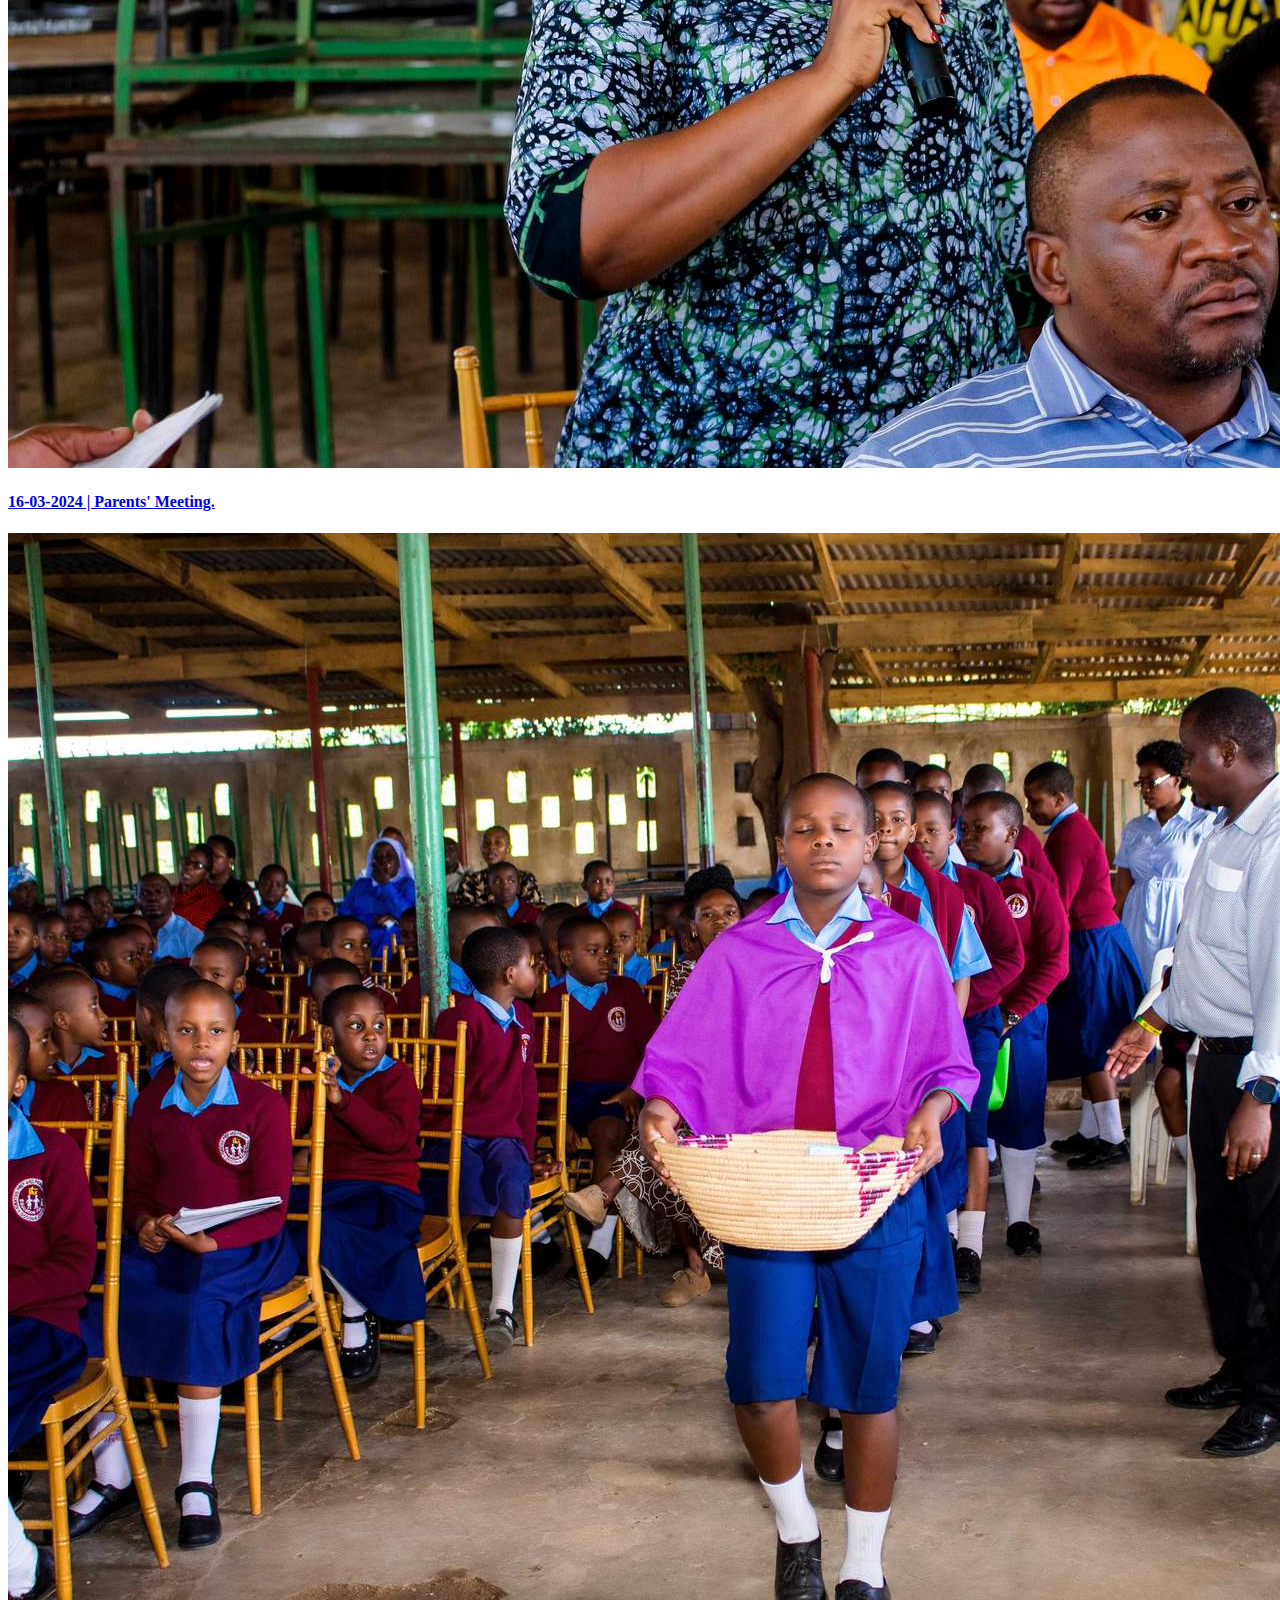
==== commit afb92cd1: "Update index.html" ====
--- a/index.html
+++ b/index.html
@@ -57,7 +57,7 @@
               <div class="u-inner-container-layout u-sidenav-overflow">
                 <div class="u-menu-close"></div>
                 <ul class="u-align-center u-nav u-popupmenu-items u-unstyled u-nav-3"><li class="u-nav-item"><a class="u-button-style u-nav-link" href="Home.html">Home</a>
-</li><li class="u-nav-item"><a class="u-button-style u-nav-link" href="Forms-IPPS.html">Forms-IPPS</a><div class="u-nav-popup"><ul class="u-h-spacing-20 u-nav u-unstyled u-v-spacing-10"><li class="u-nav-item"><a class="u-button-style u-nav-link" href="files/Applicationform-Lower2023.pdf" target="_blank">Application form -  Lower 2023</a>
+</li><li class="u-nav-item"><a class="u-button-style u-nav-link">Forms-IPPS</a><div class="u-nav-popup"><ul class="u-h-spacing-20 u-nav u-unstyled u-v-spacing-10"><li class="u-nav-item"><a class="u-button-style u-nav-link" href="files/Applicationform-Lower2023.pdf" target="_blank">Application form -  Lower 2023</a>
 </li><li class="u-nav-item"><a class="u-button-style u-nav-link" href="files/JOININGINSTRUCTIONS_2023.pdf" target="_blank">JOINING INSTRUCTIONS_2023</a>
 </li></ul>
 </div>
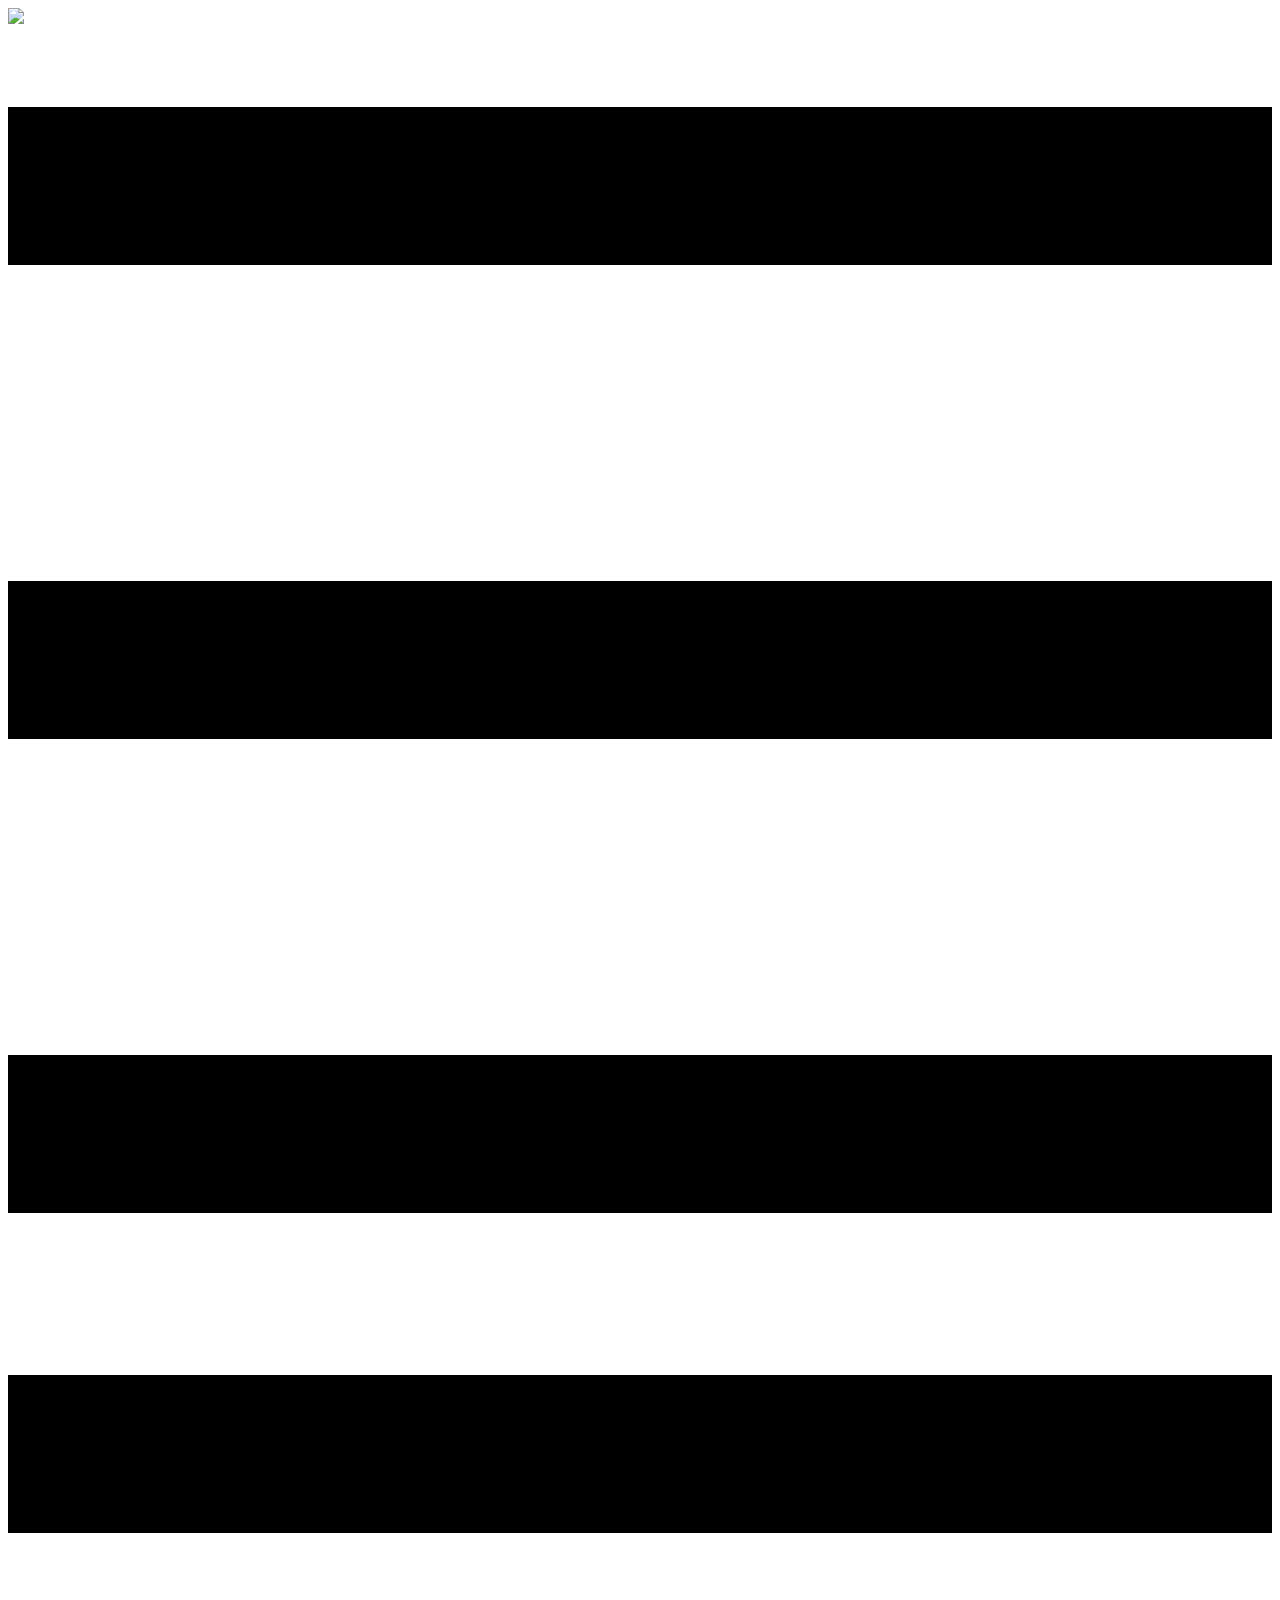
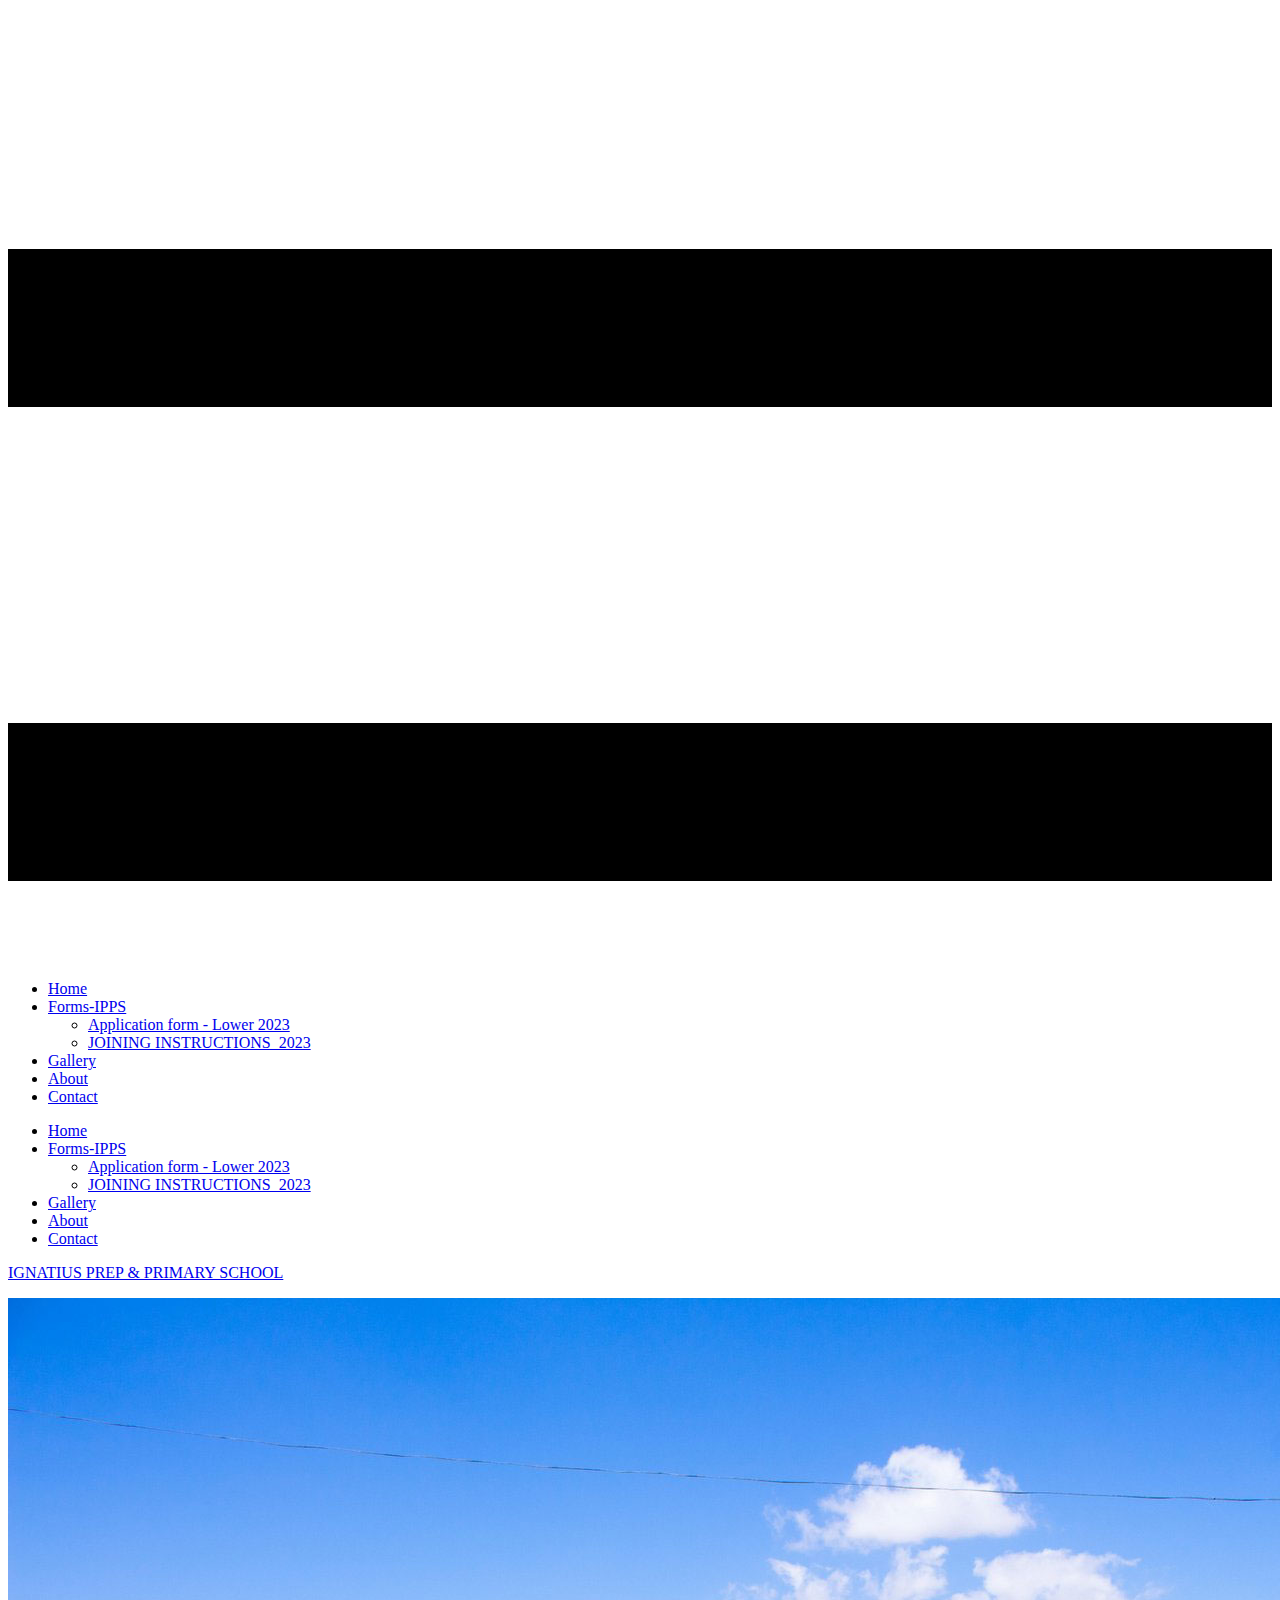
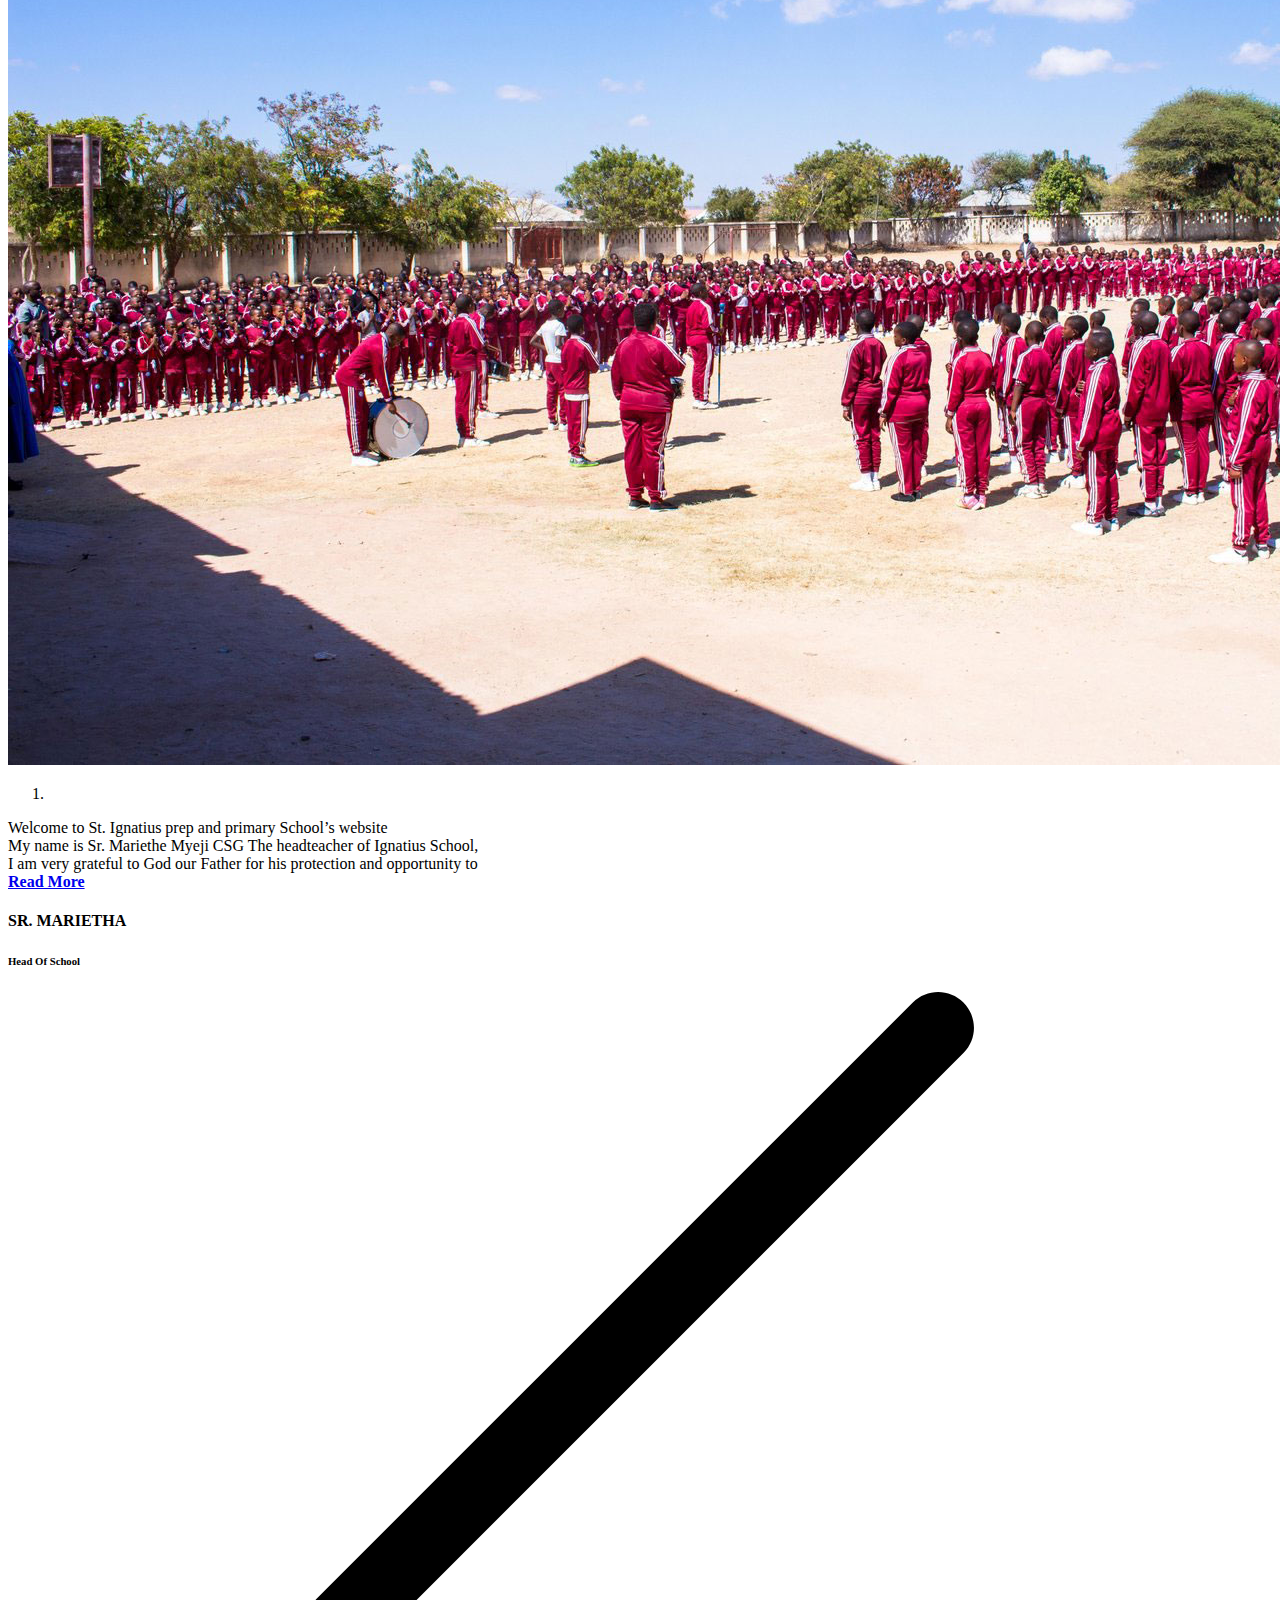
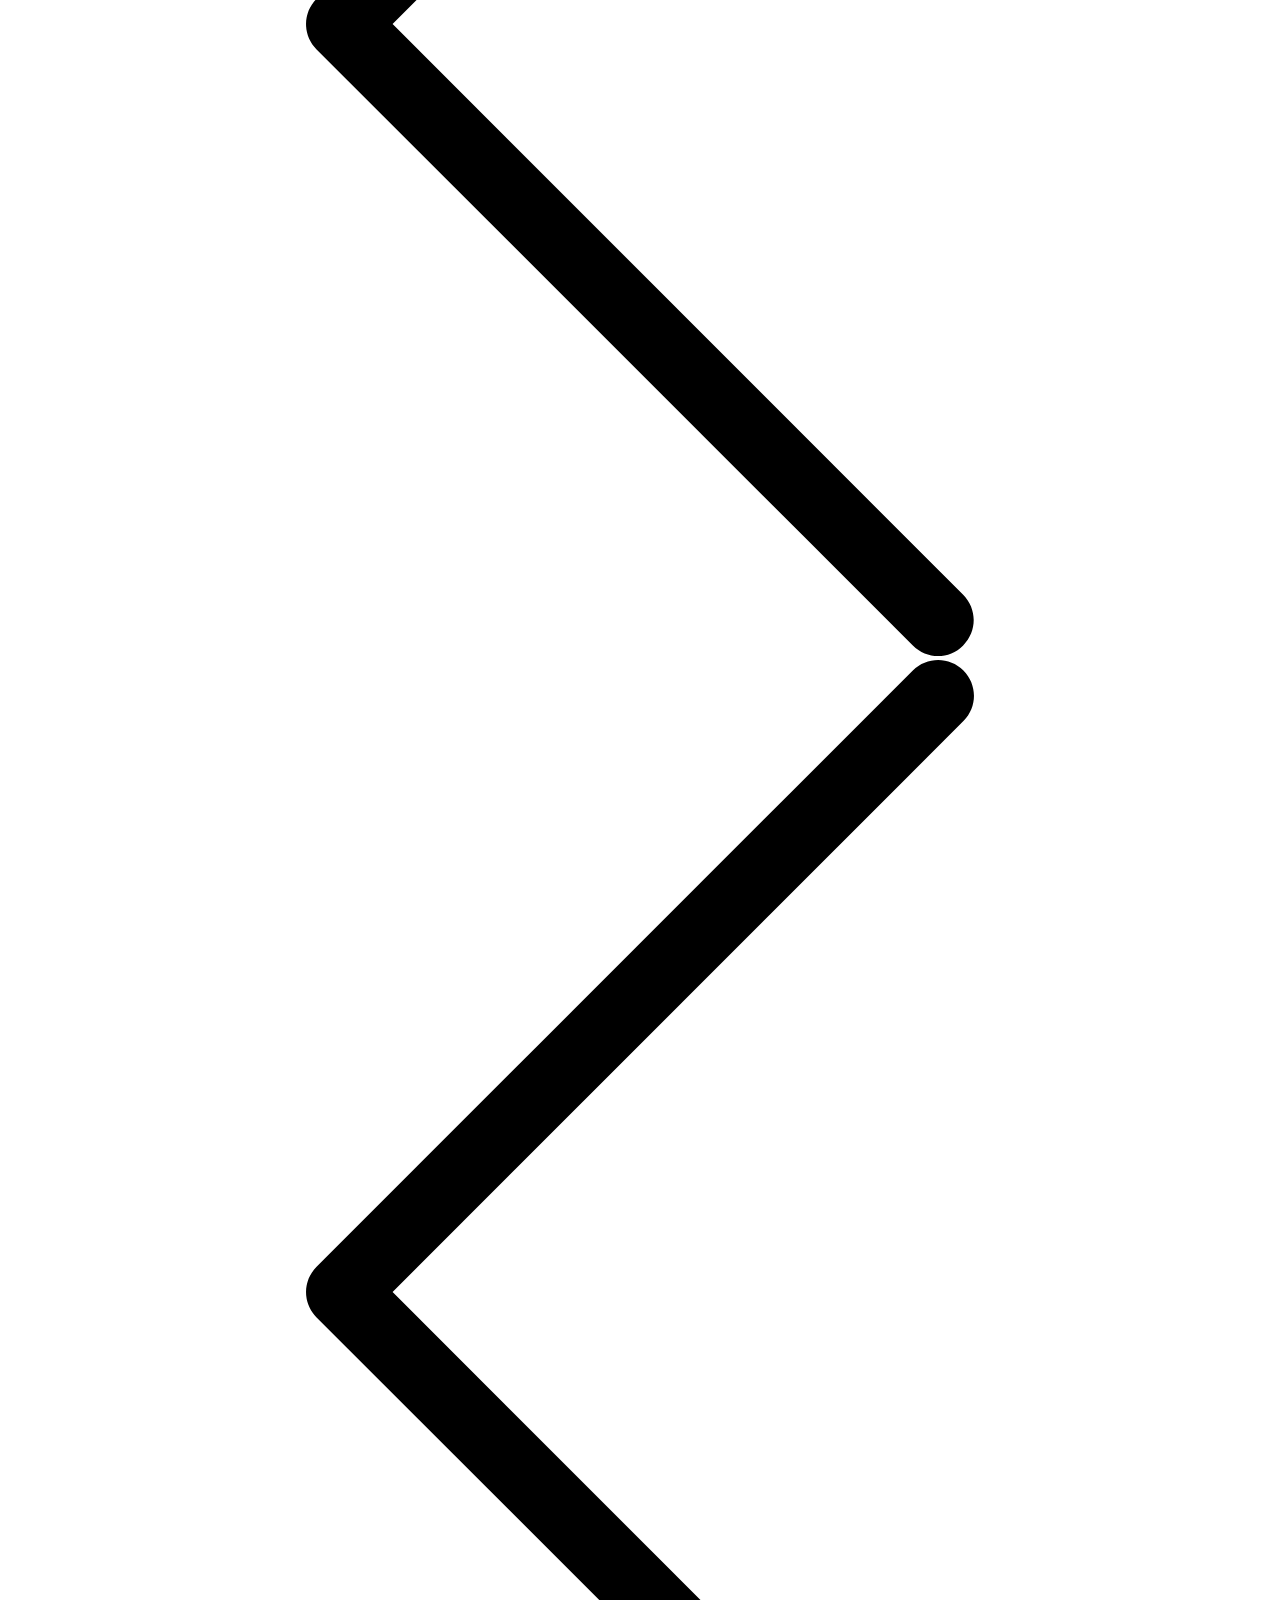
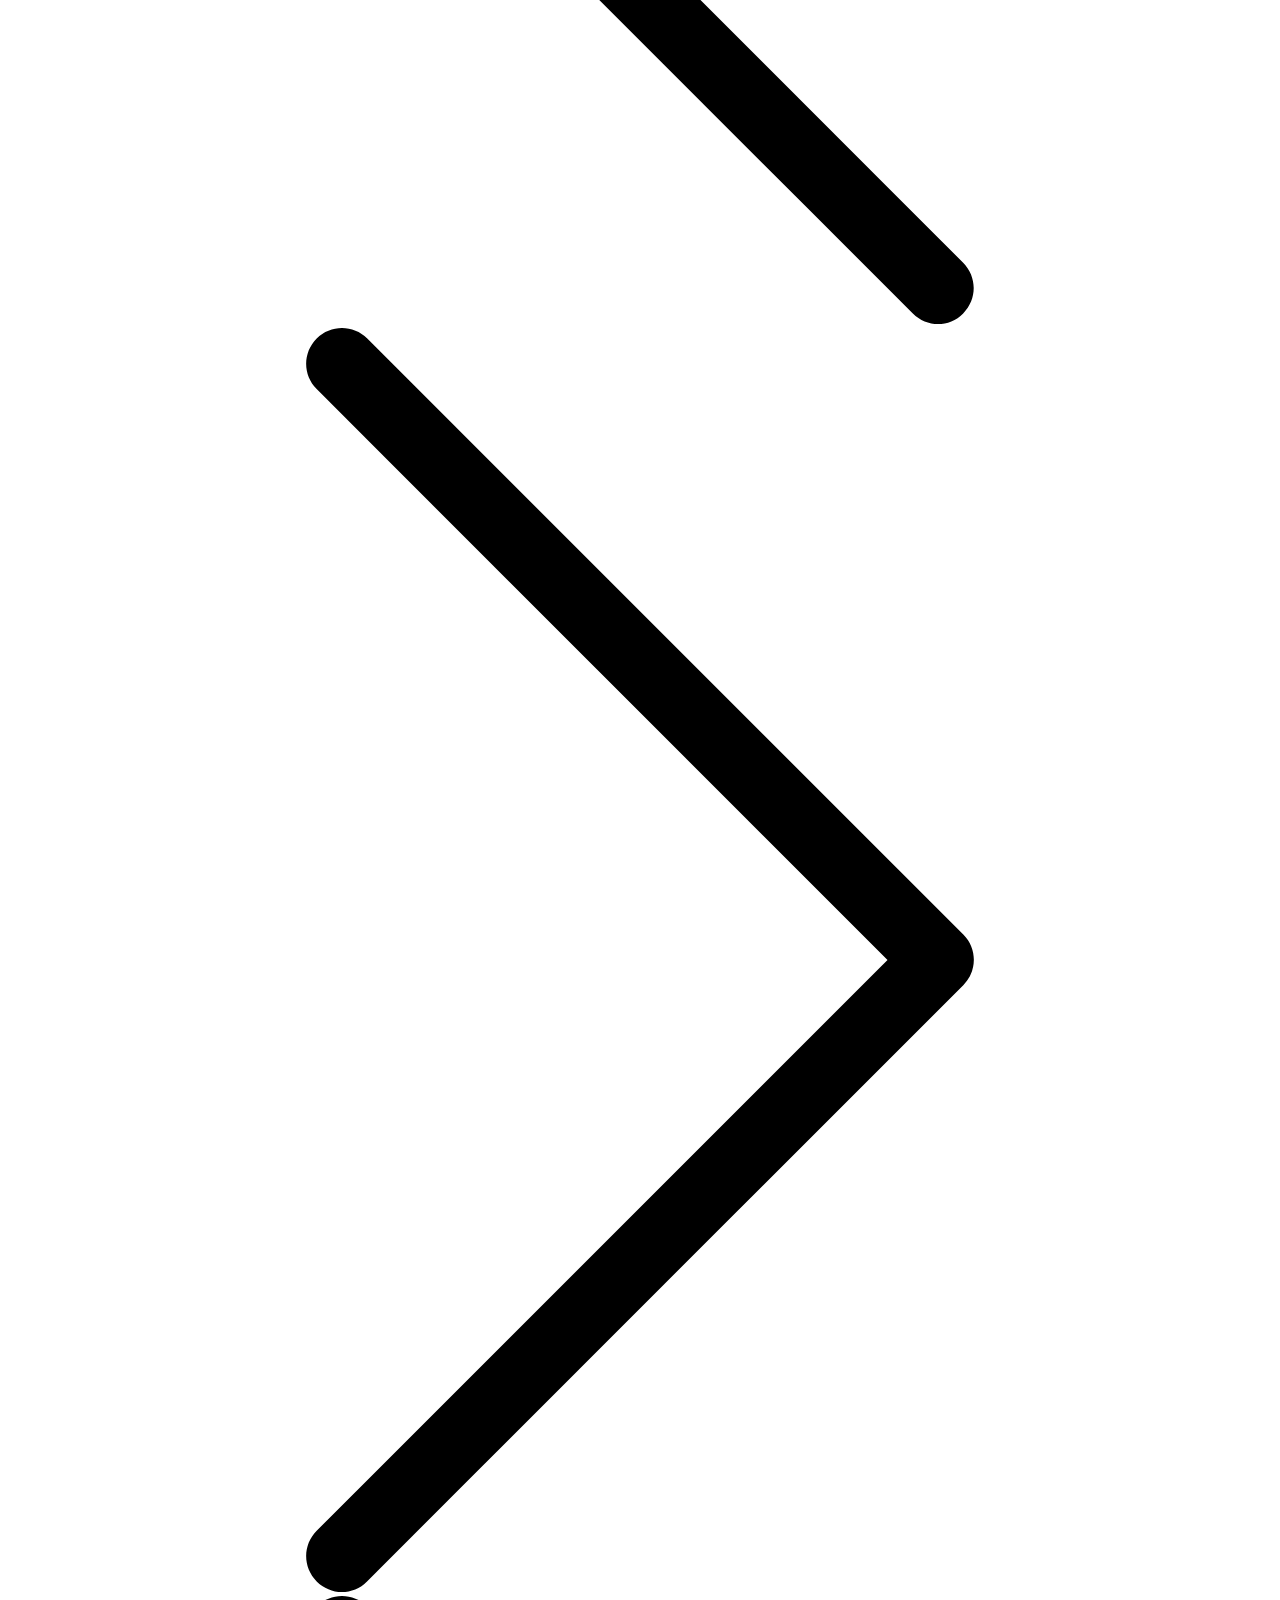
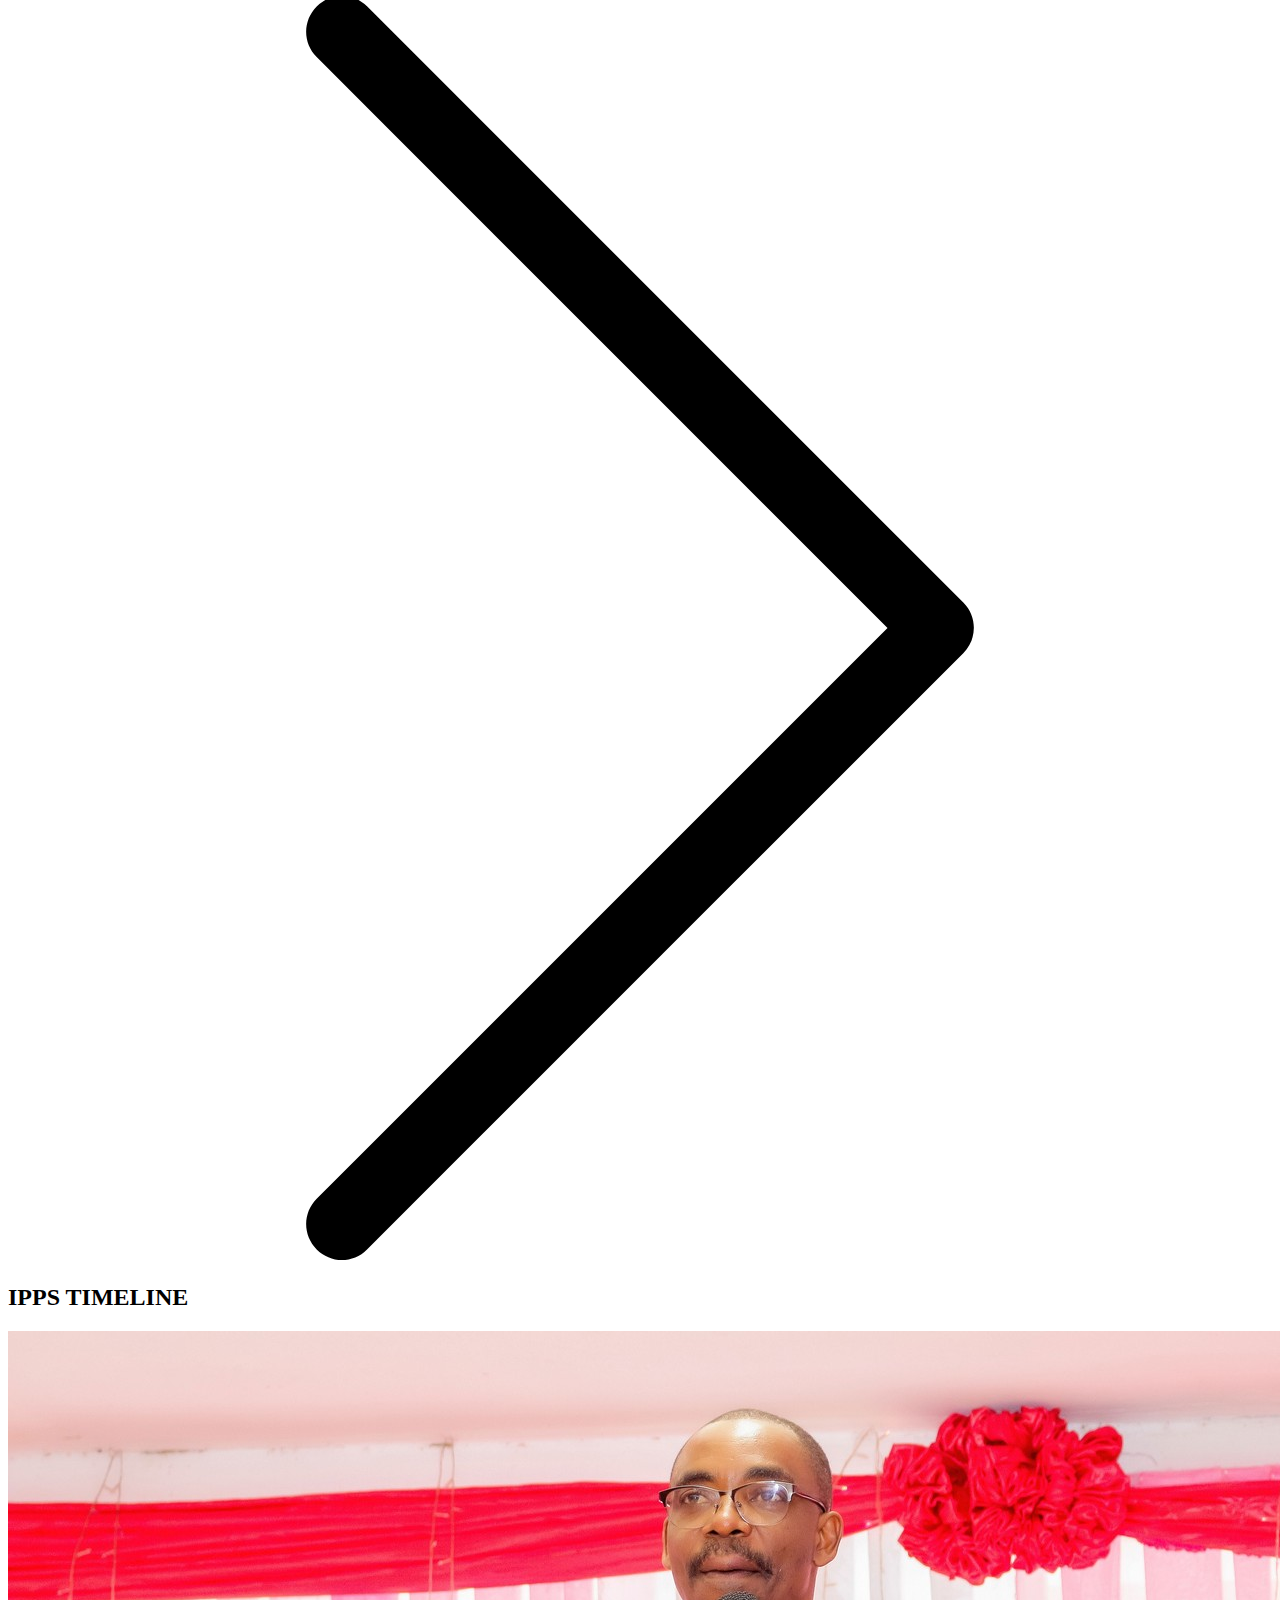
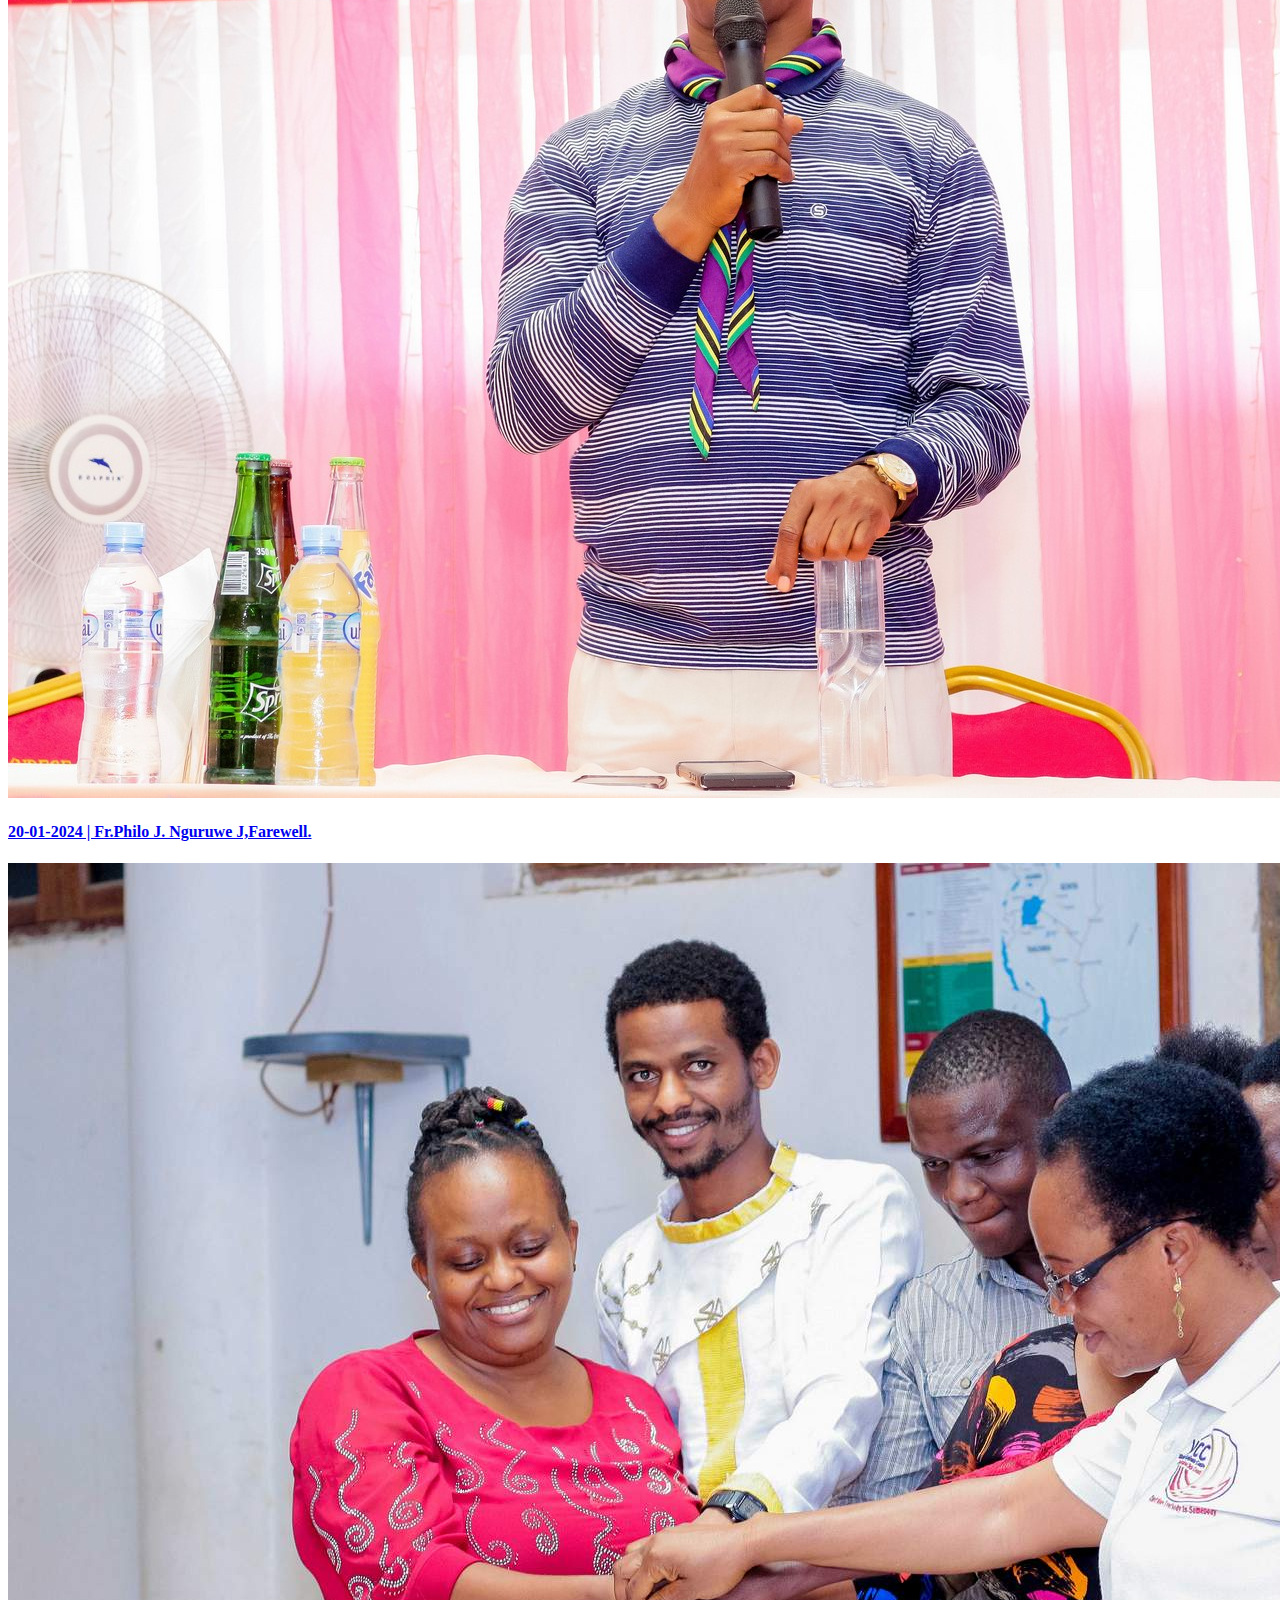
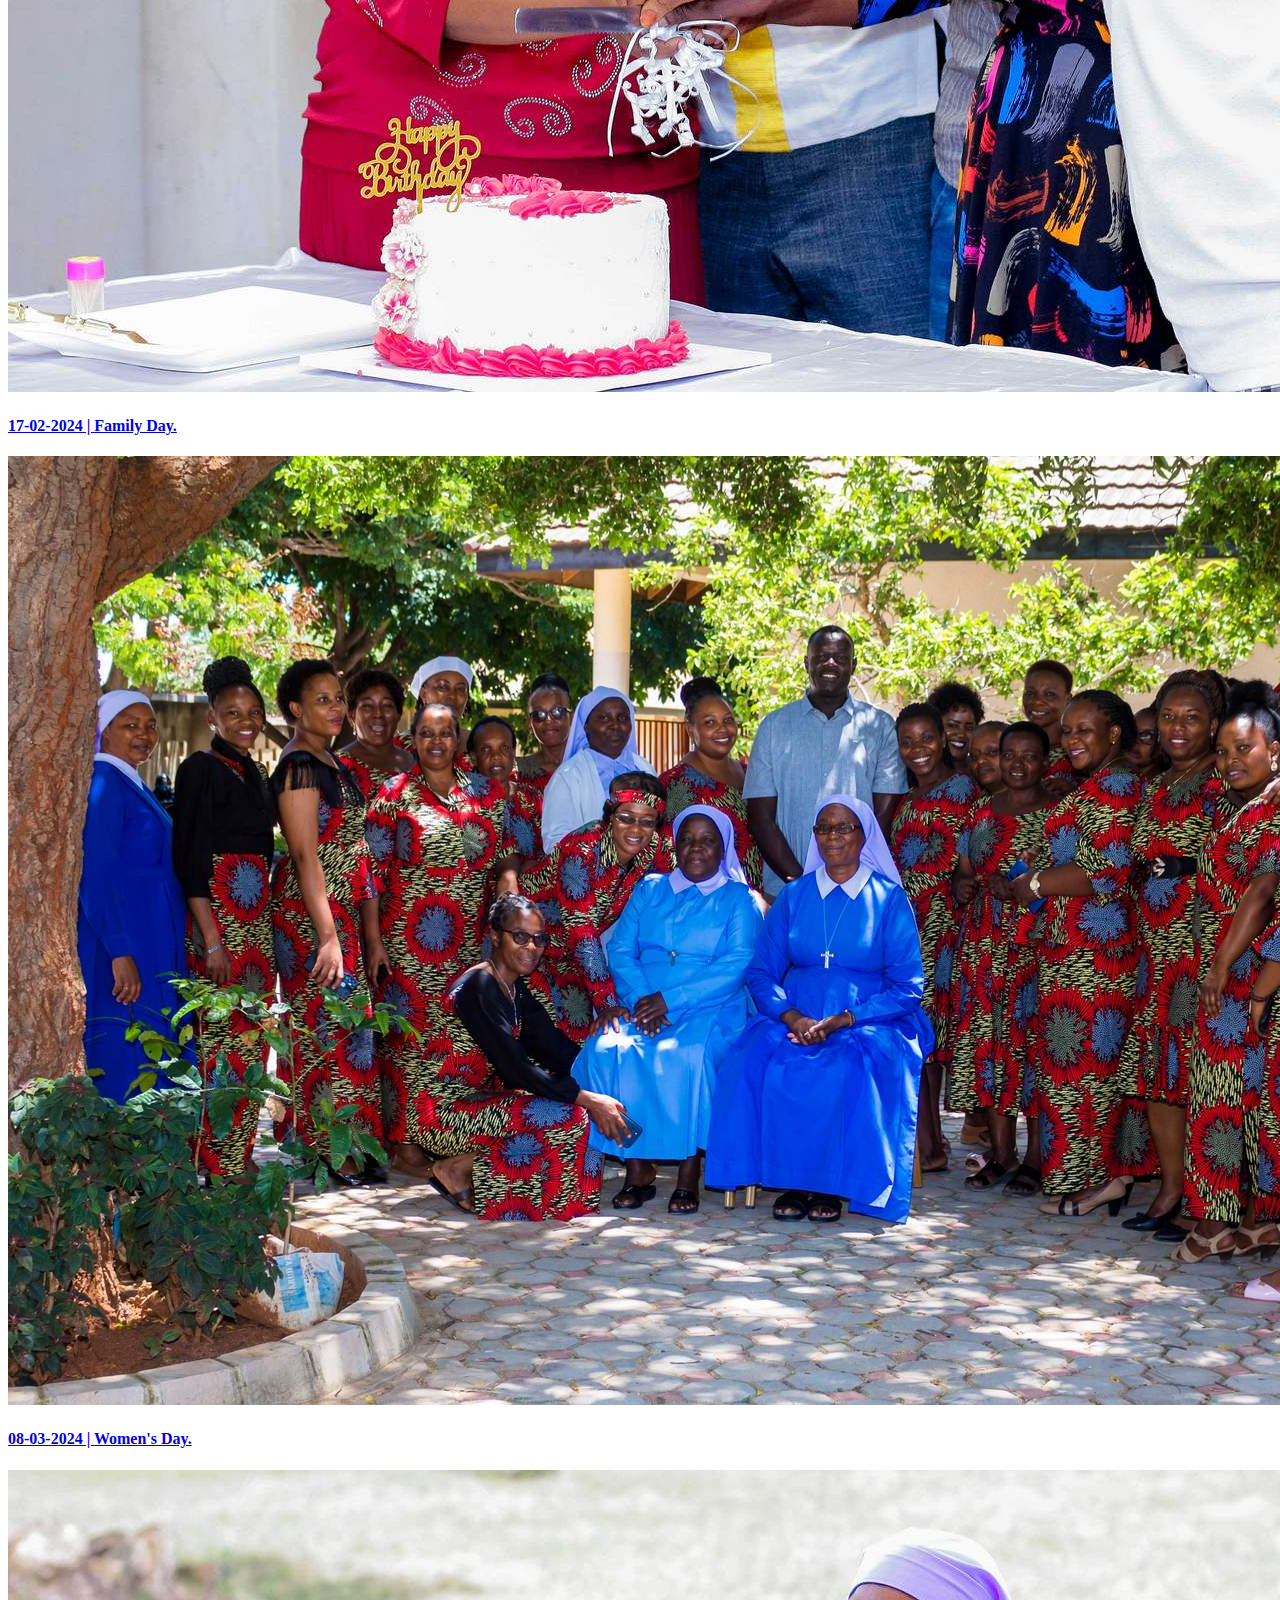
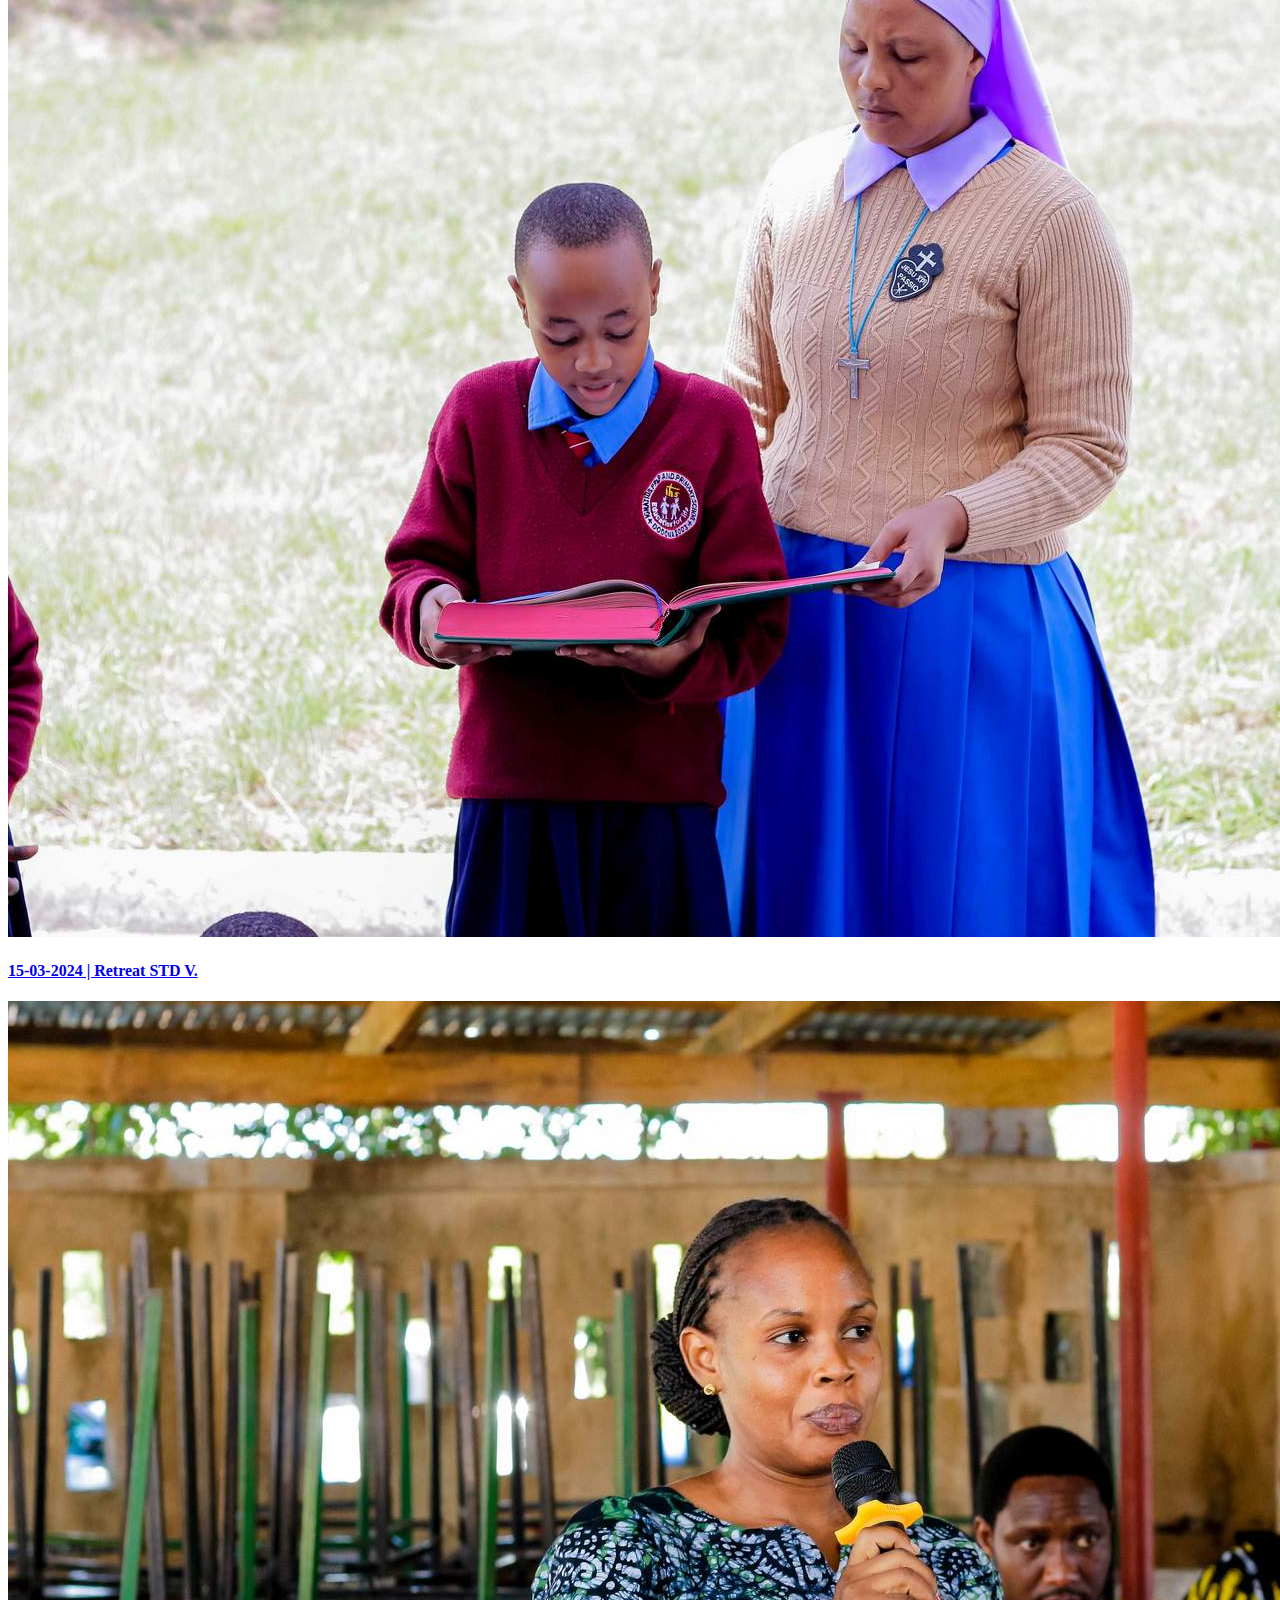
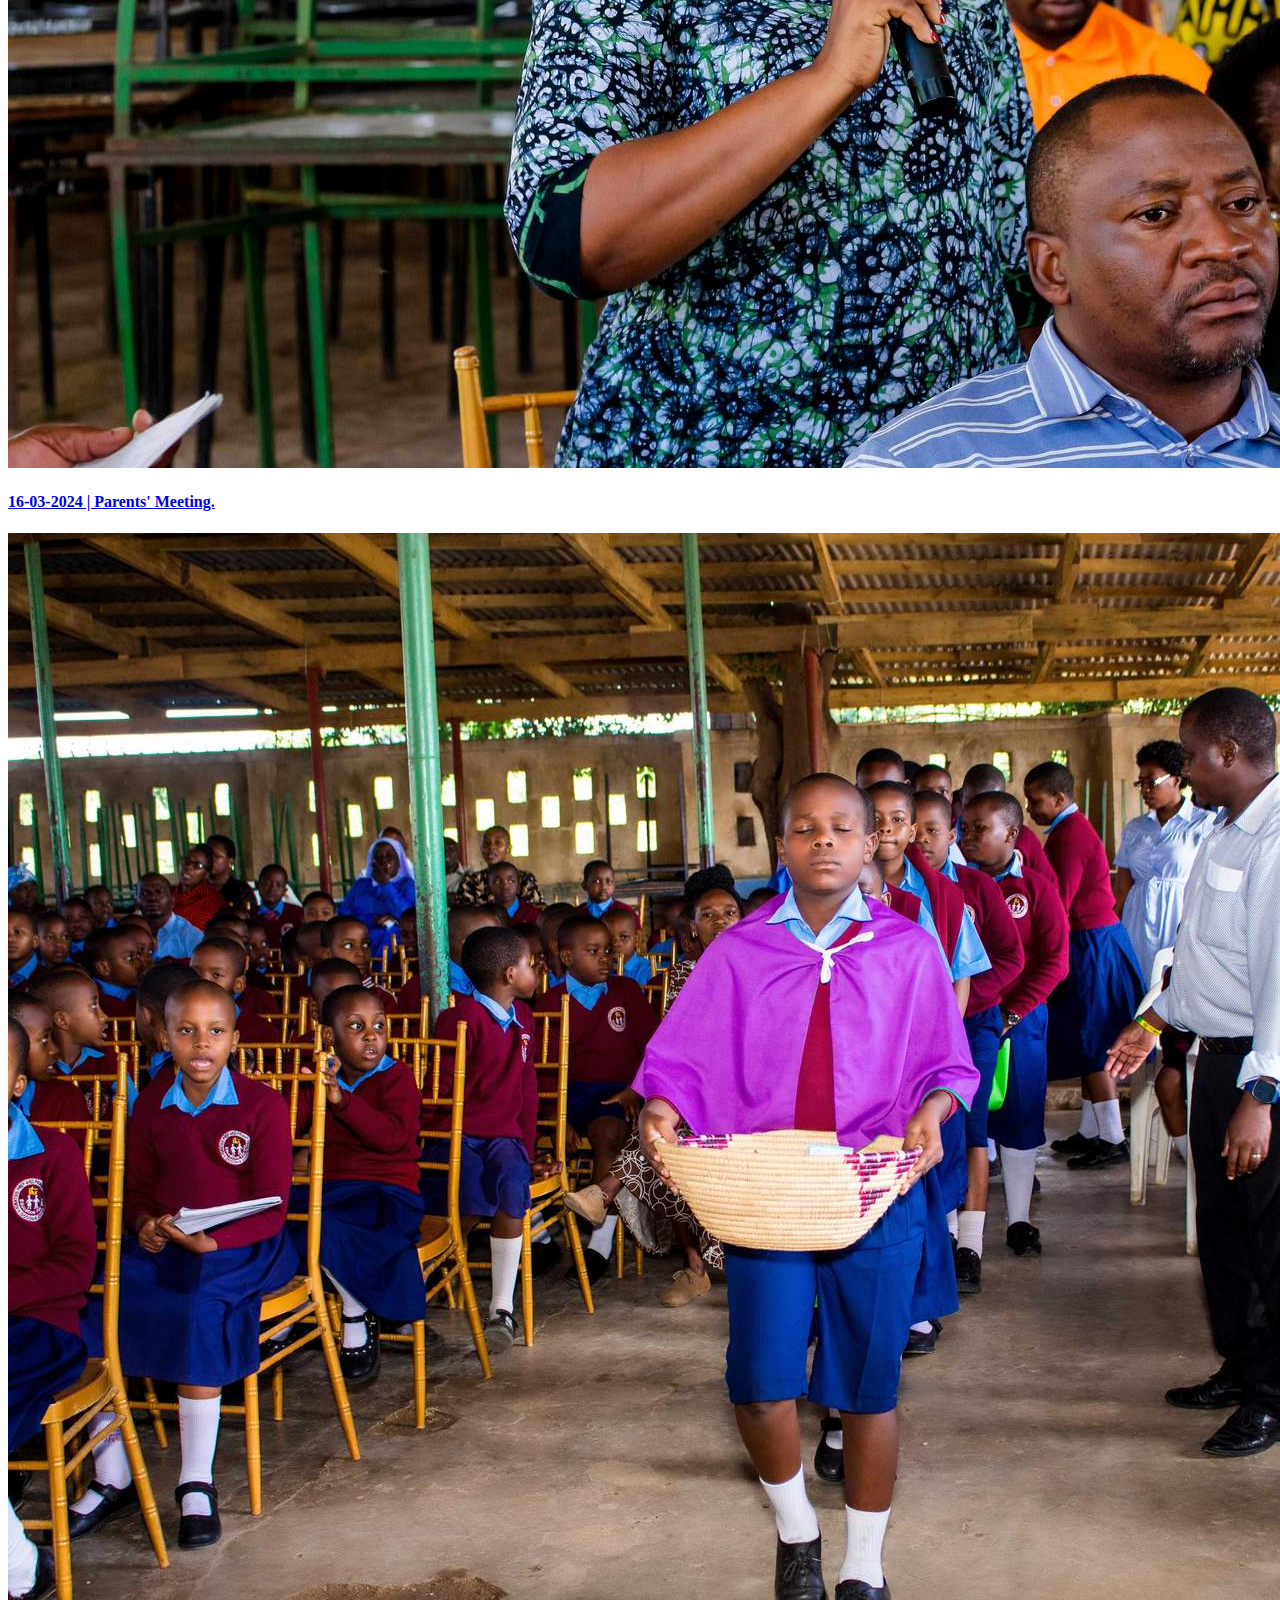
==== commit 5f862f3a: "Update index.html" ====
--- a/index.html
+++ b/index.html
@@ -57,7 +57,7 @@
               <div class="u-inner-container-layout u-sidenav-overflow">
                 <div class="u-menu-close"></div>
                 <ul class="u-align-center u-nav u-popupmenu-items u-unstyled u-nav-3"><li class="u-nav-item"><a class="u-button-style u-nav-link" href="Home.html">Home</a>
-</li><li class="u-nav-item"><a class="u-button-style u-nav-link">Forms-IPPS</a><div class="u-nav-popup"><ul class="u-h-spacing-20 u-nav u-unstyled u-v-spacing-10"><li class="u-nav-item"><a class="u-button-style u-nav-link" href="files/Applicationform-Lower2023.pdf" target="_blank">Application form -  Lower 2023</a>
+</li><li class="u-nav-item"><a class="u-button-style u-nav-link" href="Home.html">Forms-IPPS</a><div class="u-nav-popup"><ul class="u-h-spacing-20 u-nav u-unstyled u-v-spacing-10"><li class="u-nav-item"><a class="u-button-style u-nav-link" href="files/Applicationform-Lower2023.pdf" target="_blank">Application form -  Lower 2023</a>
 </li><li class="u-nav-item"><a class="u-button-style u-nav-link" href="files/JOININGINSTRUCTIONS_2023.pdf" target="_blank">JOINING INSTRUCTIONS_2023</a>
 </li></ul>
 </div>
